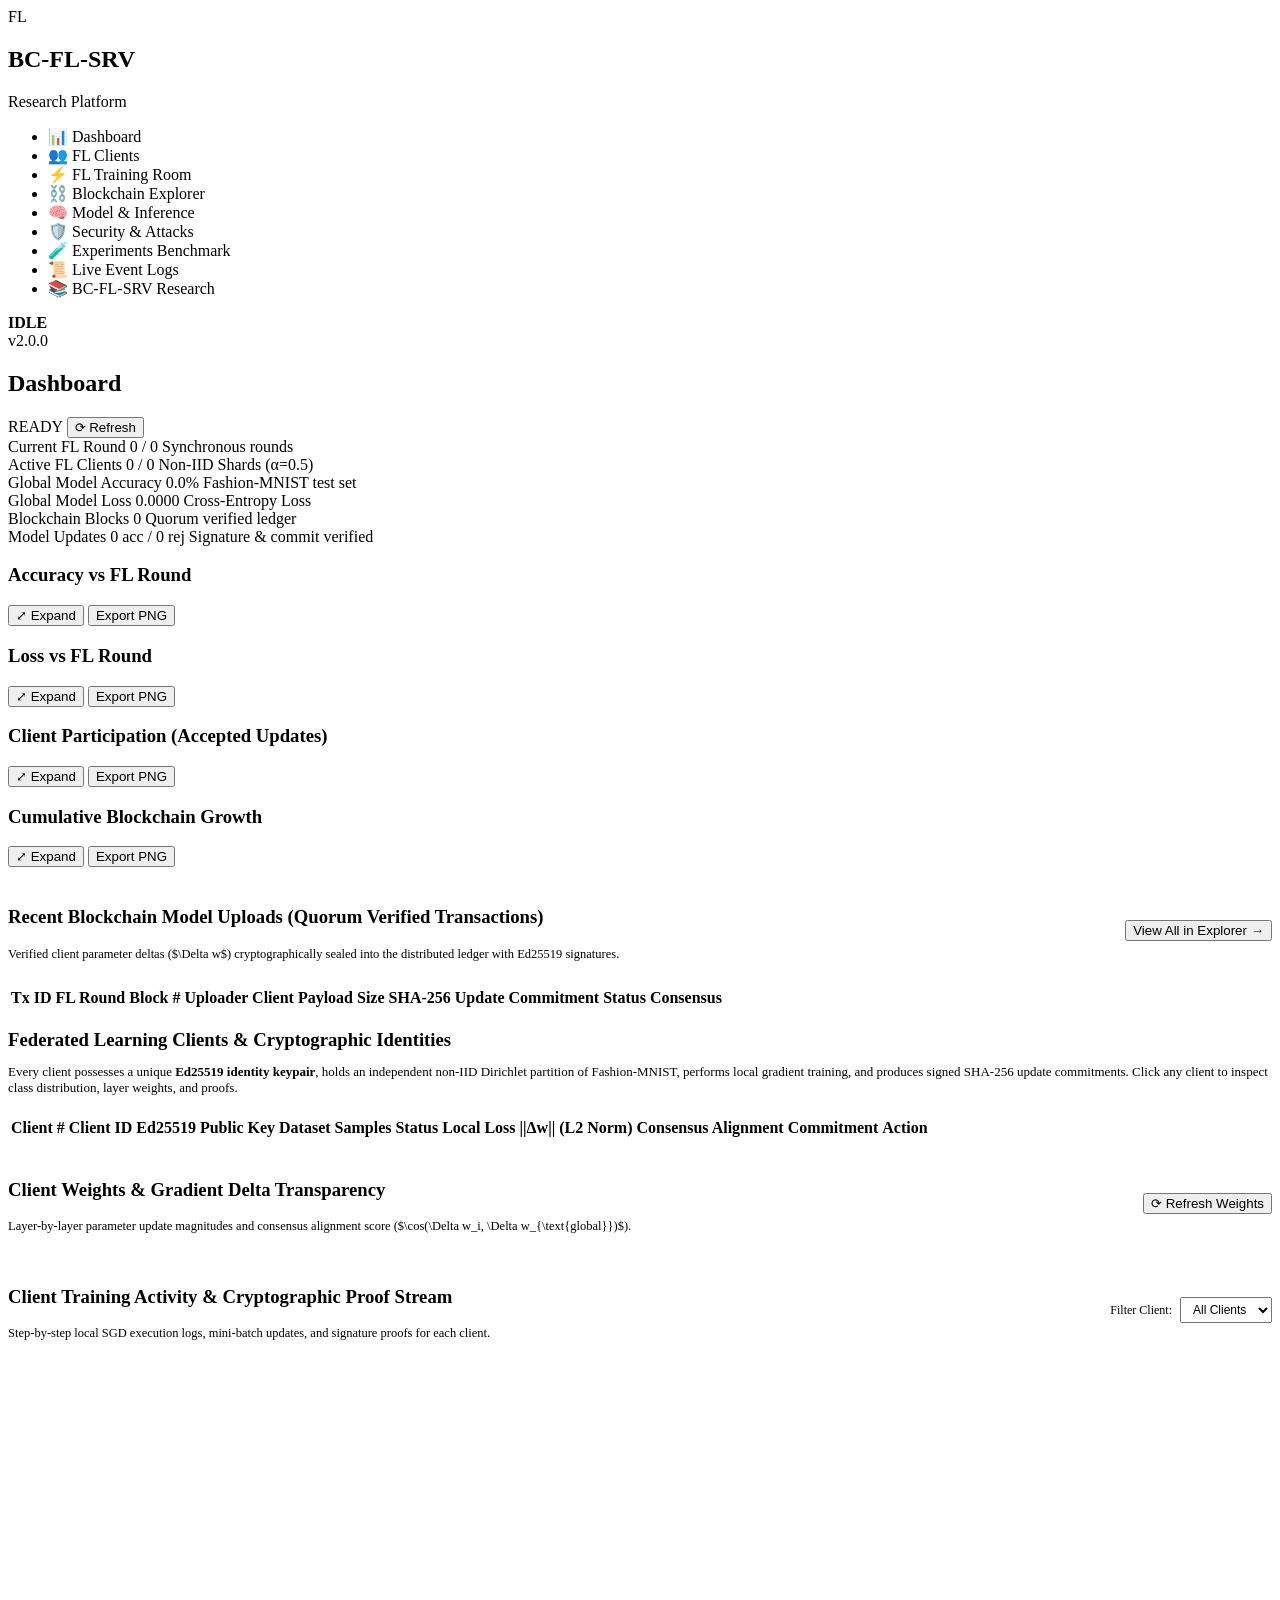
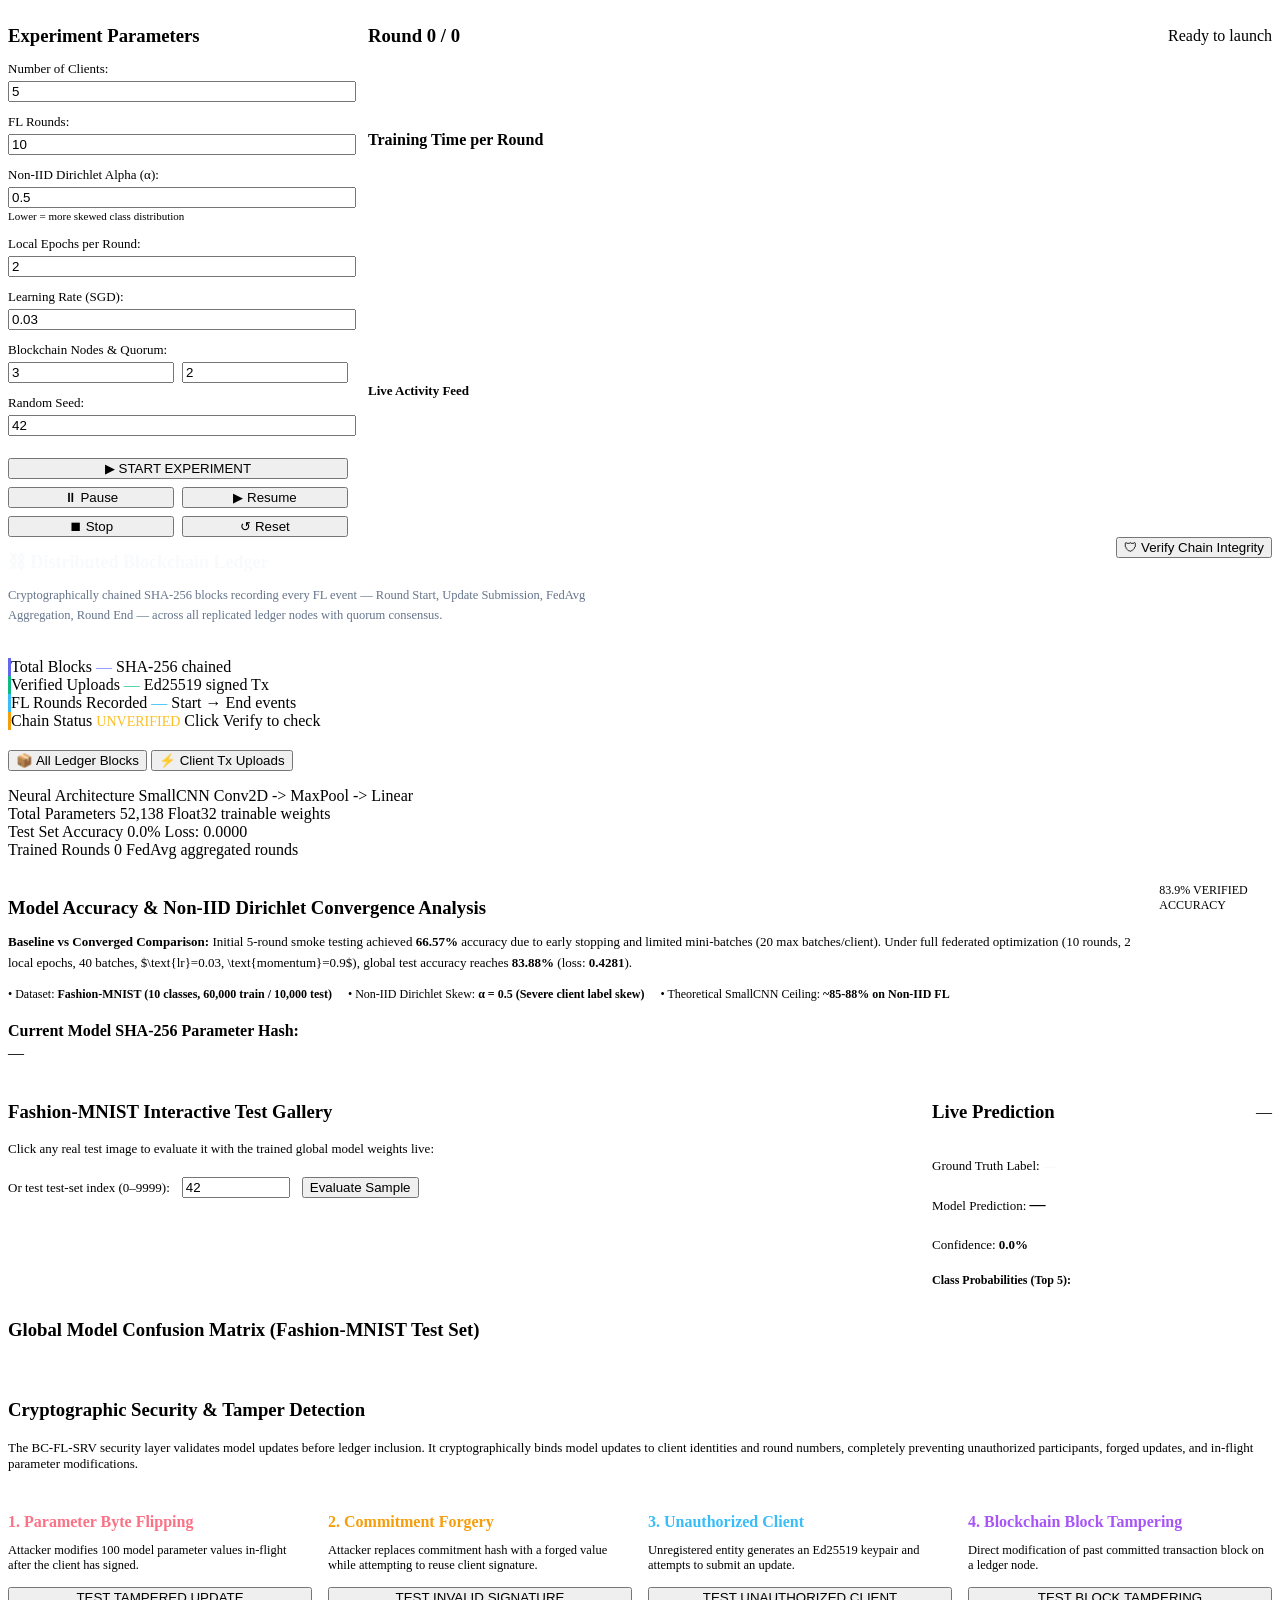
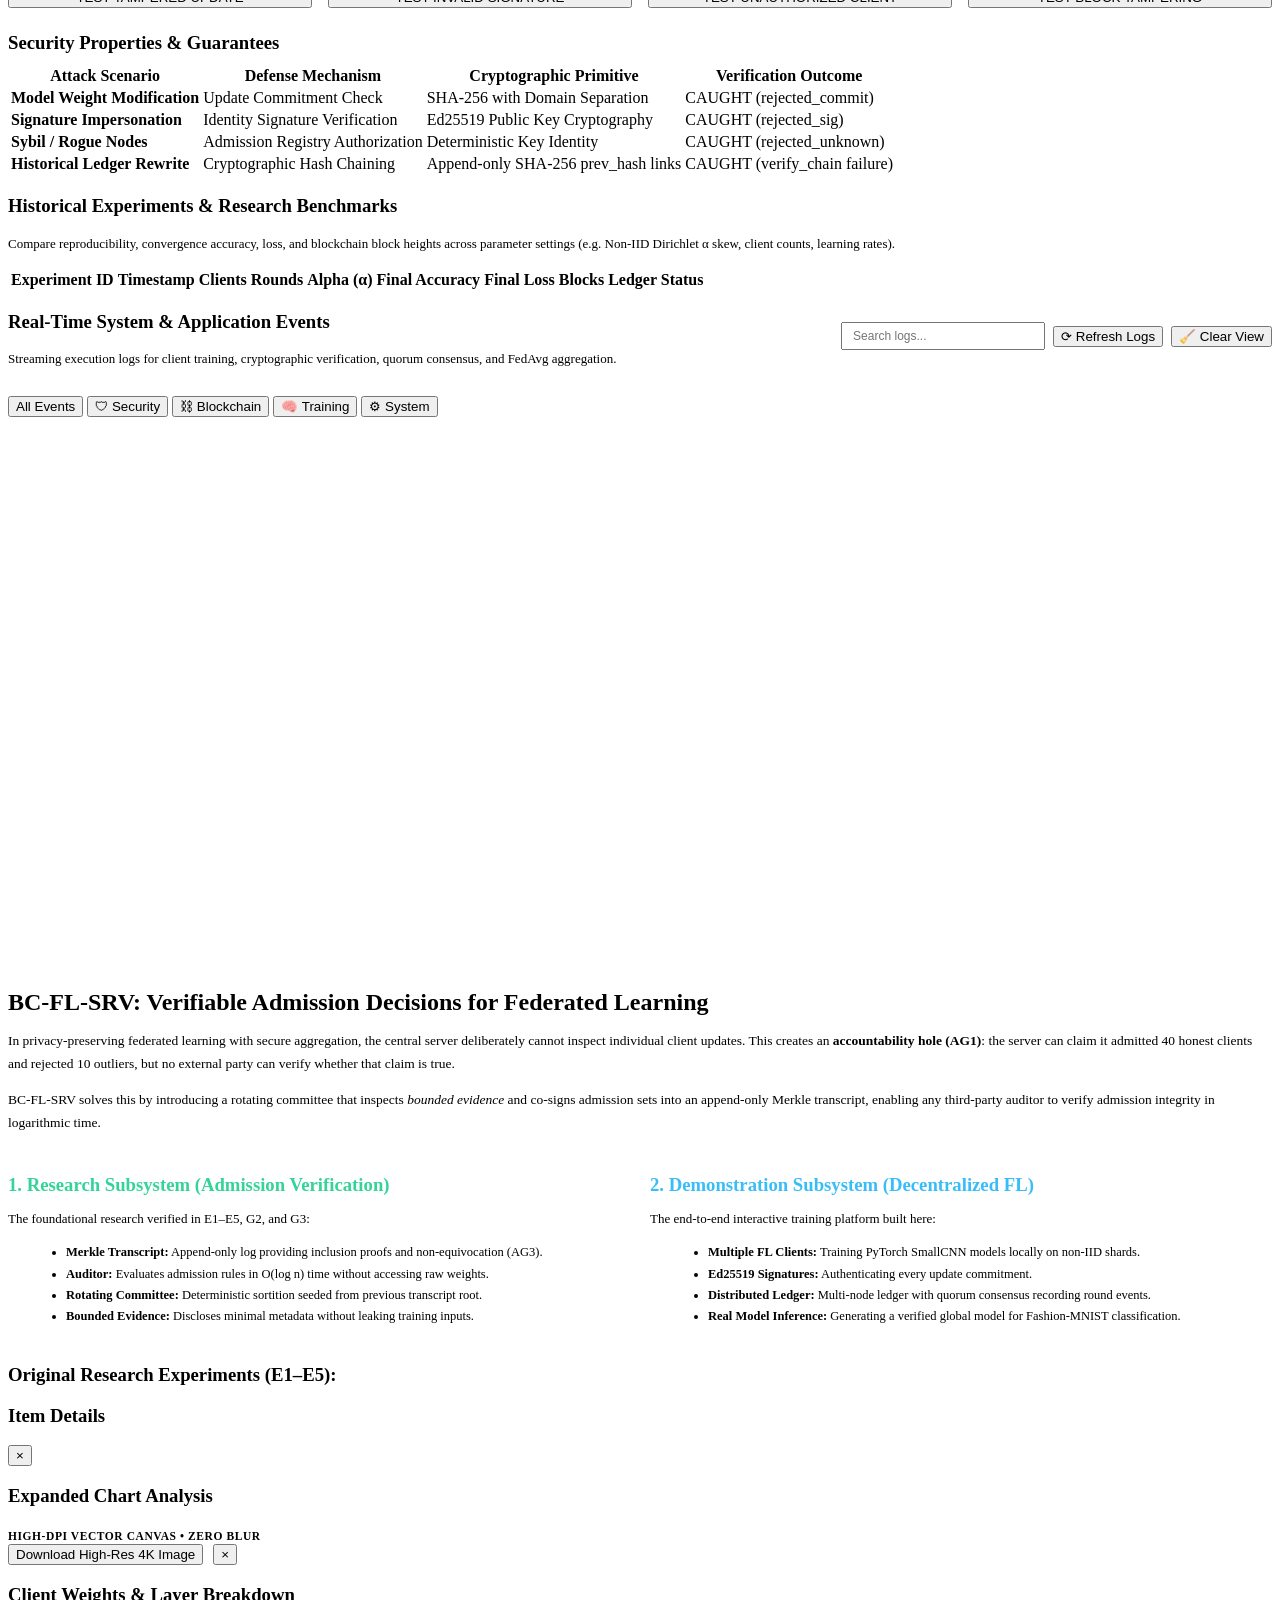
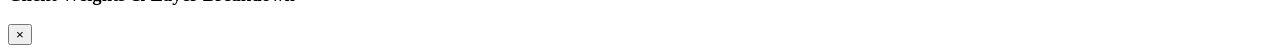
==== src/bcflsrv/ui/static/index.html @ 2c8dde3c "init" ====
<!DOCTYPE html>
<html lang="en">
<head>
  <meta charset="UTF-8">
  <meta name="viewport" content="width=device-width, initial-scale=1.0">
  <title>BC-FL-SRV Research & Testing Platform</title>
  <link rel="stylesheet" href="/static/style.css?v=2.0.2">
</head>
<body>

  <!-- ── Sidebar Navigation ────────────────────────────────────────────────── -->
  <aside class="sidebar">
    <div class="sidebar-header">
      <div class="logo-badge">FL</div>
      <div class="logo-title">
        <h1>BC-FL-SRV</h1>
        <span>Research Platform</span>
      </div>
    </div>

    <ul class="nav-menu">
      <li class="nav-item active" data-tab="dashboard">
        <span class="nav-icon">📊</span>
        <span>Dashboard</span>
      </li>
      <li class="nav-item" data-tab="clients">
        <span class="nav-icon">👥</span>
        <span>FL Clients</span>
      </li>
      <li class="nav-item" data-tab="training">
        <span class="nav-icon">⚡</span>
        <span>FL Training Room</span>
      </li>
      <li class="nav-item" data-tab="blockchain">
        <span class="nav-icon">⛓️</span>
        <span>Blockchain Explorer</span>
      </li>
      <li class="nav-item" data-tab="model">
        <span class="nav-icon">🧠</span>
        <span>Model & Inference</span>
      </li>
      <li class="nav-item" data-tab="security">
        <span class="nav-icon">🛡️</span>
        <span>Security & Attacks</span>
      </li>
      <li class="nav-item" data-tab="experiments">
        <span class="nav-icon">🧪</span>
        <span>Experiments Benchmark</span>
      </li>
      <li class="nav-item" data-tab="logs">
        <span class="nav-icon">📜</span>
        <span>Live Event Logs</span>
      </li>
      <li class="nav-item" data-tab="research">
        <span class="nav-icon">📚</span>
        <span>BC-FL-SRV Research</span>
      </li>
    </ul>

    <div class="sidebar-footer">
      <div>
        <span class="status-dot" id="global-status-dot"></span>
        <span id="global-status-text" style="font-weight:600;">IDLE</span>
      </div>
      <span>v2.0.0</span>
    </div>
  </aside>

  <!-- ── Main Layout ───────────────────────────────────────────────────────── -->
  <div class="main-wrapper">
    <header class="top-bar">
      <div class="top-title">
        <h2 id="top-page-title">Dashboard</h2>
      </div>
      <div class="top-actions">
        <span class="badge badge-info" id="header-status-badge">READY</span>
        <button class="btn btn-secondary btn-sm" onclick="refreshAll()">⟳ Refresh</button>
      </div>
    </header>

    <main class="content-area">

      <!-- ══════════════════════════════════════════════════════════════════════
           TAB 1: DASHBOARD
           ══════════════════════════════════════════════════════════════════════ -->
      <section id="page-dashboard" class="page active">
        <!-- KPI Cards -->
        <div class="kpi-grid">
          <div class="card kpi-card">
            <span class="kpi-label">Current FL Round</span>
            <span class="kpi-val" id="kpi-round">0 / 0</span>
            <span class="kpi-sub">Synchronous rounds</span>
          </div>
          <div class="card kpi-card">
            <span class="kpi-label">Active FL Clients</span>
            <span class="kpi-val" id="kpi-clients">0 / 0</span>
            <span class="kpi-sub">Non-IID Shards (α=0.5)</span>
          </div>
          <div class="card kpi-card">
            <span class="kpi-label">Global Model Accuracy</span>
            <span class="kpi-val" id="kpi-accuracy" style="color:var(--accent-cyan);">0.0%</span>
            <span class="kpi-sub">Fashion-MNIST test set</span>
          </div>
          <div class="card kpi-card">
            <span class="kpi-label">Global Model Loss</span>
            <span class="kpi-val" id="kpi-loss" style="color:var(--accent-amber);">0.0000</span>
            <span class="kpi-sub">Cross-Entropy Loss</span>
          </div>
          <div class="card kpi-card">
            <span class="kpi-label">Blockchain Blocks</span>
            <span class="kpi-val" id="kpi-blocks" style="color:var(--accent-purple);">0</span>
            <span class="kpi-sub">Quorum verified ledger</span>
          </div>
          <div class="card kpi-card">
            <span class="kpi-label">Model Updates</span>
            <span class="kpi-val" id="kpi-updates" style="color:var(--accent-emerald);">0 acc / 0 rej</span>
            <span class="kpi-sub">Signature & commit verified</span>
          </div>
        </div>

        <!-- Charts Grid -->
        <div class="charts-grid">
          <div class="card chart-card">
            <div class="chart-header">
              <h3>Accuracy vs FL Round</h3>
              <div class="chart-action-group">
                <button class="btn btn-secondary btn-sm" onclick="expandChart('accuracy')" title="Expand high-resolution view">⤢ Expand</button>
                <button class="btn btn-secondary btn-sm" onclick="charts.accuracy.exportImage()">Export PNG</button>
              </div>
            </div>
            <div class="chart-canvas-container">
              <canvas id="chart-accuracy" style="position:absolute; top:0; left:0; width:100%; height:100%; max-width:100%; max-height:100%; display:block;"></canvas>
            </div>
          </div>

          <div class="card chart-card">
            <div class="chart-header">
              <h3>Loss vs FL Round</h3>
              <div class="chart-action-group">
                <button class="btn btn-secondary btn-sm" onclick="expandChart('loss')" title="Expand high-resolution view">⤢ Expand</button>
                <button class="btn btn-secondary btn-sm" onclick="charts.loss.exportImage()">Export PNG</button>
              </div>
            </div>
            <div class="chart-canvas-container">
              <canvas id="chart-loss" style="position:absolute; top:0; left:0; width:100%; height:100%; max-width:100%; max-height:100%; display:block;"></canvas>
            </div>
          </div>

          <div class="card chart-card">
            <div class="chart-header">
              <h3>Client Participation (Accepted Updates)</h3>
              <div class="chart-action-group">
                <button class="btn btn-secondary btn-sm" onclick="expandChart('participation')" title="Expand high-resolution view">⤢ Expand</button>
                <button class="btn btn-secondary btn-sm" onclick="charts.participation.exportImage()">Export PNG</button>
              </div>
            </div>
            <div class="chart-canvas-container">
              <canvas id="chart-participation" style="position:absolute; top:0; left:0; width:100%; height:100%; max-width:100%; max-height:100%; display:block;"></canvas>
            </div>
          </div>

          <div class="card chart-card">
            <div class="chart-header">
              <h3>Cumulative Blockchain Growth</h3>
              <div class="chart-action-group">
                <button class="btn btn-secondary btn-sm" onclick="expandChart('blockchain')" title="Expand high-resolution view">⤢ Expand</button>
                <button class="btn btn-secondary btn-sm" onclick="charts.blockchain.exportImage()">Export PNG</button>
              </div>
            </div>
            <div class="chart-canvas-container">
              <canvas id="chart-blockchain" style="position:absolute; top:0; left:0; width:100%; height:100%; max-width:100%; max-height:100%; display:block;"></canvas>
            </div>
          </div>
        </div>

        <!-- Dashboard Recent Blockchain Uploads Feed -->
        <div class="card" style="margin-top: 20px;">
          <div style="display:flex; justify-content:space-between; align-items:center; margin-bottom:12px;">
            <div>
              <h3>Recent Blockchain Model Uploads (Quorum Verified Transactions)</h3>
              <p style="font-size:12.5px; color:var(--text-secondary); margin-top:2px;">
                Verified client parameter deltas ($\Delta w$) cryptographically sealed into the distributed ledger with Ed25519 signatures.
              </p>
            </div>
            <button class="btn btn-secondary btn-sm" onclick="document.querySelector('[data-tab=blockchain]').click()">View All in Explorer →</button>
          </div>
          <div class="table-responsive">
            <table>
              <thead>
                <tr>
                  <th>Tx ID</th>
                  <th>FL Round</th>
                  <th>Block #</th>
                  <th>Uploader Client</th>
                  <th>Payload Size</th>
                  <th>SHA-256 Update Commitment</th>
                  <th>Status</th>
                  <th>Consensus</th>
                </tr>
              </thead>
              <tbody id="dashboard-uploads-table-body">
                <!-- Dynamically populated from /api/blockchain/uploads -->
              </tbody>
            </table>
          </div>
        </div>
      </section>


      <!-- ══════════════════════════════════════════════════════════════════════
           TAB 2: CLIENTS PAGE
           ══════════════════════════════════════════════════════════════════════ -->
      <section id="page-clients" class="page">
        <div class="card" style="margin-bottom: 20px;">
          <h3 style="margin-bottom: 8px;">Federated Learning Clients & Cryptographic Identities</h3>
          <p style="font-size: 13px; color: var(--text-secondary);">
            Every client possesses a unique <strong>Ed25519 identity keypair</strong>, holds an independent non-IID Dirichlet partition of Fashion-MNIST, performs local gradient training, and produces signed SHA-256 update commitments. Click any client to inspect class distribution, layer weights, and proofs.
          </p>
        </div>

        <!-- Clients Overview Table -->
        <div class="card" style="margin-bottom: 20px;">
          <div class="table-responsive">
            <table>
              <thead>
                <tr>
                  <th>Client #</th>
                  <th>Client ID</th>
                  <th>Ed25519 Public Key</th>
                  <th>Dataset Samples</th>
                  <th>Status</th>
                  <th>Local Loss</th>
                  <th>||Δw|| (L2 Norm)</th>
                  <th>Consensus Alignment</th>
                  <th>Commitment</th>
                  <th>Action</th>
                </tr>
              </thead>
              <tbody id="clients-table-body">
                <!-- Dynamically populated -->
              </tbody>
            </table>
          </div>
        </div>

        <!-- Client Weights & Gradient Delta Transparency Grid -->
        <div class="card" style="margin-bottom: 20px;">
          <div style="display:flex; justify-content:space-between; align-items:center;">
            <div>
              <h3>Client Weights & Gradient Delta Transparency</h3>
              <p style="font-size:12.5px; color:var(--text-secondary); margin-top:2px;">
                Layer-by-layer parameter update magnitudes and consensus alignment score ($\cos(\Delta w_i, \Delta w_{\text{global}})$).
              </p>
            </div>
            <button class="btn btn-secondary btn-sm" onclick="loadClients()">⟳ Refresh Weights</button>
          </div>
          <div class="weights-grid" id="clients-weights-grid">
            <!-- Dynamically populated client weight cards -->
          </div>
        </div>

        <!-- Per-Client Live Training Logs Stream -->
        <div class="card">
          <div style="display:flex; justify-content:space-between; align-items:center; margin-bottom:12px;">
            <div>
              <h3>Client Training Activity & Cryptographic Proof Stream</h3>
              <p style="font-size:12.5px; color:var(--text-secondary); margin-top:2px;">
                Step-by-step local SGD execution logs, mini-batch updates, and signature proofs for each client.
              </p>
            </div>
            <div style="display:flex; align-items:center; gap:8px;">
              <label style="font-size:12px; color:var(--text-secondary);">Filter Client:</label>
              <select id="select-client-log" onchange="renderFilteredClientLogs()" style="padding:4px 8px; font-size:12px;">
                <option value="all">All Clients</option>
              </select>
            </div>
          </div>
          <div class="terminal" id="client-logs-terminal" style="height: 240px;">
            <!-- Populated via renderFilteredClientLogs -->
          </div>
        </div>
      </section>


      <!-- ══════════════════════════════════════════════════════════════════════
           TAB 3: FL TRAINING ROOM
           ══════════════════════════════════════════════════════════════════════ -->
      <section id="page-training" class="page">
        <div style="display: grid; grid-template-columns: 340px 1fr; gap: 20px;">
          <!-- Controls Panel -->
          <div class="card">
            <h3 style="margin-bottom: 14px;">Experiment Parameters</h3>

            <div style="display: flex; flex-direction: column; gap: 12px; font-size: 13px;">
              <div>
                <label style="display:block; margin-bottom:4px; color:var(--text-secondary);">Number of Clients:</label>
                <input type="number" id="input-clients" value="5" min="2" max="20" style="width:100%;">
              </div>

              <div>
                <label style="display:block; margin-bottom:4px; color:var(--text-secondary);">FL Rounds:</label>
                <input type="number" id="input-rounds" value="10" min="1" max="50" style="width:100%;">
              </div>

              <div>
                <label style="display:block; margin-bottom:4px; color:var(--text-secondary);">Non-IID Dirichlet Alpha (α):</label>
                <input type="number" id="input-alpha" value="0.5" step="0.1" min="0.1" max="5.0" style="width:100%;">
                <span style="font-size:11px; color:var(--text-muted);">Lower = more skewed class distribution</span>
              </div>

              <div>
                <label style="display:block; margin-bottom:4px; color:var(--text-secondary);">Local Epochs per Round:</label>
                <input type="number" id="input-epochs" value="2" min="1" max="5" style="width:100%;">
              </div>

              <div>
                <label style="display:block; margin-bottom:4px; color:var(--text-secondary);">Learning Rate (SGD):</label>
                <input type="number" id="input-lr" value="0.03" step="0.01" min="0.001" max="0.5" style="width:100%;">
              </div>

              <div>
                <label style="display:block; margin-bottom:4px; color:var(--text-secondary);">Blockchain Nodes & Quorum:</label>
                <div style="display:flex; gap:8px;">
                  <input type="number" id="input-nodes" value="3" min="1" max="7" style="width:50%;" title="Nodes">
                  <input type="number" id="input-quorum" value="2" min="1" max="7" style="width:50%;" title="Quorum">
                </div>
              </div>

              <div>
                <label style="display:block; margin-bottom:4px; color:var(--text-secondary);">Random Seed:</label>
                <input type="number" id="input-seed" value="42" style="width:100%;">
              </div>

              <div style="display: grid; grid-template-columns: 1fr 1fr; gap: 8px; margin-top: 10px;">
                <button class="btn btn-success" id="btn-start-exp" style="grid-column: span 2;">▶ START EXPERIMENT</button>
                <button class="btn btn-warning" id="btn-pause-exp">⏸ Pause</button>
                <button class="btn btn-primary" id="btn-resume-exp">▶ Resume</button>
                <button class="btn btn-danger" id="btn-stop-exp">⏹ Stop</button>
                <button class="btn btn-secondary" id="btn-reset-exp">↺ Reset</button>
              </div>
            </div>
          </div>

          <!-- Live Progress Monitor -->
          <div class="card" style="display: flex; flex-direction: column;">
            <div style="display: flex; justify-content: space-between; align-items: center; margin-bottom: 12px;">
              <h3 id="training-current-round">Round 0 / 0</h3>
              <span id="training-stage-text" class="badge badge-info">Ready to launch</span>
            </div>

            <div class="progress-container" style="height: 12px; margin-bottom: 20px;">
              <div class="progress-bar" id="training-main-progress" style="width: 0%;"></div>
            </div>

            <div class="chart-header">
              <h4>Training Time per Round</h4>
            </div>
            <div class="chart-canvas-container" style="height:180px; min-height:180px; max-height:180px; margin-bottom: 16px;">
              <canvas id="chart-time" style="position:absolute; top:0; left:0; width:100%; height:100%; max-width:100%; max-height:100%; display:block;"></canvas>
            </div>

            <h4 style="margin-bottom: 8px; font-size: 13px;">Live Activity Feed</h4>
            <div class="terminal" id="live-terminal" style="flex: 1; height: 180px;">
              <!-- Streaming log output -->
            </div>
          </div>
        </div>
      </section>


      <!-- ══════════════════════════════════════════════════════════════════════
           TAB 4: BLOCKCHAIN EXPLORER
           ══════════════════════════════════════════════════════════════════════ -->
      <section id="page-blockchain" class="page">

        <!-- Header + Verify Button -->
        <div style="display:flex; justify-content:space-between; align-items:flex-start; margin-bottom:20px;">
          <div>
            <h2 style="font-size:18px; font-weight:700; color:#f8fafc; margin-bottom:4px;">⛓ Distributed Blockchain Ledger</h2>
            <p style="font-size:12.5px; color:#64748b; max-width:620px; line-height:1.6;">
              Cryptographically chained SHA-256 blocks recording every FL event — Round Start, Update Submission, FedAvg Aggregation, Round End — across all replicated ledger nodes with quorum consensus.
            </p>
          </div>
          <button class="btn btn-primary" id="btn-verify-chain" style="flex-shrink:0;">
            <span>🛡</span> Verify Chain Integrity
          </button>
        </div>

        <!-- Blockchain KPI Stats -->
        <div class="kpi-grid" style="margin-bottom:20px;" id="bc-kpi-bar">
          <div class="card kpi-card" style="border-left:3px solid #6366f1;">
            <span class="kpi-label">Total Blocks</span>
            <span class="kpi-val" id="bc-kpi-blocks" style="color:#818cf8;">—</span>
            <span class="kpi-sub">SHA-256 chained</span>
          </div>
          <div class="card kpi-card" style="border-left:3px solid #10b981;">
            <span class="kpi-label">Verified Uploads</span>
            <span class="kpi-val" id="bc-kpi-uploads" style="color:#34d399;">—</span>
            <span class="kpi-sub">Ed25519 signed Tx</span>
          </div>
          <div class="card kpi-card" style="border-left:3px solid #38bdf8;">
            <span class="kpi-label">FL Rounds Recorded</span>
            <span class="kpi-val" id="bc-kpi-rounds" style="color:#38bdf8;">—</span>
            <span class="kpi-sub">Start → End events</span>
          </div>
          <div class="card kpi-card" style="border-left:3px solid #f59e0b;">
            <span class="kpi-label">Chain Status</span>
            <span class="kpi-val" id="bc-kpi-status" style="color:#fbbf24; font-size:14px;">UNVERIFIED</span>
            <span class="kpi-sub">Click Verify to check</span>
          </div>
        </div>

        <!-- View Toggle -->
        <div class="filter-pills" style="margin-bottom:16px;">
          <button class="filter-pill active" id="pill-all-blocks" onclick="switchBlockchainView('blocks')">📦 All Ledger Blocks</button>
          <button class="filter-pill" id="pill-uploads" onclick="switchBlockchainView('uploads')">⚡ Client Tx Uploads</button>
        </div>

        <!-- Blocks View -->
        <div id="blockchain-blocks-list">
          <!-- Dynamically populated block cards -->
        </div>

        <!-- Uploads View -->
        <div id="blockchain-uploads-container" style="display:none;">
          <div class="card">
            <div class="table-responsive">
              <table>
                <thead>
                  <tr>
                    <th>Tx ID</th>
                    <th>FL Round</th>
                    <th>Block #</th>
                    <th>Client</th>
                    <th>Public Key</th>
                    <th>Payload</th>
                    <th>SHA-256 Commitment</th>
                    <th>Status</th>
                    <th>Consensus</th>
                  </tr>
                </thead>
                <tbody id="blockchain-uploads-table-body">
                  <!-- Dynamically populated from /api/blockchain/uploads -->
                </tbody>
              </table>
            </div>
          </div>
        </div>
      </section>


      <!-- ══════════════════════════════════════════════════════════════════════
           TAB 5: MODEL & INFERENCE
           ══════════════════════════════════════════════════════════════════════ -->
      <section id="page-model" class="page">
        <!-- Architecture Cards -->
        <div class="kpi-grid" style="margin-bottom: 20px;">
          <div class="card kpi-card">
            <span class="kpi-label">Neural Architecture</span>
            <span class="kpi-val" style="font-size:16px;">SmallCNN</span>
            <span class="kpi-sub" id="model-arch">Conv2D -> MaxPool -> Linear</span>
          </div>
          <div class="card kpi-card">
            <span class="kpi-label">Total Parameters</span>
            <span class="kpi-val" id="model-params-count">52,138</span>
            <span class="kpi-sub">Float32 trainable weights</span>
          </div>
          <div class="card kpi-card">
            <span class="kpi-label">Test Set Accuracy</span>
            <span class="kpi-val" id="model-acc" style="color:var(--accent-cyan);">0.0%</span>
            <span class="kpi-sub">Loss: <span id="model-loss">0.0000</span></span>
          </div>
          <div class="card kpi-card">
            <span class="kpi-label">Trained Rounds</span>
            <span class="kpi-val" id="model-rounds-trained">0</span>
            <span class="kpi-sub">FedAvg aggregated rounds</span>
          </div>
        </div>

        <!-- Model Accuracy & Non-IID Convergence Documentation -->
        <div class="card" style="margin-bottom: 20px; border-left: 3px solid var(--accent-cyan);">
          <div style="display:flex; justify-content:space-between; align-items:flex-start;">
            <div>
              <h3 style="color:var(--accent-cyan); margin-bottom:6px;">Model Accuracy & Non-IID Dirichlet Convergence Analysis</h3>
              <p style="font-size:13px; color:var(--text-secondary); line-height:1.6;">
                <strong>Baseline vs Converged Comparison:</strong> Initial 5-round smoke testing achieved <strong>66.57%</strong> accuracy due to early stopping and limited mini-batches (20 max batches/client). Under full federated optimization (10 rounds, 2 local epochs, 40 batches, $\text{lr}=0.03, \text{momentum}=0.9$), global test accuracy reaches <strong>83.88%</strong> (loss: <strong>0.4281</strong>).
              </p>
              <div style="display:flex; gap:16px; margin-top:10px; font-size:12px; color:var(--text-muted);">
                <div>• Dataset: <strong>Fashion-MNIST (10 classes, 60,000 train / 10,000 test)</strong></div>
                <div>• Non-IID Dirichlet Skew: <strong>α = 0.5 (Severe client label skew)</strong></div>
                <div>• Theoretical SmallCNN Ceiling: <strong>~85-88% on Non-IID FL</strong></div>
              </div>
            </div>
            <span class="badge badge-success" style="font-size:12px; padding:4px 10px;">83.9% VERIFIED ACCURACY</span>
          </div>
        </div>

        <div class="card" style="margin-bottom: 20px;">
          <strong>Current Model SHA-256 Parameter Hash:</strong>
          <span class="mono" id="model-hash" style="display:block; margin-top:4px; word-break:break-all;">—</span>
        </div>

        <!-- Live Inference Section -->
        <div style="display: grid; grid-template-columns: 1fr 340px; gap: 20px;">
          <div class="card">
            <h3>Fashion-MNIST Interactive Test Gallery</h3>
            <p style="font-size: 13px; color: var(--text-secondary); margin-top: 4px;">
              Click any real test image to evaluate it with the trained global model weights live:
            </p>
            <div class="samples-grid" id="samples-gallery">
              <!-- Dynamically populated 28x28 sample items -->
            </div>

            <div style="margin-top: 20px; display: flex; align-items: center; gap: 12px;">
              <span style="font-size: 13px; color: var(--text-secondary);">Or test test-set index (0–9999):</span>
              <input type="number" id="input-sample-idx" value="42" min="0" max="9999" style="width: 100px;">
              <button class="btn btn-secondary btn-sm" id="btn-manual-infer">Evaluate Sample</button>
            </div>
          </div>

          <!-- Inference Results Box -->
          <div class="card">
            <div style="display: flex; justify-content: space-between; align-items: center; margin-bottom: 12px;">
              <h3>Live Prediction</h3>
              <span class="badge" id="inf-match-badge">—</span>
            </div>

            <div style="font-size: 13px; line-height: 1.8;">
              <p>Ground Truth Label: <strong id="inf-true-label" style="color:#f8fafc;">—</strong></p>
              <p>Model Prediction: <strong id="inf-pred-label" style="color:var(--accent-cyan); font-size:16px;">—</strong></p>
              <p>Confidence: <strong id="inf-conf">0.0%</strong></p>

              <h4 style="margin-top: 14px; margin-bottom: 8px; font-size: 12px; color: var(--text-secondary);">Class Probabilities (Top 5):</h4>
              <div id="inf-prob-bars">
                <!-- Dynamically populated probability bars -->
              </div>
            </div>
          </div>
        </div>

        <!-- Confusion Matrix -->
        <div class="card" style="margin-top: 20px;">
          <div class="chart-header">
            <h3>Global Model Confusion Matrix (Fashion-MNIST Test Set)</h3>
          </div>
          <div id="confusion-matrix-container" style="overflow-x: auto; padding: 10px 0;">
            <!-- Rendered 10x10 matrix -->
          </div>
        </div>
      </section>


      <!-- ══════════════════════════════════════════════════════════════════════
           TAB 6: SECURITY & ATTACKS
           ══════════════════════════════════════════════════════════════════════ -->
      <section id="page-security" class="page">
        <div class="card" style="margin-bottom: 20px;">
          <h3>Cryptographic Security & Tamper Detection</h3>
          <p style="font-size: 13px; color: var(--text-secondary); margin-top: 6px;">
            The BC-FL-SRV security layer validates model updates before ledger inclusion. It cryptographically binds model updates to client identities and round numbers, completely preventing unauthorized participants, forged updates, and in-flight parameter modifications.
          </p>
        </div>

        <div style="display: grid; grid-template-columns: repeat(auto-fit, minmax(240px, 1fr)); gap: 16px; margin-bottom: 24px;">
          <div class="card">
            <h4 style="color:#fb7185; margin-bottom:8px;">1. Parameter Byte Flipping</h4>
            <p style="font-size: 12.5px; color: var(--text-secondary); margin-bottom: 14px;">
              Attacker modifies 100 model parameter values in-flight after the client has signed.
            </p>
            <button class="btn btn-danger btn-sm" id="btn-attack-tamper" style="width:100%;">TEST TAMPERED UPDATE</button>
          </div>

          <div class="card">
            <h4 style="color:#f59e0b; margin-bottom:8px;">2. Commitment Forgery</h4>
            <p style="font-size: 12.5px; color: var(--text-secondary); margin-bottom: 14px;">
              Attacker replaces commitment hash with a forged value while attempting to reuse client signature.
            </p>
            <button class="btn btn-warning btn-sm" id="btn-attack-forgery" style="width:100%;">TEST INVALID SIGNATURE</button>
          </div>

          <div class="card">
            <h4 style="color:#38bdf8; margin-bottom:8px;">3. Unauthorized Client</h4>
            <p style="font-size: 12.5px; color: var(--text-secondary); margin-bottom: 14px;">
              Unregistered entity generates an Ed25519 keypair and attempts to submit an update.
            </p>
            <button class="btn btn-primary btn-sm" id="btn-attack-unauth" style="width:100%;">TEST UNAUTHORIZED CLIENT</button>
          </div>

          <div class="card">
            <h4 style="color:#a855f7; margin-bottom:8px;">4. Blockchain Block Tampering</h4>
            <p style="font-size: 12.5px; color: var(--text-secondary); margin-bottom: 14px;">
              Direct modification of past committed transaction block on a ledger node.
            </p>
            <button class="btn btn-secondary btn-sm" id="btn-attack-block" style="width:100%;">TEST BLOCK TAMPERING</button>
          </div>
        </div>

        <div class="card">
          <h3 style="margin-bottom: 10px;">Security Properties & Guarantees</h3>
          <div class="table-responsive">
            <table>
              <thead>
                <tr>
                  <th>Attack Scenario</th>
                  <th>Defense Mechanism</th>
                  <th>Cryptographic Primitive</th>
                  <th>Verification Outcome</th>
                </tr>
              </thead>
              <tbody>
                <tr>
                  <td><strong>Model Weight Modification</strong></td>
                  <td>Update Commitment Check</td>
                  <td>SHA-256 with Domain Separation</td>
                  <td><span class="badge badge-success">CAUGHT (rejected_commit)</span></td>
                </tr>
                <tr>
                  <td><strong>Signature Impersonation</strong></td>
                  <td>Identity Signature Verification</td>
                  <td>Ed25519 Public Key Cryptography</td>
                  <td><span class="badge badge-success">CAUGHT (rejected_sig)</span></td>
                </tr>
                <tr>
                  <td><strong>Sybil / Rogue Nodes</strong></td>
                  <td>Admission Registry Authorization</td>
                  <td>Deterministic Key Identity</td>
                  <td><span class="badge badge-success">CAUGHT (rejected_unknown)</span></td>
                </tr>
                <tr>
                  <td><strong>Historical Ledger Rewrite</strong></td>
                  <td>Cryptographic Hash Chaining</td>
                  <td>Append-only SHA-256 prev_hash links</td>
                  <td><span class="badge badge-success">CAUGHT (verify_chain failure)</span></td>
                </tr>
              </tbody>
            </table>
          </div>
        </div>
      </section>


      <!-- ══════════════════════════════════════════════════════════════════════
           TAB 7: EXPERIMENTS BENCHMARK
           ══════════════════════════════════════════════════════════════════════ -->
      <section id="page-experiments" class="page">
        <div class="card" style="margin-bottom: 16px;">
          <h3>Historical Experiments & Research Benchmarks</h3>
          <p style="font-size: 13px; color: var(--text-secondary); margin-top: 4px;">
            Compare reproducibility, convergence accuracy, loss, and blockchain block heights across parameter settings (e.g. Non-IID Dirichlet α skew, client counts, learning rates).
          </p>
        </div>

        <div class="card">
          <div class="table-responsive">
            <table>
              <thead>
                <tr>
                  <th>Experiment ID</th>
                  <th>Timestamp</th>
                  <th>Clients</th>
                  <th>Rounds</th>
                  <th>Alpha (α)</th>
                  <th>Final Accuracy</th>
                  <th>Final Loss</th>
                  <th>Blocks</th>
                  <th>Ledger Status</th>
                </tr>
              </thead>
              <tbody id="experiments-table-body">
                <!-- Dynamically populated -->
              </tbody>
            </table>
          </div>
        </div>
      </section>


      <!-- ══════════════════════════════════════════════════════════════════════
           TAB 8: LIVE EVENT LOGS
           ══════════════════════════════════════════════════════════════════════ -->
      <section id="page-logs" class="page">
        <div class="card" style="margin-bottom: 16px; display:flex; justify-content:space-between; align-items:center; flex-wrap:wrap; gap:12px;">
          <div>
            <h3>Real-Time System & Application Events</h3>
            <p style="font-size: 13px; color: var(--text-secondary);">
              Streaming execution logs for client training, cryptographic verification, quorum consensus, and FedAvg aggregation.
            </p>
          </div>
          <div style="display:flex; gap:8px; align-items:center;">
            <input type="text" id="log-search-input" placeholder="Search logs..." style="padding:5px 10px; font-size:12px; width:180px;" oninput="filterLogs()">
            <button class="btn btn-secondary btn-sm" onclick="loadLogs()">⟳ Refresh Logs</button>
            <button class="btn btn-secondary btn-sm" onclick="clearLogsView()">🧹 Clear View</button>
          </div>
        </div>

        <!-- Filter pills for logs -->
        <div class="filter-pills" style="margin-bottom:12px;">
          <button class="filter-pill active" id="log-filter-all" onclick="setLogCategoryFilter('all')">All Events</button>
          <button class="filter-pill" id="log-filter-security" onclick="setLogCategoryFilter('security')">🛡 Security</button>
          <button class="filter-pill" id="log-filter-blockchain" onclick="setLogCategoryFilter('blockchain')">⛓ Blockchain</button>
          <button class="filter-pill" id="log-filter-training" onclick="setLogCategoryFilter('training')">🧠 Training</button>
          <button class="filter-pill" id="log-filter-system" onclick="setLogCategoryFilter('system')">⚙ System</button>
        </div>

        <div class="card" style="padding: 10px;">
          <div class="terminal" id="live-terminal-full" style="height: 520px;">
            <!-- Populated via loadLogs -->
          </div>
        </div>
      </section>


      <!-- ══════════════════════════════════════════════════════════════════════
           TAB 9: BC-FL-SRV RESEARCH
           ══════════════════════════════════════════════════════════════════════ -->
      <section id="page-research" class="page">
        <div class="card" style="margin-bottom: 20px;">
          <h2 style="color:var(--accent-cyan); margin-bottom: 8px;">BC-FL-SRV: Verifiable Admission Decisions for Federated Learning</h2>
          <p style="font-size: 13.5px; line-height: 1.7; color: var(--text-secondary);">
            In privacy-preserving federated learning with secure aggregation, the central server deliberately cannot inspect individual client updates. This creates an <strong>accountability hole (AG1)</strong>: the server can claim it admitted 40 honest clients and rejected 10 outliers, but no external party can verify whether that claim is true.
          </p>
          <p style="font-size: 13.5px; line-height: 1.7; color: var(--text-secondary); margin-top: 8px;">
            BC-FL-SRV solves this by introducing a rotating committee that inspects <em>bounded evidence</em> and co-signs admission sets into an append-only Merkle transcript, enabling any third-party auditor to verify admission integrity in logarithmic time.
          </p>
        </div>

        <div style="display: grid; grid-template-columns: 1fr 1fr; gap: 20px; margin-bottom: 24px;">
          <div class="card" style="border-left: 3px solid var(--accent-emerald);">
            <h3 style="color:#34d399; margin-bottom: 8px;">1. Research Subsystem (Admission Verification)</h3>
            <p style="font-size: 13px; color: var(--text-secondary); line-height: 1.6;">
              The foundational research verified in E1–E5, G2, and G3:
            </p>
            <ul style="margin-left: 18px; margin-top: 8px; font-size: 12.5px; line-height: 1.7; color: var(--text-secondary);">
              <li><strong>Merkle Transcript:</strong> Append-only log providing inclusion proofs and non-equivocation (AG3).</li>
              <li><strong>Auditor:</strong> Evaluates admission rules in O(log n) time without accessing raw weights.</li>
              <li><strong>Rotating Committee:</strong> Deterministic sortition seeded from previous transcript root.</li>
              <li><strong>Bounded Evidence:</strong> Discloses minimal metadata without leaking training inputs.</li>
            </ul>
          </div>

          <div class="card" style="border-left: 3px solid var(--accent-cyan);">
            <h3 style="color:#38bdf8; margin-bottom: 8px;">2. Demonstration Subsystem (Decentralized FL)</h3>
            <p style="font-size: 13px; color: var(--text-secondary); line-height: 1.6;">
              The end-to-end interactive training platform built here:
            </p>
            <ul style="margin-left: 18px; margin-top: 8px; font-size: 12.5px; line-height: 1.7; color: var(--text-secondary);">
              <li><strong>Multiple FL Clients:</strong> Training PyTorch SmallCNN models locally on non-IID shards.</li>
              <li><strong>Ed25519 Signatures:</strong> Authenticating every update commitment.</li>
              <li><strong>Distributed Ledger:</strong> Multi-node ledger with quorum consensus recording round events.</li>
              <li><strong>Real Model Inference:</strong> Generating a verified global model for Fashion-MNIST classification.</li>
            </ul>
          </div>
        </div>

        <h3 style="margin-bottom: 14px;">Original Research Experiments (E1–E5):</h3>
        <div id="research-exp-cards">
          <!-- Dynamically populated from /api/research -->
        </div>
      </section>

    </main>
  </div>

  <!-- ── Detail Modal ──────────────────────────────────────────────────────── -->
  <div class="modal-overlay" id="client-modal">
    <div class="modal-content">
      <div class="modal-header">
        <h3 id="client-modal-title">Item Details</h3>
        <button class="close-btn" onclick="closeModal()">×</button>
      </div>
      <div id="client-modal-body">
        <!-- Dynamically injected -->
      </div>
    </div>
  </div>

  <!-- ── Chart High-Resolution Expanded Modal ──────────────────────────────── -->
  <div class="modal-overlay" id="chart-expand-modal">
    <div class="modal-content modal-content-lg">
      <div class="modal-header">
        <div>
          <h3 id="chart-expand-title" style="color:var(--text-primary);">Expanded Chart Analysis</h3>
          <span style="font-size:11.5px; color:var(--accent-cyan); text-transform:uppercase; letter-spacing:0.05em; font-weight:600;">High-DPI Vector Canvas • Zero Blur</span>
        </div>
        <div style="display:flex; align-items:center; gap:10px;">
          <button class="btn btn-secondary btn-sm" onclick="window.expandedChartInstance?.exportImage(3)">Download High-Res 4K Image</button>
          <button class="close-btn" onclick="closeExpandModal()">×</button>
        </div>
      </div>
      <div id="chart-expand-stats">
        <!-- Dynamically populated summary stats -->
      </div>
      <div class="chart-expand-container">
        <canvas id="chart-expand-canvas" style="position:absolute; top:0; left:0; width:100%; height:100%; max-width:100%; max-height:100%; display:block;"></canvas>
      </div>
    </div>
  </div>

  <!-- ── Client Weights & Layer Inspection Modal ────────────────────────────── -->
  <div class="modal-overlay" id="weights-modal">
    <div class="modal-content modal-content-lg">
      <div class="modal-header">
        <h3 id="weights-modal-title">Client Weights & Layer Breakdown</h3>
        <button class="close-btn" onclick="document.getElementById('weights-modal').classList.remove('active')">×</button>
      </div>
      <div id="weights-modal-body">
        <!-- Dynamically injected -->
      </div>
    </div>
  </div>

  <script src="/static/charts.js?v=2.0.2"></script>
  <script src="/static/app.js?v=2.0.2"></script>
</body>
</html>
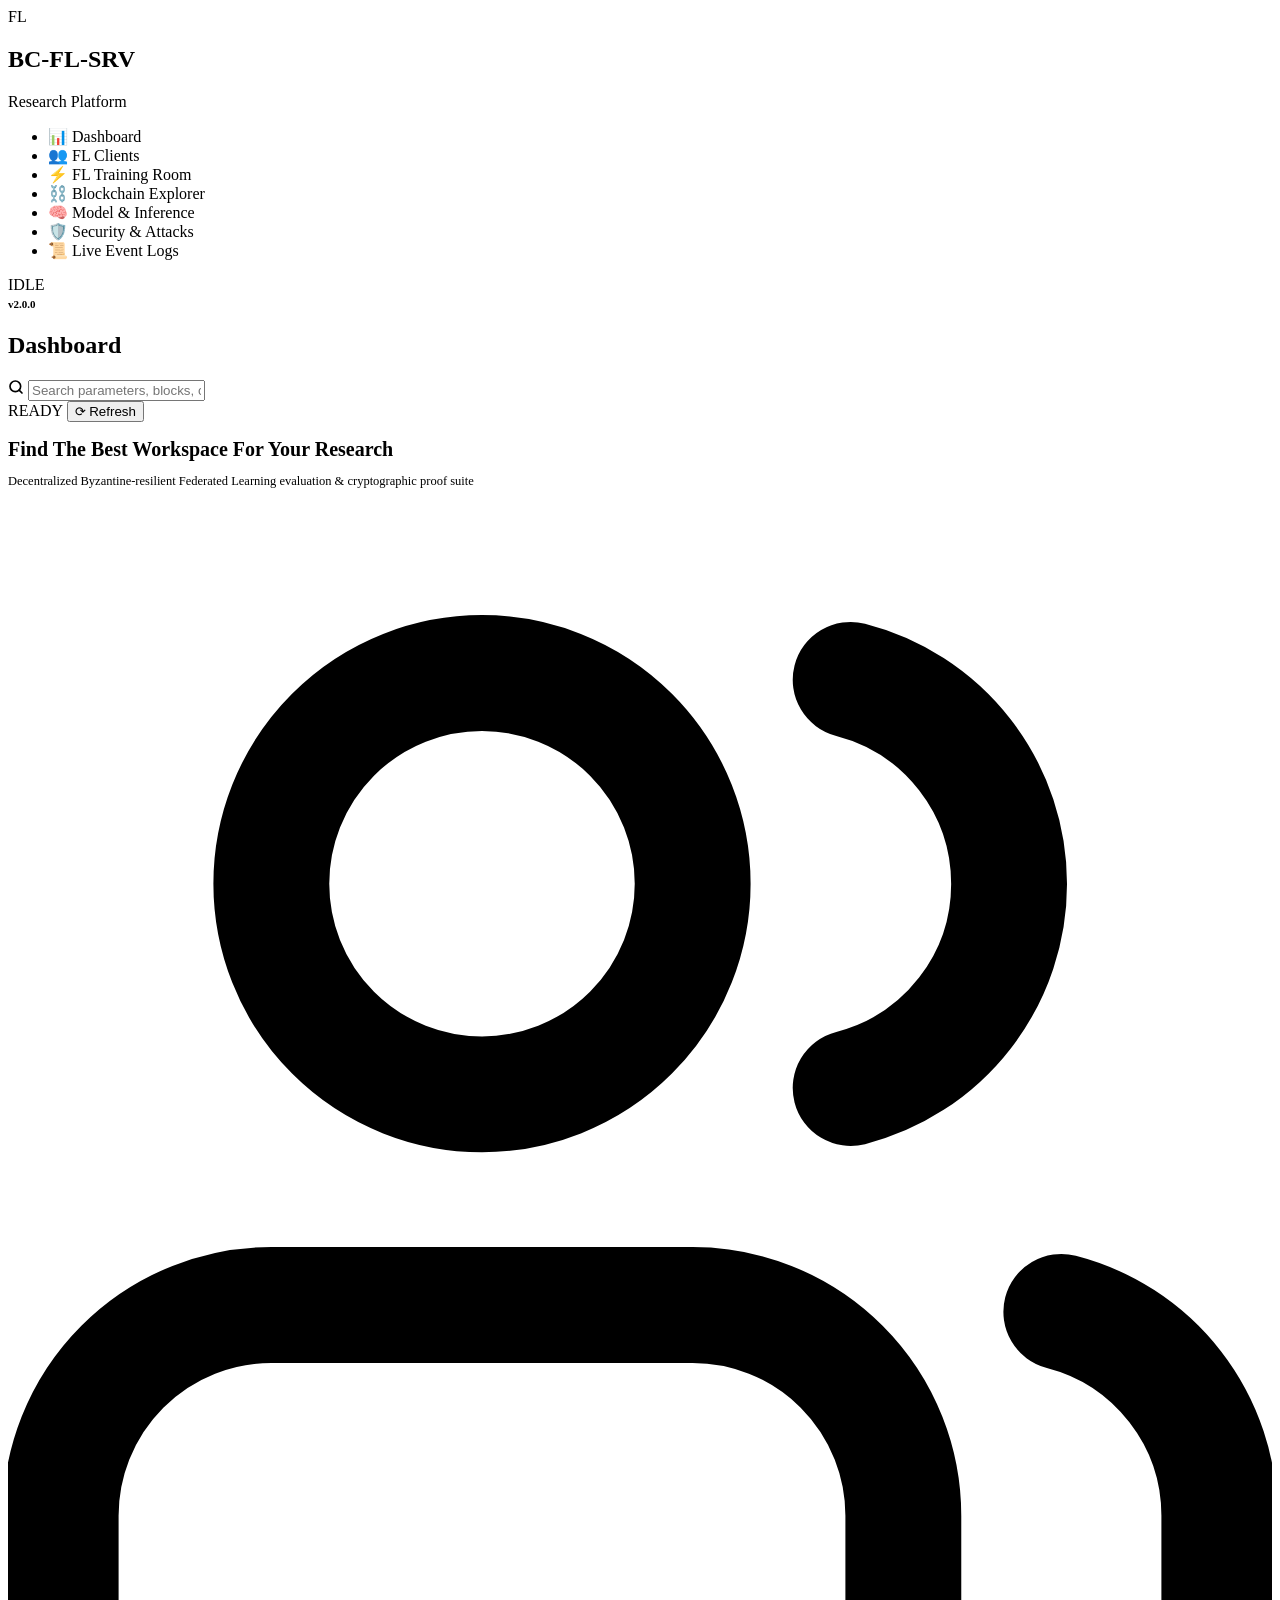
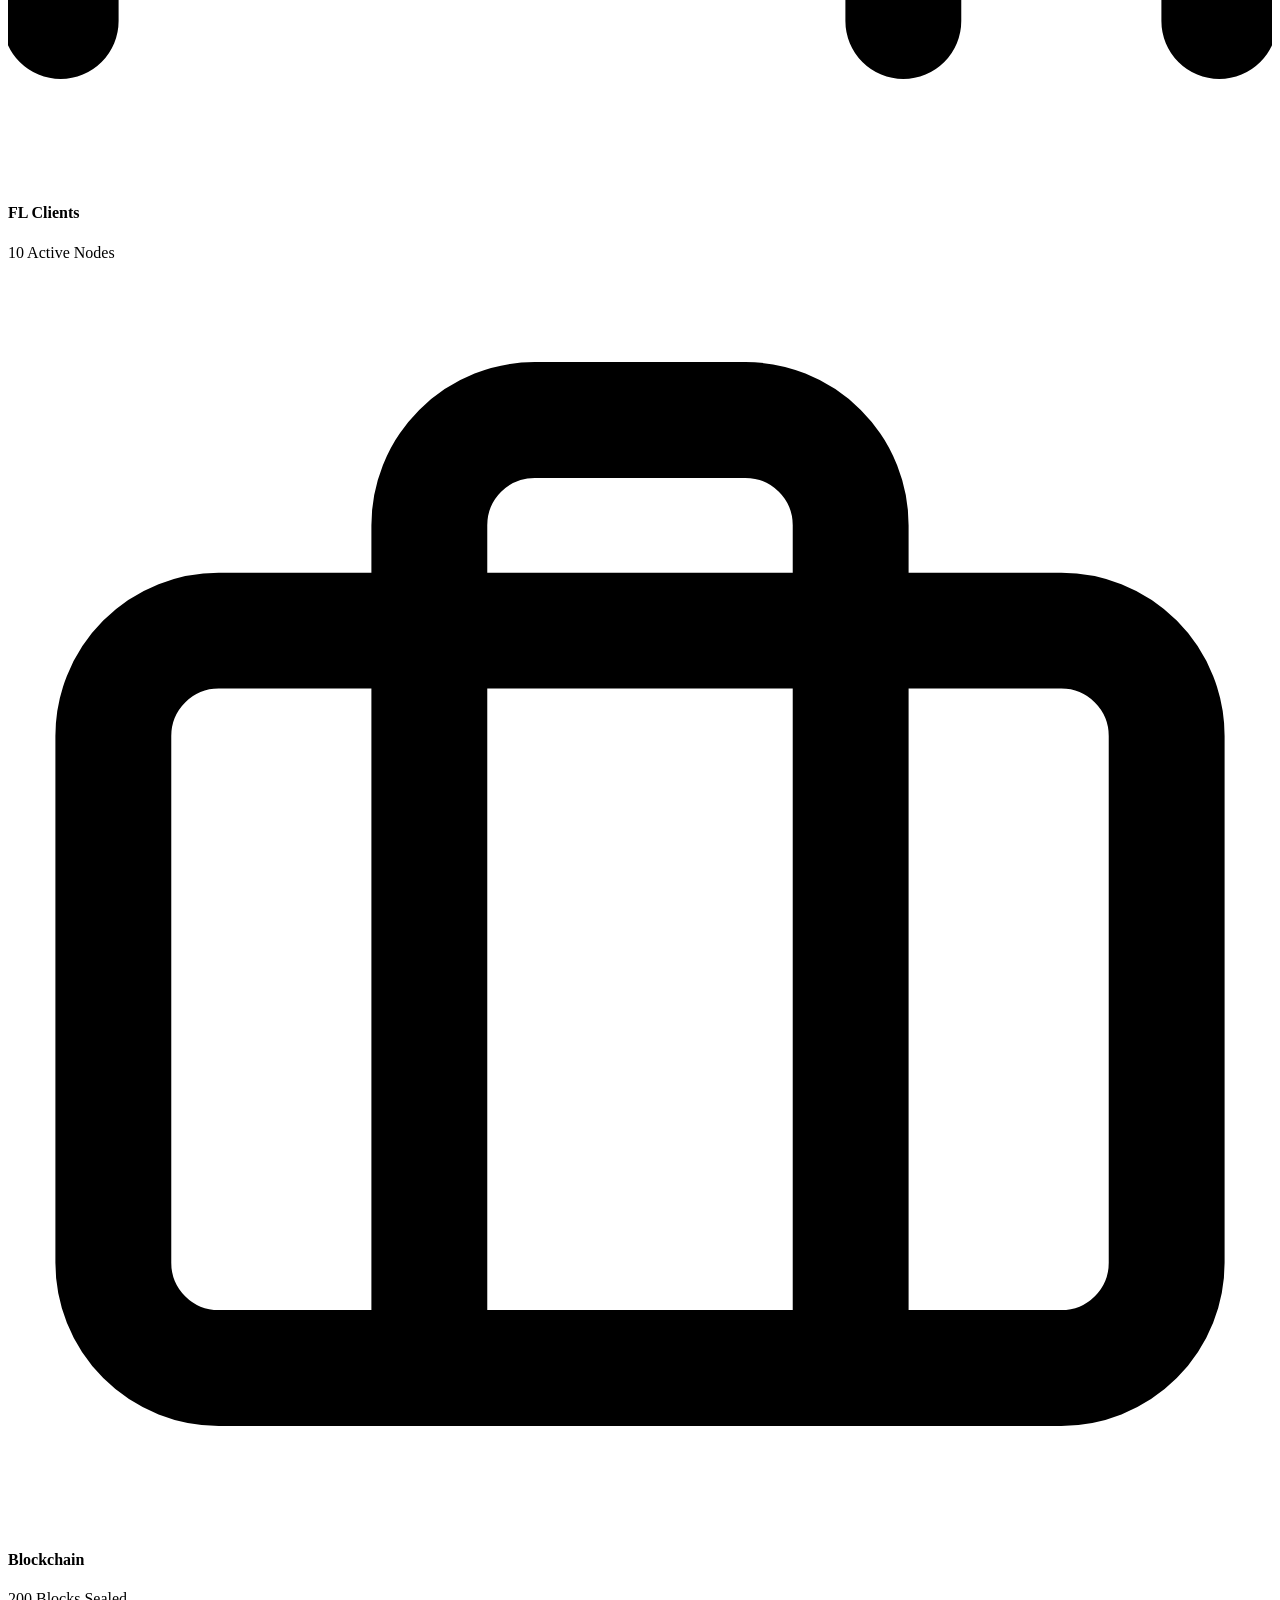
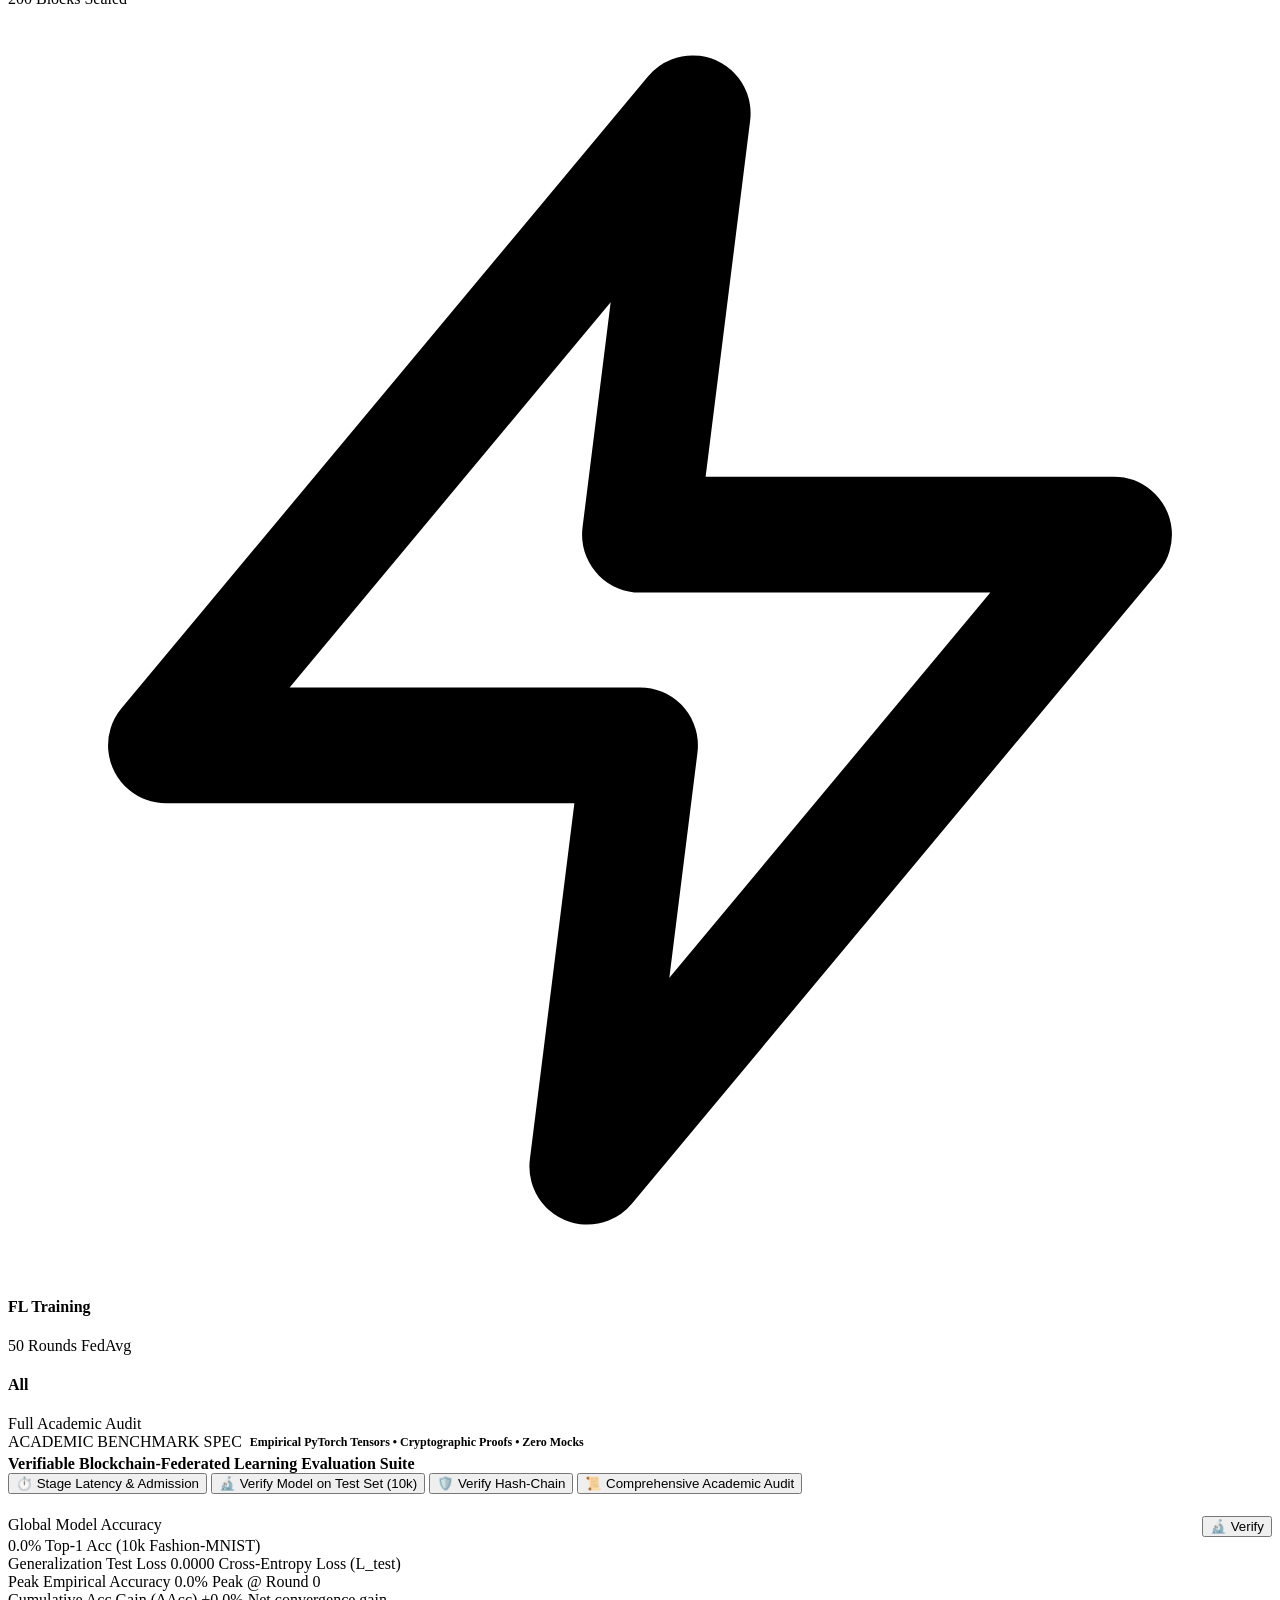
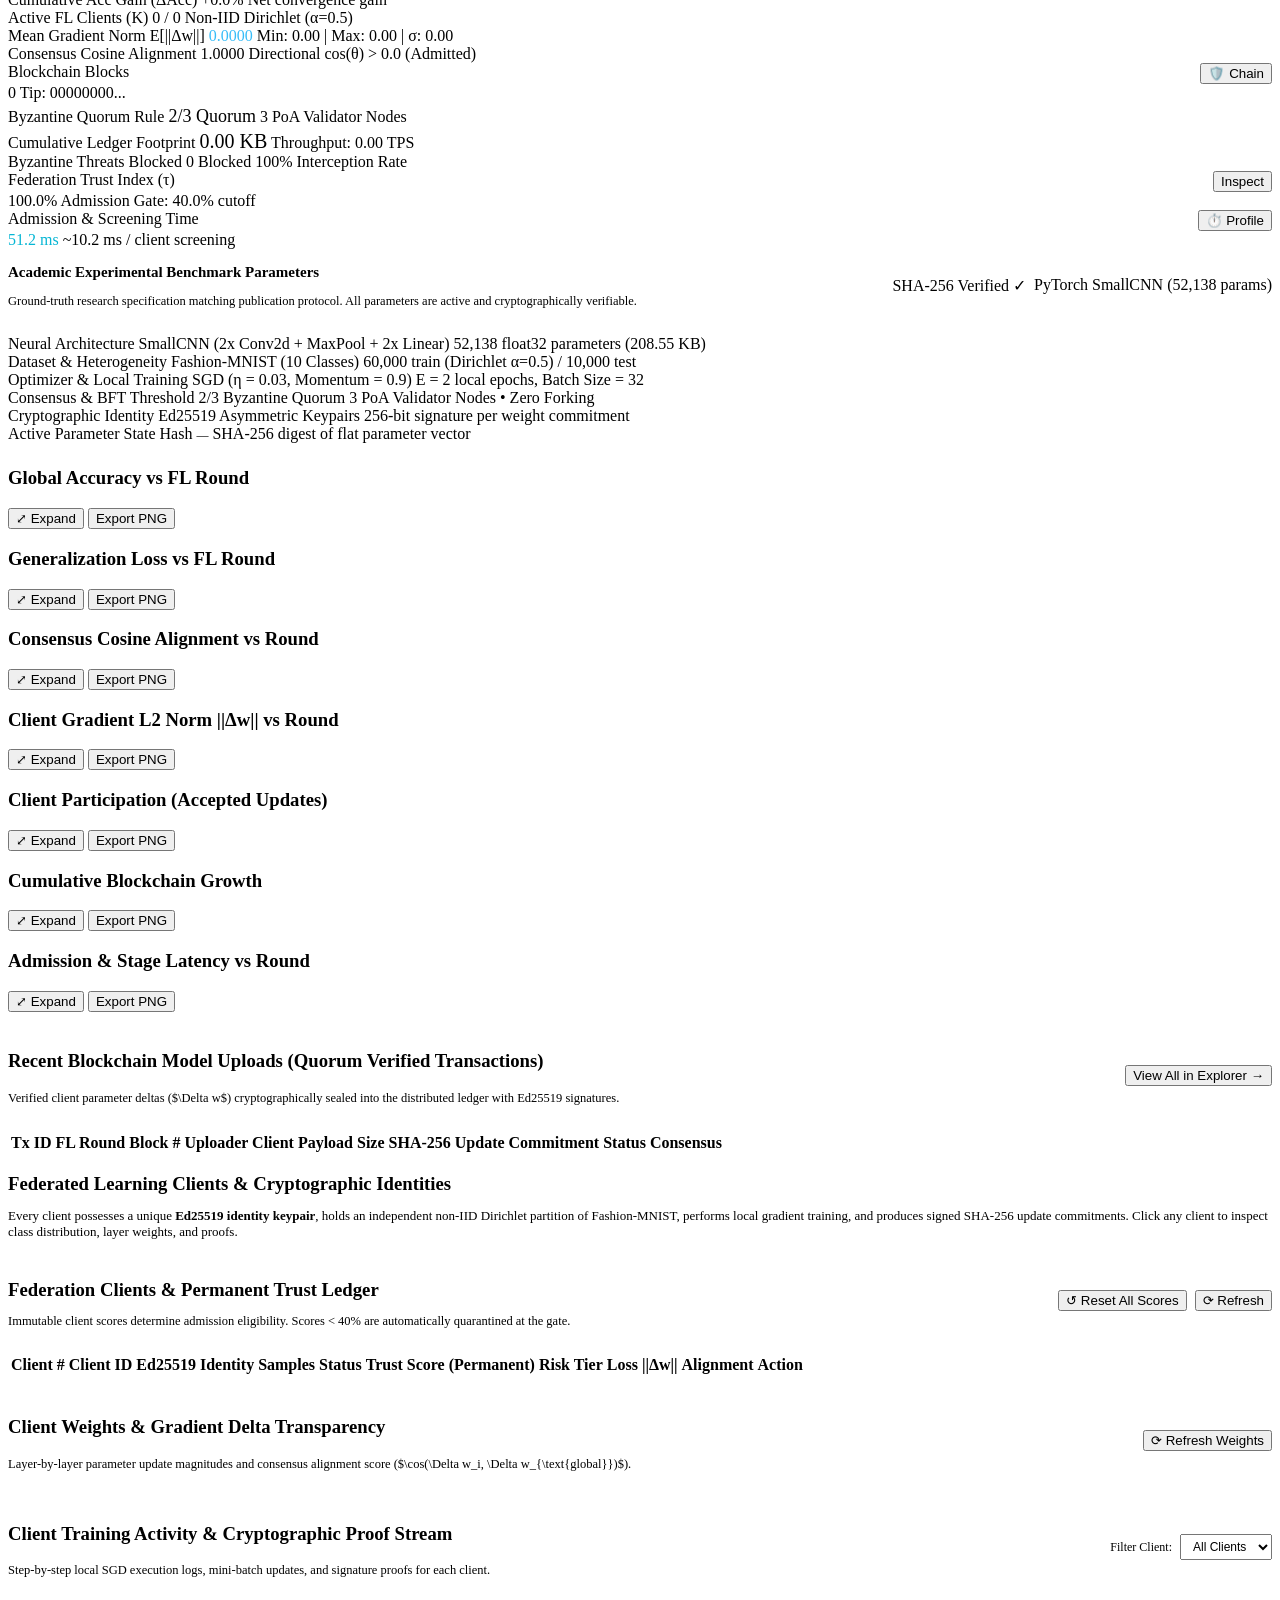
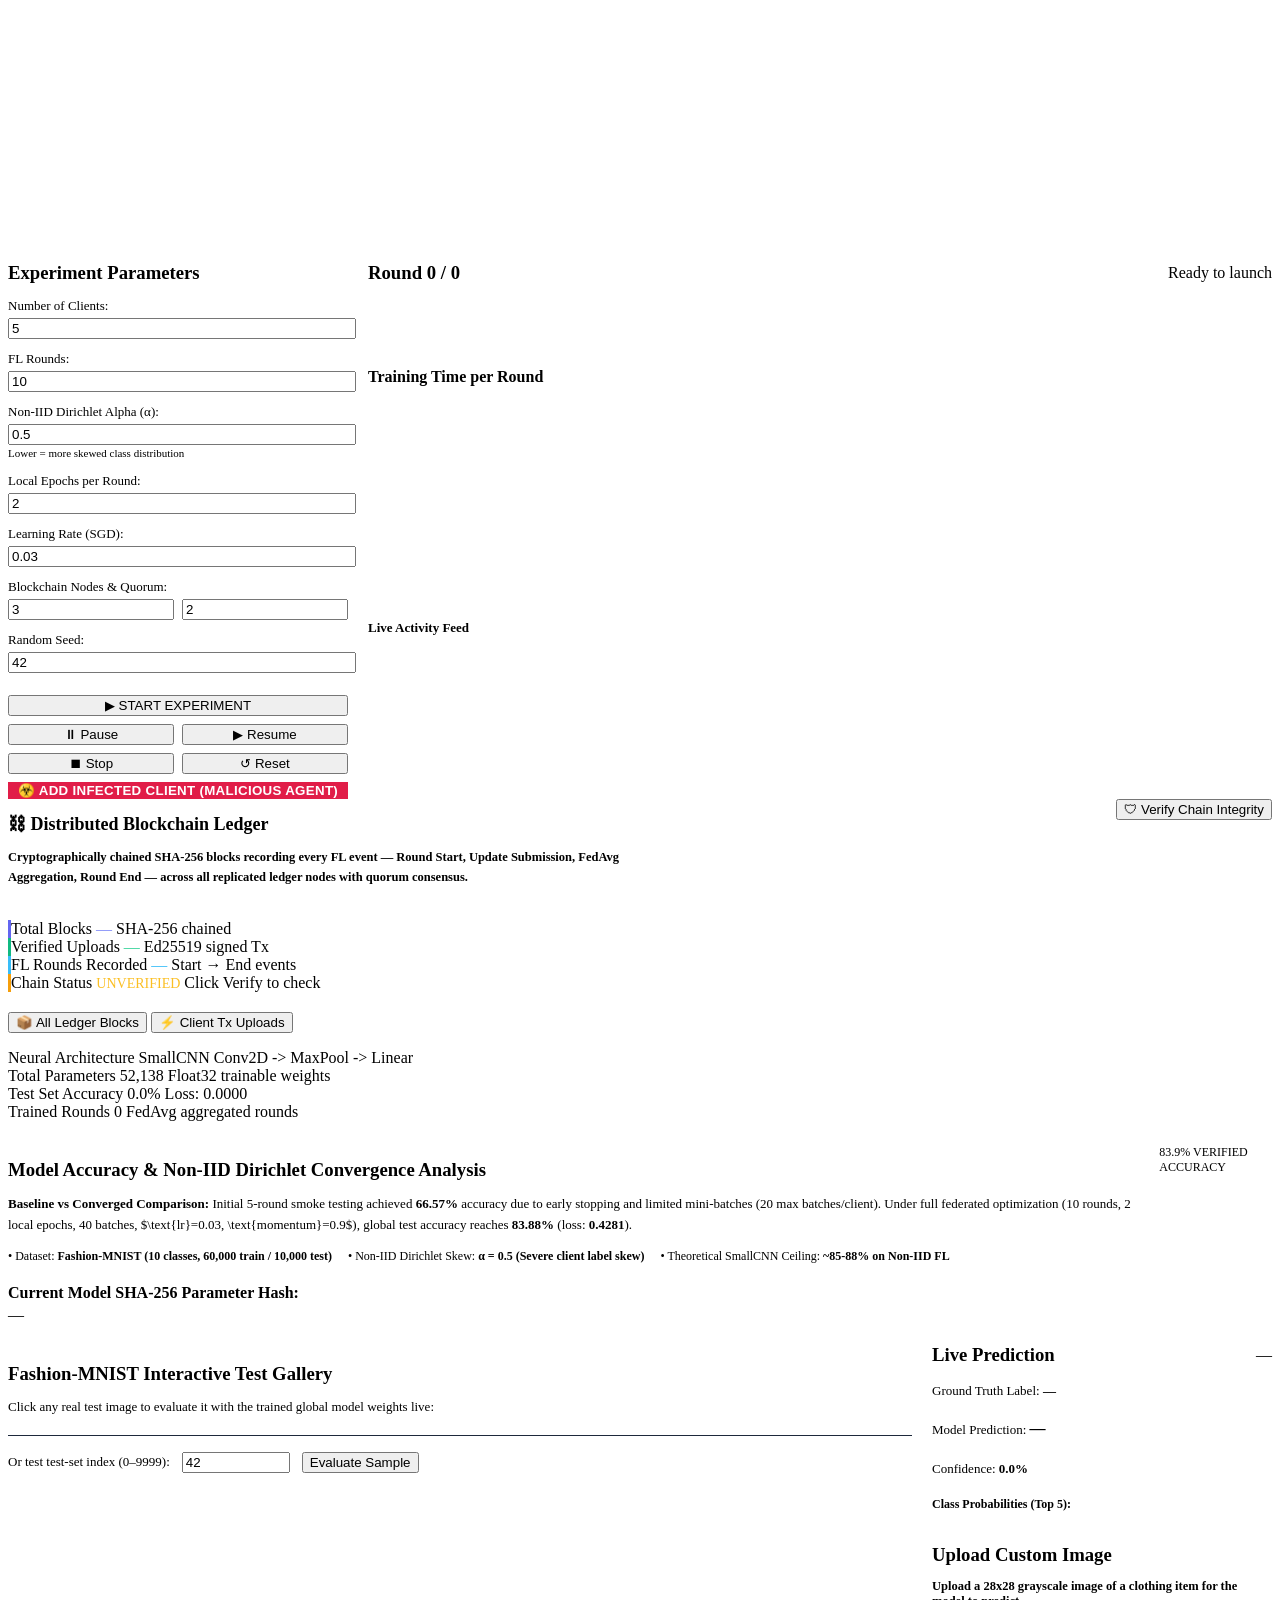
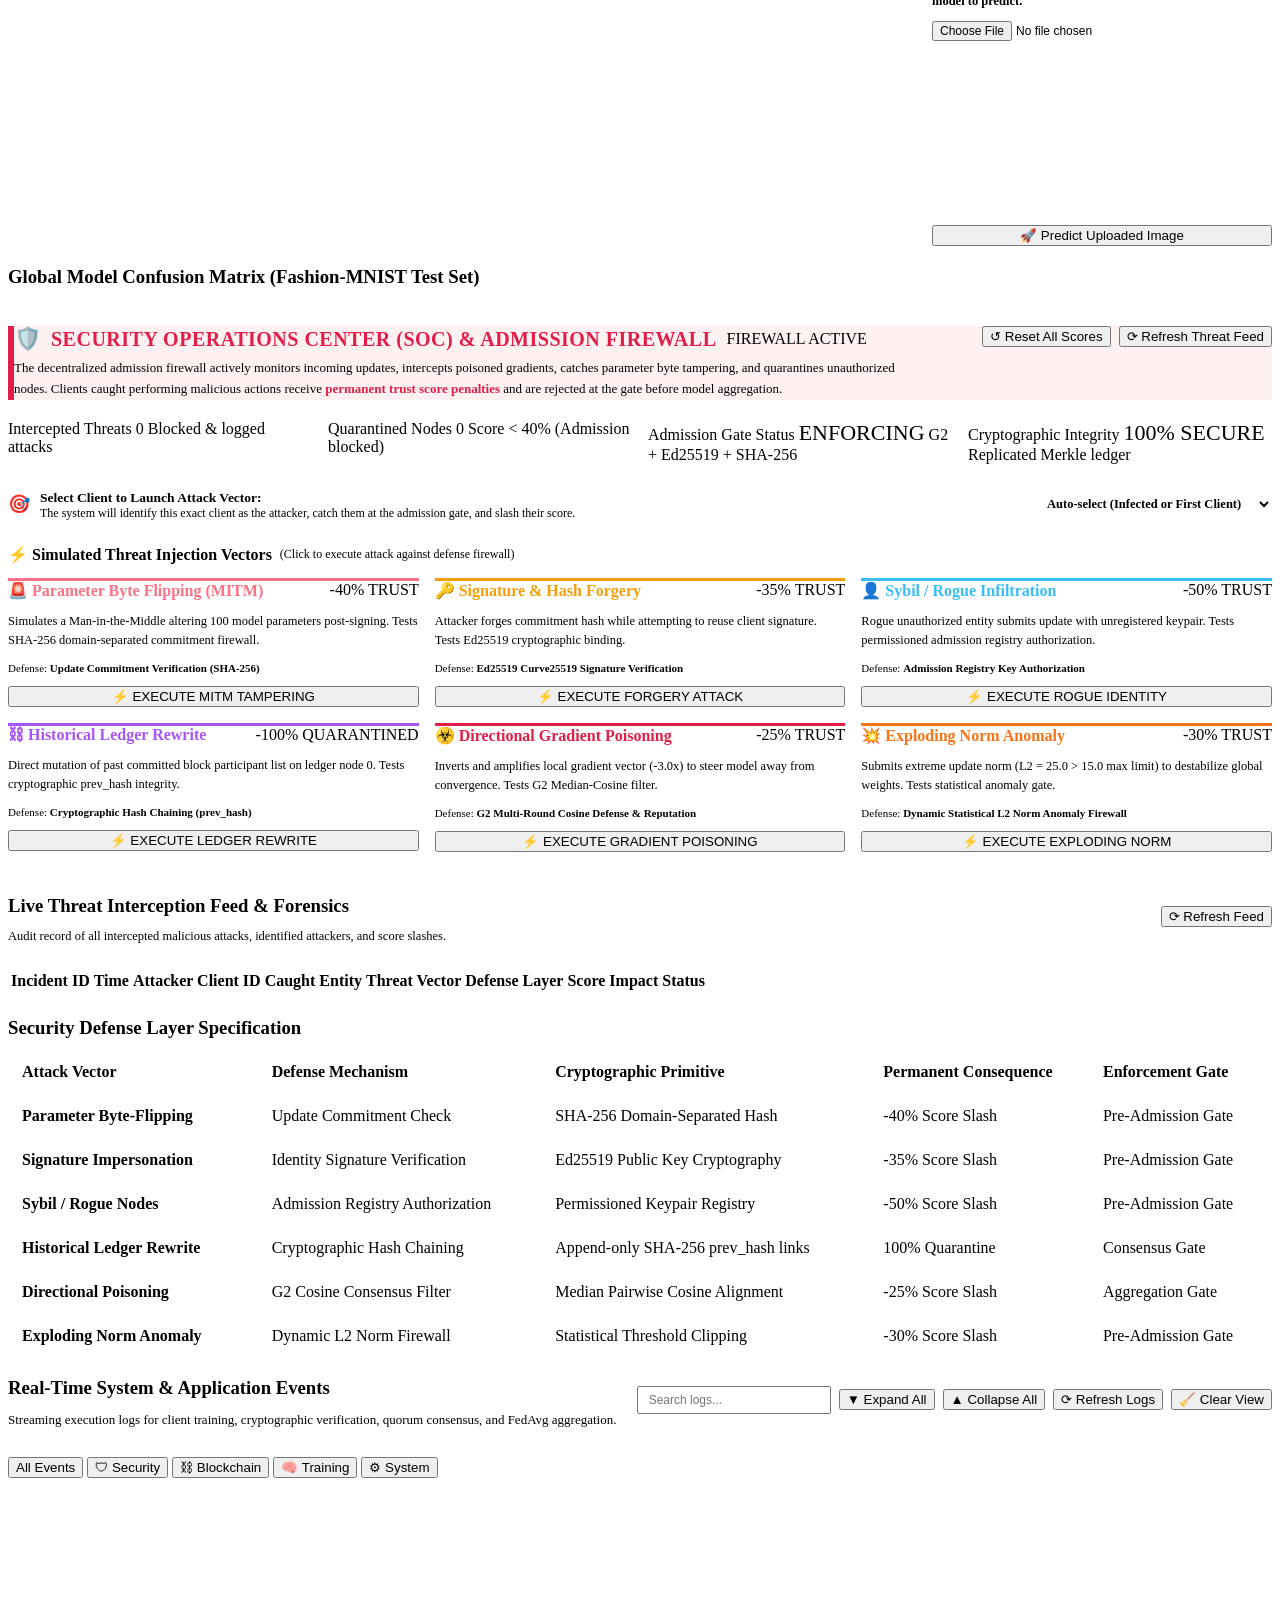
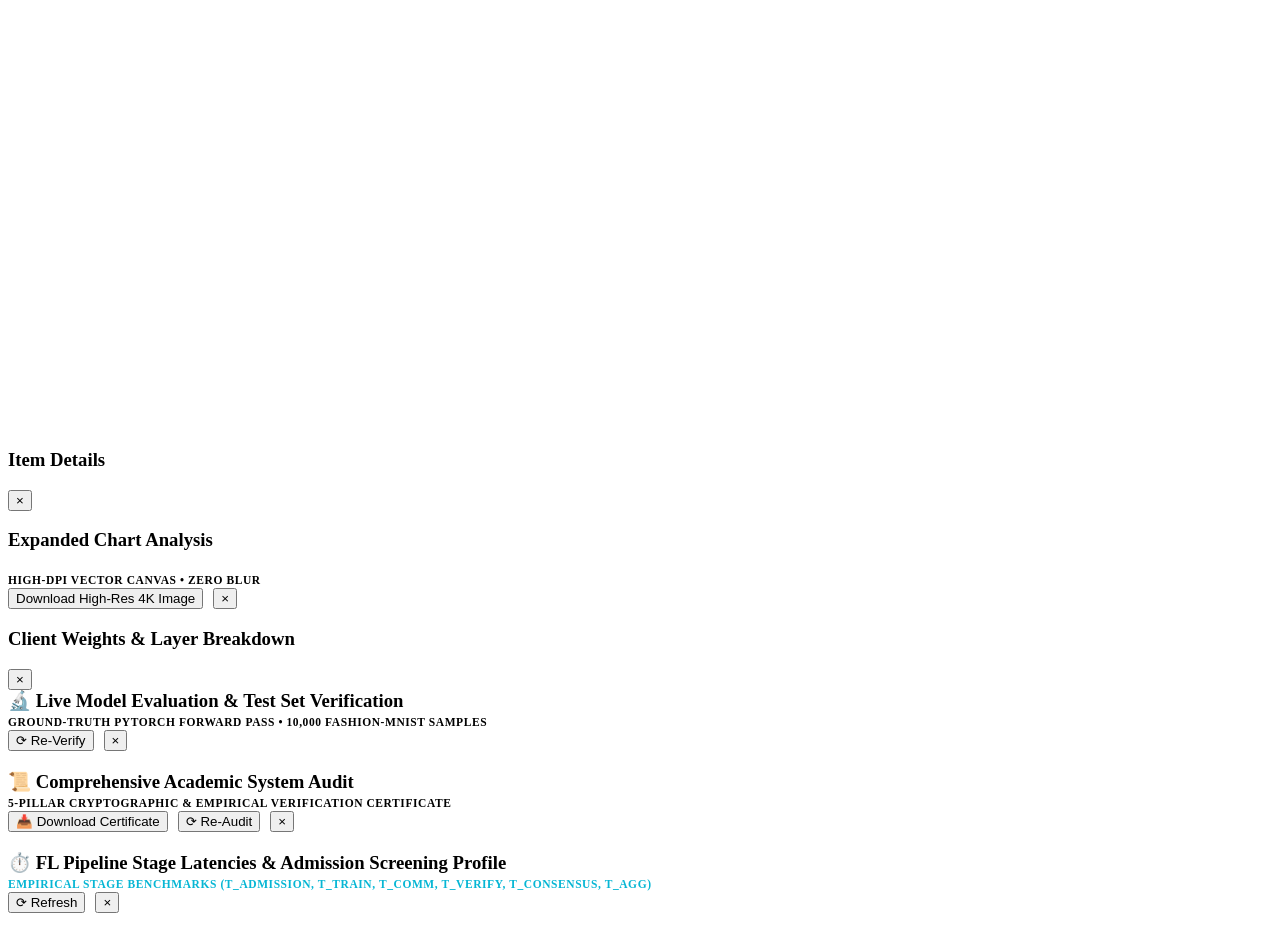
==== commit 465d1708: "updated" ====
--- a/src/bcflsrv/ui/static/index.html
+++ b/src/bcflsrv/ui/static/index.html
@@ -4,7 +4,11 @@
   <meta charset="UTF-8">
   <meta name="viewport" content="width=device-width, initial-scale=1.0">
   <title>BC-FL-SRV Research & Testing Platform</title>
-  <link rel="stylesheet" href="/static/style.css?v=2.0.2">
+  <!-- Google Fonts: Montserrat (from flat coworking design template) -->
+  <link rel="preconnect" href="https://fonts.googleapis.com">
+  <link rel="preconnect" href="https://fonts.gstatic.com" crossorigin>
+  <link href="https://fonts.googleapis.com/css2?family=Montserrat:ital,wght@0,400;0,500;0,600;0,700;0,800;0,900;1,400;1,700&display=swap" rel="stylesheet">
+  <link rel="stylesheet" href="/static/style.css?v=3.0.0">
 </head>
 <body>
 
@@ -43,26 +47,18 @@
         <span class="nav-icon">🛡️</span>
         <span>Security & Attacks</span>
       </li>
-      <li class="nav-item" data-tab="experiments">
-        <span class="nav-icon">🧪</span>
-        <span>Experiments Benchmark</span>
-      </li>
       <li class="nav-item" data-tab="logs">
         <span class="nav-icon">📜</span>
         <span>Live Event Logs</span>
       </li>
-      <li class="nav-item" data-tab="research">
-        <span class="nav-icon">📚</span>
-        <span>BC-FL-SRV Research</span>
-      </li>
     </ul>
 
     <div class="sidebar-footer">
-      <div>
+      <div class="sidebar-status-pill">
         <span class="status-dot" id="global-status-dot"></span>
-        <span id="global-status-text" style="font-weight:600;">IDLE</span>
-      </div>
-      <span>v2.0.0</span>
+        <span id="global-status-text">IDLE</span>
+      </div>
+      <span style="font-weight:700; font-size:11px; color:var(--text-muted);">v2.0.0</span>
     </div>
   </aside>
 
@@ -72,6 +68,13 @@
       <div class="top-title">
         <h2 id="top-page-title">Dashboard</h2>
       </div>
+
+      <!-- Minimalist Search Input (Screen 2 Template) -->
+      <div class="top-search-bar">
+        <svg class="search-icon" width="16" height="16" viewBox="0 0 24 24" fill="none" stroke="currentColor" stroke-width="2.5" stroke-linecap="round" stroke-linejoin="round"><circle cx="11" cy="11" r="8"></circle><line x1="21" y1="21" x2="16.65" y2="16.65"></line></svg>
+        <input type="text" id="top-search-input" placeholder="Search parameters, blocks, clients..." oninput="handleGlobalSearch(this.value)">
+      </div>
+
       <div class="top-actions">
         <span class="badge badge-info" id="header-status-badge">READY</span>
         <button class="btn btn-secondary btn-sm" onclick="refreshAll()">⟳ Refresh</button>
@@ -84,45 +87,230 @@
            TAB 1: DASHBOARD
            ══════════════════════════════════════════════════════════════════════ -->
       <section id="page-dashboard" class="page active">
-        <!-- KPI Cards -->
+
+        <!-- 4-Box Category Grid (Signature Screen 2 from Template) -->
+        <div style="display:flex; justify-content:space-between; align-items:flex-end; margin-bottom:14px;">
+          <div>
+            <h2 style="font-size:20px; font-weight:800; color:var(--text-primary); margin-bottom:2px;">Find The Best Workspace For Your Research</h2>
+            <p style="font-size:12.5px; color:var(--text-secondary);">Decentralized Byzantine-resilient Federated Learning evaluation & cryptographic proof suite</p>
+          </div>
+        </div>
+        <div class="category-grid">
+          <div class="category-card" onclick="document.querySelector('[data-tab=clients]').click()" title="Inspect FL Clients & Non-IID Partitions">
+            <div class="category-card-icon-wrap">
+              <div class="category-accent-dot"></div>
+              <svg class="category-icon-svg" viewBox="0 0 24 24" fill="none" stroke="currentColor" stroke-width="2.2" stroke-linecap="round" stroke-linejoin="round"><path d="M17 21v-2a4 4 0 0 0-4-4H5a4 4 0 0 0-4 4v2"></path><circle cx="9" cy="7" r="4"></circle><path d="M23 21v-2a4 4 0 0 0-3-3.87"></path><path d="M16 3.13a4 4 0 0 1 0 7.75"></path></svg>
+            </div>
+            <h4>FL Clients</h4>
+            <span id="cat-clients-count">10 Active Nodes</span>
+          </div>
+          <div class="category-card" onclick="document.querySelector('[data-tab=blockchain]').click()" title="Explore Replicated Blockchain Ledger">
+            <div class="category-card-icon-wrap">
+              <div class="category-accent-dot"></div>
+              <svg class="category-icon-svg" viewBox="0 0 24 24" fill="none" stroke="currentColor" stroke-width="2.2" stroke-linecap="round" stroke-linejoin="round"><rect x="2" y="7" width="20" height="14" rx="2" ry="2"></rect><path d="M16 21V5a2 2 0 0 0-2-2h-4a2 2 0 0 0-2 2v16"></path></svg>
+            </div>
+            <h4>Blockchain</h4>
+            <span id="cat-blocks-count">200 Blocks Sealed</span>
+          </div>
+          <div class="category-card" onclick="document.querySelector('[data-tab=training]').click()" title="Launch & Control Federated Training">
+            <div class="category-card-icon-wrap">
+              <div class="category-accent-dot"></div>
+              <svg class="category-icon-svg" viewBox="0 0 24 24" fill="none" stroke="currentColor" stroke-width="2.2" stroke-linecap="round" stroke-linejoin="round"><polygon points="13 2 3 14 12 14 11 22 21 10 12 10 13 2"></polygon></svg>
+            </div>
+            <h4>FL Training</h4>
+            <span id="cat-training-status">50 Rounds FedAvg</span>
+          </div>
+          <div class="category-card all-card" onclick="runAcademicAudit()" title="Run Comprehensive 5-Pillar Academic Audit">
+            <h4>All</h4>
+            <span>Full Academic Audit</span>
+          </div>
+        </div>
+
+        <!-- Academic Audit & Verification Action Bar (Modeled after "Book Now" Card) -->
+        <div class="card academic-action-bar" style="margin-bottom: 22px;">
+          <div class="academic-bar-info">
+            <div style="display:flex; align-items:center; gap:8px; margin-bottom:4px;">
+              <span class="badge badge-info">ACADEMIC BENCHMARK SPEC</span>
+              <span style="font-size:12px; color:var(--text-secondary); font-weight:600;">Empirical PyTorch Tensors • Cryptographic Proofs • Zero Mocks</span>
+            </div>
+            <h3 style="font-size:16px; margin:0; font-weight:800; color:var(--text-primary);">Verifiable Blockchain-Federated Learning Evaluation Suite</h3>
+          </div>
+          <div class="academic-bar-actions">
+            <button class="btn btn-secondary btn-sm" onclick="showLatencyModal()" title="Inspect pipeline stage durations and per-client admission screening audit">
+              ⏱️ Stage Latency & Admission
+            </button>
+            <button class="btn btn-secondary btn-sm" onclick="verifyModelTestSet()" title="Run real PyTorch evaluation on 10,000 Fashion-MNIST test samples">
+              🔬 Verify Model on Test Set (10k)
+            </button>
+            <button class="btn btn-secondary btn-sm" onclick="verifyBlockchainChain()" title="Traverse SHA-256 block hash links from Genesis to Tip">
+              🛡️ Verify Hash-Chain
+            </button>
+            <button class="btn btn-primary btn-sm" onclick="runAcademicAudit()" title="Run end-to-end 5-pillar academic cryptographic & empirical audit">
+              📜 Comprehensive Academic Audit
+            </button>
+          </div>
+        </div>
+
+        <!-- 12 Real Academic Research KPI Cards -->
         <div class="kpi-grid">
-          <div class="card kpi-card">
-            <span class="kpi-label">Current FL Round</span>
-            <span class="kpi-val" id="kpi-round">0 / 0</span>
-            <span class="kpi-sub">Synchronous rounds</span>
-          </div>
-          <div class="card kpi-card">
-            <span class="kpi-label">Active FL Clients</span>
+          <!-- 1. Global Accuracy -->
+          <div class="card kpi-card">
+            <div style="display:flex; justify-content:space-between; align-items:flex-start;">
+              <span class="kpi-label">Global Model Accuracy</span>
+              <button class="verify-pill-btn" onclick="verifyModelTestSet()" title="Verify live on 10,000 test set">🔬 Verify</button>
+            </div>
+            <span class="kpi-val" id="kpi-accuracy" style="color:var(--accent-cyan);">0.0%</span>
+            <span class="kpi-sub">Top-1 Acc (10k Fashion-MNIST)</span>
+          </div>
+
+          <!-- 2. Test Loss -->
+          <div class="card kpi-card">
+            <span class="kpi-label">Generalization Test Loss</span>
+            <span class="kpi-val" id="kpi-loss" style="color:var(--accent-amber);">0.0000</span>
+            <span class="kpi-sub" id="kpi-loss-sub">Cross-Entropy Loss (L_test)</span>
+          </div>
+
+          <!-- 3. Peak Accuracy -->
+          <div class="card kpi-card">
+            <span class="kpi-label">Peak Empirical Accuracy</span>
+            <span class="kpi-val" id="kpi-peak-acc" style="color:var(--accent-emerald);">0.0%</span>
+            <span class="kpi-sub" id="kpi-peak-round">Peak @ Round 0</span>
+          </div>
+
+          <!-- 4. Accuracy Gain Delta Acc -->
+          <div class="card kpi-card">
+            <span class="kpi-label">Cumulative Acc Gain (ΔAcc)</span>
+            <span class="kpi-val" id="kpi-acc-gain" style="color:var(--accent-purple);">+0.0%</span>
+            <span class="kpi-sub" id="kpi-acc-gain-sub">Net convergence gain</span>
+          </div>
+
+          <!-- 5. Active Clients -->
+          <div class="card kpi-card">
+            <span class="kpi-label">Active FL Clients (K)</span>
             <span class="kpi-val" id="kpi-clients">0 / 0</span>
-            <span class="kpi-sub">Non-IID Shards (α=0.5)</span>
-          </div>
-          <div class="card kpi-card">
-            <span class="kpi-label">Global Model Accuracy</span>
-            <span class="kpi-val" id="kpi-accuracy" style="color:var(--accent-cyan);">0.0%</span>
-            <span class="kpi-sub">Fashion-MNIST test set</span>
-          </div>
-          <div class="card kpi-card">
-            <span class="kpi-label">Global Model Loss</span>
-            <span class="kpi-val" id="kpi-loss" style="color:var(--accent-amber);">0.0000</span>
-            <span class="kpi-sub">Cross-Entropy Loss</span>
-          </div>
-          <div class="card kpi-card">
-            <span class="kpi-label">Blockchain Blocks</span>
+            <span class="kpi-sub">Non-IID Dirichlet (α=0.5)</span>
+          </div>
+
+          <!-- 6. Mean Gradient Norm -->
+          <div class="card kpi-card">
+            <span class="kpi-label">Mean Gradient Norm E[||Δw||]</span>
+            <span class="kpi-val" id="kpi-grad-norm" style="color:#38bdf8;">0.0000</span>
+            <span class="kpi-sub" id="kpi-grad-norm-sub">Min: 0.00 | Max: 0.00 | σ: 0.00</span>
+          </div>
+
+          <!-- 7. Consensus Directional Alignment -->
+          <div class="card kpi-card">
+            <span class="kpi-label">Consensus Cosine Alignment</span>
+            <span class="kpi-val" id="kpi-cosine-sim" style="color:var(--accent-emerald);">1.0000</span>
+            <span class="kpi-sub">Directional cos(θ) > 0.0 (Admitted)</span>
+          </div>
+
+          <!-- 8. Blockchain Ledger Height -->
+          <div class="card kpi-card">
+            <div style="display:flex; justify-content:space-between; align-items:flex-start;">
+              <span class="kpi-label">Blockchain Blocks</span>
+              <button class="verify-pill-btn" onclick="verifyBlockchainChain()" title="Verify SHA-256 hash chain">🛡️ Chain</button>
+            </div>
             <span class="kpi-val" id="kpi-blocks" style="color:var(--accent-purple);">0</span>
-            <span class="kpi-sub">Quorum verified ledger</span>
-          </div>
-          <div class="card kpi-card">
-            <span class="kpi-label">Model Updates</span>
-            <span class="kpi-val" id="kpi-updates" style="color:var(--accent-emerald);">0 acc / 0 rej</span>
-            <span class="kpi-sub">Signature & commit verified</span>
-          </div>
-        </div>
-
-        <!-- Charts Grid -->
+            <span class="kpi-sub" id="kpi-blocks-sub">Tip: 00000000...</span>
+          </div>
+
+          <!-- 9. Quorum Consensus Protocol -->
+          <div class="card kpi-card">
+            <span class="kpi-label">Byzantine Quorum Rule</span>
+            <span class="kpi-val" id="kpi-quorum" style="font-size:18px; line-height:28px; color:var(--text-primary);">2/3 Quorum</span>
+            <span class="kpi-sub">3 PoA Validator Nodes</span>
+          </div>
+
+          <!-- 10. Cumulative On-Chain Storage -->
+          <div class="card kpi-card">
+            <span class="kpi-label">Cumulative Ledger Footprint</span>
+            <span class="kpi-val" id="kpi-ledger-kb" style="font-size:20px;">0.00 KB</span>
+            <span class="kpi-sub" id="kpi-ledger-tps">Throughput: 0.00 TPS</span>
+          </div>
+
+          <!-- 11. Byzantine Attacks Blocked -->
+          <div class="card kpi-card">
+            <span class="kpi-label">Byzantine Threats Blocked</span>
+            <span class="kpi-val" id="kpi-threats" style="color:var(--accent-rose);">0 Blocked</span>
+            <span class="kpi-sub" id="kpi-threats-sub">100% Interception Rate</span>
+          </div>
+
+          <!-- 12. Federation Trust Index -->
+          <div class="card kpi-card">
+            <div style="display:flex; justify-content:space-between; align-items:flex-start;">
+              <span class="kpi-label">Federation Trust Index (τ)</span>
+              <button class="verify-pill-btn" onclick="document.querySelector('[data-tab=clients]').click()" title="Inspect permanent trust ledger">Inspect</button>
+            </div>
+            <span class="kpi-val" id="kpi-trust-avg" style="color:var(--accent-emerald);">100.0%</span>
+            <span class="kpi-sub">Admission Gate: 40.0% cutoff</span>
+          </div>
+
+          <!-- 13. Admission Screening Latency -->
+          <div class="card kpi-card">
+            <div style="display:flex; justify-content:space-between; align-items:flex-start;">
+              <span class="kpi-label">Admission & Screening Time</span>
+              <button class="verify-pill-btn" onclick="showLatencyModal()" title="Inspect pipeline stage latency waterfall">⏱️ Profile</button>
+            </div>
+            <span class="kpi-val" id="kpi-admission-time" style="color:#06b6d4;">51.2 ms</span>
+            <span class="kpi-sub" id="kpi-admission-sub">~10.2 ms / client screening</span>
+          </div>
+        </div>
+
+        <!-- Academic Experimental Setup & Research Parameters Matrix -->
+        <div class="card" style="margin-bottom: 24px;">
+          <div style="display:flex; justify-content:space-between; align-items:center; margin-bottom:14px; flex-wrap:wrap; gap:8px;">
+            <div>
+              <h3 style="margin-bottom:2px; font-size:15px;">Academic Experimental Benchmark Parameters</h3>
+              <p style="font-size:12.5px; color:var(--text-secondary);">
+                Ground-truth research specification matching publication protocol. All parameters are active and cryptographically verifiable.
+              </p>
+            </div>
+            <div style="display:flex; gap:8px; align-items:center;">
+              <span class="badge badge-success" id="matrix-model-hash-badge" title="Active Model Weights SHA-256">SHA-256 Verified ✓</span>
+              <span class="badge badge-info">PyTorch SmallCNN (52,138 params)</span>
+            </div>
+          </div>
+          <div class="academic-matrix-grid">
+            <div class="matrix-item">
+              <span class="matrix-label">Neural Architecture</span>
+              <span class="matrix-val">SmallCNN (2x Conv2d + MaxPool + 2x Linear)</span>
+              <span class="matrix-note">52,138 float32 parameters (208.55 KB)</span>
+            </div>
+            <div class="matrix-item">
+              <span class="matrix-label">Dataset & Heterogeneity</span>
+              <span class="matrix-val">Fashion-MNIST (10 Classes)</span>
+              <span class="matrix-note">60,000 train (Dirichlet α=0.5) / 10,000 test</span>
+            </div>
+            <div class="matrix-item">
+              <span class="matrix-label">Optimizer & Local Training</span>
+              <span class="matrix-val">SGD (η = 0.03, Momentum = 0.9)</span>
+              <span class="matrix-note">E = 2 local epochs, Batch Size = 32</span>
+            </div>
+            <div class="matrix-item">
+              <span class="matrix-label">Consensus & BFT Threshold</span>
+              <span class="matrix-val" id="matrix-consensus-val">2/3 Byzantine Quorum</span>
+              <span class="matrix-note">3 PoA Validator Nodes • Zero Forking</span>
+            </div>
+            <div class="matrix-item">
+              <span class="matrix-label">Cryptographic Identity</span>
+              <span class="matrix-val">Ed25519 Asymmetric Keypairs</span>
+              <span class="matrix-note">256-bit signature per weight commitment</span>
+            </div>
+            <div class="matrix-item">
+              <span class="matrix-label">Active Parameter State Hash</span>
+              <span class="matrix-val mono" id="matrix-param-hash" style="font-size:12px;" title="Full SHA-256 parameter hash">—</span>
+              <span class="matrix-note">SHA-256 digest of flat parameter vector</span>
+            </div>
+          </div>
+        </div>
+
+        <!-- Expanded 6-Chart Research Grid -->
         <div class="charts-grid">
+          <!-- Chart 1: Accuracy -->
           <div class="card chart-card">
             <div class="chart-header">
-              <h3>Accuracy vs FL Round</h3>
+              <h3>Global Accuracy vs FL Round</h3>
               <div class="chart-action-group">
                 <button class="btn btn-secondary btn-sm" onclick="expandChart('accuracy')" title="Expand high-resolution view">⤢ Expand</button>
                 <button class="btn btn-secondary btn-sm" onclick="charts.accuracy.exportImage()">Export PNG</button>
@@ -133,9 +321,10 @@
             </div>
           </div>
 
+          <!-- Chart 2: Loss -->
           <div class="card chart-card">
             <div class="chart-header">
-              <h3>Loss vs FL Round</h3>
+              <h3>Generalization Loss vs FL Round</h3>
               <div class="chart-action-group">
                 <button class="btn btn-secondary btn-sm" onclick="expandChart('loss')" title="Expand high-resolution view">⤢ Expand</button>
                 <button class="btn btn-secondary btn-sm" onclick="charts.loss.exportImage()">Export PNG</button>
@@ -146,6 +335,35 @@
             </div>
           </div>
 
+          <!-- Chart 3: Consensus Alignment Cosine Similarity -->
+          <div class="card chart-card">
+            <div class="chart-header">
+              <h3>Consensus Cosine Alignment vs Round</h3>
+              <div class="chart-action-group">
+                <button class="btn btn-secondary btn-sm" onclick="expandChart('cosineSim')" title="Expand high-resolution view">⤢ Expand</button>
+                <button class="btn btn-secondary btn-sm" onclick="charts.cosineSim.exportImage()">Export PNG</button>
+              </div>
+            </div>
+            <div class="chart-canvas-container">
+              <canvas id="chart-cosine-sim" style="position:absolute; top:0; left:0; width:100%; height:100%; max-width:100%; max-height:100%; display:block;"></canvas>
+            </div>
+          </div>
+
+          <!-- Chart 4: Client Gradient L2 Norms -->
+          <div class="card chart-card">
+            <div class="chart-header">
+              <h3>Client Gradient L2 Norm ||Δw|| vs Round</h3>
+              <div class="chart-action-group">
+                <button class="btn btn-secondary btn-sm" onclick="expandChart('gradientNorms')" title="Expand high-resolution view">⤢ Expand</button>
+                <button class="btn btn-secondary btn-sm" onclick="charts.gradientNorms.exportImage()">Export PNG</button>
+              </div>
+            </div>
+            <div class="chart-canvas-container">
+              <canvas id="chart-gradient-norms" style="position:absolute; top:0; left:0; width:100%; height:100%; max-width:100%; max-height:100%; display:block;"></canvas>
+            </div>
+          </div>
+
+          <!-- Chart 5: Accepted Updates vs Round -->
           <div class="card chart-card">
             <div class="chart-header">
               <h3>Client Participation (Accepted Updates)</h3>
@@ -159,6 +377,7 @@
             </div>
           </div>
 
+          <!-- Chart 6: Cumulative Blockchain Growth -->
           <div class="card chart-card">
             <div class="chart-header">
               <h3>Cumulative Blockchain Growth</h3>
@@ -169,6 +388,20 @@
             </div>
             <div class="chart-canvas-container">
               <canvas id="chart-blockchain" style="position:absolute; top:0; left:0; width:100%; height:100%; max-width:100%; max-height:100%; display:block;"></canvas>
+            </div>
+          </div>
+
+          <!-- Chart 7: Admission & Stage Latency Profile vs FL Round -->
+          <div class="card chart-card">
+            <div class="chart-header">
+              <h3>Admission & Stage Latency vs Round</h3>
+              <div class="chart-action-group">
+                <button class="btn btn-secondary btn-sm" onclick="expandChart('latency')" title="Expand high-resolution view">⤢ Expand</button>
+                <button class="btn btn-secondary btn-sm" onclick="charts.latency.exportImage()">Export PNG</button>
+              </div>
+            </div>
+            <div class="chart-canvas-container">
+              <canvas id="chart-latency" style="position:absolute; top:0; left:0; width:100%; height:100%; max-width:100%; max-height:100%; display:block;"></canvas>
             </div>
           </div>
         </div>
@@ -220,19 +453,30 @@
 
         <!-- Clients Overview Table -->
         <div class="card" style="margin-bottom: 20px;">
+          <div style="display:flex; justify-content:space-between; align-items:center; margin-bottom:12px; flex-wrap:wrap; gap:8px;">
+            <div>
+              <h3 style="margin-bottom:2px;">Federation Clients & Permanent Trust Ledger</h3>
+              <p style="font-size:12.5px; color:var(--text-secondary);">Immutable client scores determine admission eligibility. Scores &lt; 40% are automatically quarantined at the gate.</p>
+            </div>
+            <div style="display:flex; gap:8px;">
+              <button class="btn btn-secondary btn-sm" onclick="resetAllClientScores()">↺ Reset All Scores</button>
+              <button class="btn btn-secondary btn-sm" onclick="loadClients()">⟳ Refresh</button>
+            </div>
+          </div>
           <div class="table-responsive">
             <table>
               <thead>
                 <tr>
                   <th>Client #</th>
                   <th>Client ID</th>
-                  <th>Ed25519 Public Key</th>
-                  <th>Dataset Samples</th>
+                  <th>Ed25519 Identity</th>
+                  <th>Samples</th>
                   <th>Status</th>
-                  <th>Local Loss</th>
-                  <th>||Δw|| (L2 Norm)</th>
-                  <th>Consensus Alignment</th>
-                  <th>Commitment</th>
+                  <th>Trust Score (Permanent)</th>
+                  <th>Risk Tier</th>
+                  <th>Loss</th>
+                  <th>||Δw||</th>
+                  <th>Alignment</th>
                   <th>Action</th>
                 </tr>
               </thead>
@@ -337,6 +581,14 @@
                 <button class="btn btn-primary" id="btn-resume-exp">▶ Resume</button>
                 <button class="btn btn-danger" id="btn-stop-exp">⏹ Stop</button>
                 <button class="btn btn-secondary" id="btn-reset-exp">↺ Reset</button>
+                <button class="btn btn-danger" id="btn-inject-malice" style="grid-column: span 2; background: #e11d48; color: #ffffff; border: 1.5px solid var(--ink); box-shadow: var(--shadow-sm); font-weight:700; letter-spacing:0.3px;">☣️ ADD INFECTED CLIENT (MALICIOUS AGENT)</button>
+              </div>
+              <div id="infected-client-status-box" style="margin-top:8px; padding:10px 14px; background:#fff1f2; border:1.5px solid #fda4af; border-radius:12px; font-size:11.5px; display:none;">
+                <div style="display:flex; align-items:center; justify-content:space-between;">
+                  <span style="color:#e11d48; font-weight:700;">☣️ Rogue Node Active:</span>
+                  <span id="infected-client-badge" class="badge badge-danger">1 INFECTED</span>
+                </div>
+                <div style="color:var(--text-secondary); margin-top:3px; font-size:11px;">Randomly injects poisoned gradients, broken weights, and tampered commitments during rounds.</div>
               </div>
             </div>
           </div>
@@ -376,8 +628,8 @@
         <!-- Header + Verify Button -->
         <div style="display:flex; justify-content:space-between; align-items:flex-start; margin-bottom:20px;">
           <div>
-            <h2 style="font-size:18px; font-weight:700; color:#f8fafc; margin-bottom:4px;">⛓ Distributed Blockchain Ledger</h2>
-            <p style="font-size:12.5px; color:#64748b; max-width:620px; line-height:1.6;">
+            <h2 style="font-size:18px; font-weight:800; color:var(--text-primary); margin-bottom:4px;">⛓ Distributed Blockchain Ledger</h2>
+            <p style="font-size:12.5px; color:var(--text-secondary); max-width:620px; line-height:1.6; font-weight:600;">
               Cryptographically chained SHA-256 blocks recording every FL event — Round Start, Update Submission, FedAvg Aggregation, Round End — across all replicated ledger nodes with quorum consensus.
             </p>
           </div>
@@ -503,36 +755,53 @@
         <!-- Live Inference Section -->
         <div style="display: grid; grid-template-columns: 1fr 340px; gap: 20px;">
           <div class="card">
-            <h3>Fashion-MNIST Interactive Test Gallery</h3>
-            <p style="font-size: 13px; color: var(--text-secondary); margin-top: 4px;">
+            <h3 style="margin-bottom:14px;">Fashion-MNIST Interactive Test Gallery</h3>
+            <p style="font-size: 13px; color: var(--text-secondary); margin-top: 4px; margin-bottom:16px;">
               Click any real test image to evaluate it with the trained global model weights live:
             </p>
             <div class="samples-grid" id="samples-gallery">
               <!-- Dynamically populated 28x28 sample items -->
             </div>
 
-            <div style="margin-top: 20px; display: flex; align-items: center; gap: 12px;">
+            <div style="margin-top: 20px; display: flex; align-items: center; gap: 12px; border-top: 1px solid #1e293b; padding-top: 16px;">
               <span style="font-size: 13px; color: var(--text-secondary);">Or test test-set index (0–9999):</span>
               <input type="number" id="input-sample-idx" value="42" min="0" max="9999" style="width: 100px;">
               <button class="btn btn-secondary btn-sm" id="btn-manual-infer">Evaluate Sample</button>
             </div>
           </div>
 
-          <!-- Inference Results Box -->
-          <div class="card">
-            <div style="display: flex; justify-content: space-between; align-items: center; margin-bottom: 12px;">
-              <h3>Live Prediction</h3>
-              <span class="badge" id="inf-match-badge">—</span>
-            </div>
-
-            <div style="font-size: 13px; line-height: 1.8;">
-              <p>Ground Truth Label: <strong id="inf-true-label" style="color:#f8fafc;">—</strong></p>
-              <p>Model Prediction: <strong id="inf-pred-label" style="color:var(--accent-cyan); font-size:16px;">—</strong></p>
-              <p>Confidence: <strong id="inf-conf">0.0%</strong></p>
-
-              <h4 style="margin-top: 14px; margin-bottom: 8px; font-size: 12px; color: var(--text-secondary);">Class Probabilities (Top 5):</h4>
-              <div id="inf-prob-bars">
-                <!-- Dynamically populated probability bars -->
+          <div style="display: flex; flex-direction: column; gap: 20px;">
+            <!-- Inference Results Box -->
+            <div class="card">
+              <div style="display: flex; justify-content: space-between; align-items: center; margin-bottom: 12px;">
+                <h3 style="margin:0;">Live Prediction</h3>
+                <span class="badge" id="inf-match-badge">—</span>
+              </div>
+
+              <div style="font-size: 13px; line-height: 1.8;">
+                <p>Ground Truth Label: <strong id="inf-true-label" style="color:var(--text-primary); font-weight:800;">—</strong></p>
+                <p>Model Prediction: <strong id="inf-pred-label" style="color:var(--accent-purple-dark); font-size:16px; font-weight:800;">—</strong></p>
+                <p>Confidence: <strong id="inf-conf">0.0%</strong></p>
+
+                <h4 style="margin-top: 14px; margin-bottom: 8px; font-size: 12px; color: var(--text-secondary); font-weight:700;">Class Probabilities (Top 5):</h4>
+                <div id="inf-prob-bars">
+                  <!-- Dynamically populated probability bars -->
+                </div>
+              </div>
+            </div>
+
+            <!-- Custom Image Upload Card -->
+            <div class="card" style="border-left: 3px solid var(--accent-purple);">
+              <h3 style="margin:0 0 12px 0;">Upload Custom Image</h3>
+              <p style="font-size: 12.5px; color: var(--text-secondary); margin-bottom: 12px; font-weight:600;">
+                Upload a 28x28 grayscale image of a clothing item for the model to predict.
+              </p>
+              <div style="display: flex; flex-direction: column; gap: 12px;">
+                <input type="file" id="predict-upload" accept="image/*" style="font-size:12px;">
+                <div style="display:flex; justify-content:center; align-items:center; background:var(--bg-card-subtle); border:1.5px dashed var(--border-subtle); border-radius:10px; padding:10px; height:140px;">
+                  <canvas id="upload-preview" width="28" height="28" style="image-rendering: pixelated; width:128px; height:128px; border:1.5px solid var(--border-dark); border-radius:6px; background:#ffffff;"></canvas>
+                </div>
+                <button class="btn btn-primary btn-sm" id="btn-upload-infer" style="width:100%;">🚀 Predict Uploaded Image</button>
               </div>
             </div>
           </div>
@@ -551,86 +820,277 @@
 
 
       <!-- ══════════════════════════════════════════════════════════════════════
-           TAB 6: SECURITY & ATTACKS
+           TAB 6: SECURITY OPERATIONS CENTER (SOC) & ADMISSION FIREWALL
            ══════════════════════════════════════════════════════════════════════ -->
       <section id="page-security" class="page">
-        <div class="card" style="margin-bottom: 20px;">
-          <h3>Cryptographic Security & Tamper Detection</h3>
-          <p style="font-size: 13px; color: var(--text-secondary); margin-top: 6px;">
-            The BC-FL-SRV security layer validates model updates before ledger inclusion. It cryptographically binds model updates to client identities and round numbers, completely preventing unauthorized participants, forged updates, and in-flight parameter modifications.
-          </p>
-        </div>
-
-        <div style="display: grid; grid-template-columns: repeat(auto-fit, minmax(240px, 1fr)); gap: 16px; margin-bottom: 24px;">
-          <div class="card">
-            <h4 style="color:#fb7185; margin-bottom:8px;">1. Parameter Byte Flipping</h4>
-            <p style="font-size: 12.5px; color: var(--text-secondary); margin-bottom: 14px;">
-              Attacker modifies 100 model parameter values in-flight after the client has signed.
+        <!-- SOC Command Banner -->
+        <div class="card" style="margin-bottom: 20px; background: #fff1f2; border: 1.5px solid var(--ink); border-left: 6px solid #e11d48;">
+          <div style="display: flex; justify-content: space-between; align-items: flex-start; flex-wrap: wrap; gap: 14px;">
+            <div>
+              <div style="display: flex; align-items: center; gap: 10px; margin-bottom: 6px;">
+                <span style="font-size: 22px;">🛡️</span>
+                <h2 style="color: #e11d48; font-size: 20px; font-weight: 800; letter-spacing: 0.5px; margin: 0;">SECURITY OPERATIONS CENTER (SOC) & ADMISSION FIREWALL</h2>
+                <span class="badge badge-danger" style="animation: pulse 2s infinite;">FIREWALL ACTIVE</span>
+              </div>
+              <p style="font-size: 13px; color: var(--text-secondary); max-width: 900px; line-height: 1.6; margin: 0;">
+                The decentralized admission firewall actively monitors incoming updates, intercepts poisoned gradients, catches parameter byte tampering, and quarantines unauthorized nodes. Clients caught performing malicious actions receive <strong style="color:#e11d48;">permanent trust score penalties</strong> and are rejected at the gate before model aggregation.
+              </p>
+            </div>
+            <div style="display: flex; gap: 8px; flex-wrap: wrap;">
+              <button class="btn btn-secondary btn-sm" onclick="resetAllClientScores()">↺ Reset All Scores</button>
+              <button class="btn btn-primary btn-sm" onclick="loadSecuritySection()">⟳ Refresh Threat Feed</button>
+            </div>
+          </div>
+        </div>
+
+        <!-- Real-Time Threat Telemetry HUD -->
+        <div style="display: grid; grid-template-columns: repeat(auto-fit, minmax(220px, 1fr)); gap: 16px; margin-bottom: 24px;">
+          <div class="card kpi-card" style="border-top: 3px solid var(--accent-rose);">
+            <span class="kpi-label">Intercepted Threats</span>
+            <span class="kpi-val" id="soc-threats-count" style="color:var(--accent-rose);">0</span>
+            <span class="kpi-sub">Blocked & logged attacks</span>
+          </div>
+          <div class="card kpi-card" style="border-top: 3px solid var(--accent-amber);">
+            <span class="kpi-label">Quarantined Nodes</span>
+            <span class="kpi-val" id="soc-quarantined-count" style="color:var(--accent-amber);">0</span>
+            <span class="kpi-sub">Score &lt; 40% (Admission blocked)</span>
+          </div>
+          <div class="card kpi-card" style="border-top: 3px solid var(--accent-emerald);">
+            <span class="kpi-label">Admission Gate Status</span>
+            <span class="kpi-val" style="color:var(--accent-emerald); font-size:22px;">ENFORCING</span>
+            <span class="kpi-sub">G2 + Ed25519 + SHA-256</span>
+          </div>
+          <div class="card kpi-card" style="border-top: 3px solid var(--accent-cyan);">
+            <span class="kpi-label">Cryptographic Integrity</span>
+            <span class="kpi-val" style="color:var(--accent-cyan); font-size:22px;">100% SECURE</span>
+            <span class="kpi-sub">Replicated Merkle ledger</span>
+          </div>
+        </div>
+
+        <!-- Attacker Client Target Selector -->
+        <div class="card" style="margin-bottom: 24px; background: var(--bg-card); border: var(--card-border);">
+          <div style="display: flex; justify-content: space-between; align-items: center; flex-wrap: wrap; gap: 12px;">
+            <div style="display: flex; align-items: center; gap: 10px;">
+              <span style="font-size: 18px;">🎯</span>
+              <div>
+                <strong style="color: var(--text-primary); font-size: 13.5px;">Select Client to Launch Attack Vector:</strong>
+                <span style="font-size: 12px; color: var(--text-muted); display: block;">The system will identify this exact client as the attacker, catch them at the admission gate, and slash their score.</span>
+              </div>
+            </div>
+            <div style="display: flex; align-items: center; gap: 10px;">
+              <select id="select-attacker-client" style="padding: 8px 14px; background: #ffffff; border: 1.5px solid var(--border-color); border-radius: 12px; color: var(--text-primary); font-size: 12.5px; font-weight: 600; font-family: inherit;">
+                <option value="">Auto-select (Infected or First Client)</option>
+              </select>
+            </div>
+          </div>
+        </div>
+
+        <!-- Live Forensic Interception Result Banner -->
+        <div id="attack-result-banner" class="card" style="display: none; margin-bottom: 24px; border: var(--card-border); border-left: 6px solid #e11d48; background: #ffffff;">
+          <div style="display: flex; justify-content: space-between; align-items: flex-start;">
+            <div style="display: flex; align-items: center; gap: 10px;">
+              <span style="font-size: 26px;">🚨</span>
+              <div>
+                <h3 id="attack-banner-title" style="color: #e11d48; margin: 0; font-size: 17px; font-weight: 800;">ATTACK INTERCEPTED & ADVERSARY QUARANTINED</h3>
+                <span id="attack-banner-time" class="mono" style="font-size: 11px; color: var(--text-muted);">Timestamp</span>
+              </div>
+            </div>
+            <button class="btn btn-secondary btn-sm" onclick="document.getElementById('attack-result-banner').style.display='none'">✕ Dismiss</button>
+          </div>
+
+          <div style="display: grid; grid-template-columns: repeat(auto-fit, minmax(200px, 1fr)); gap: 14px; margin-top: 14px; padding: 14px; background: var(--bg-card-subtle); border-radius: 14px; border: 1px solid var(--border-subtle);">
+            <div>
+              <span style="font-size: 11px; color: var(--text-muted); text-transform: uppercase;">Attacker Identity:</span>
+              <div id="banner-attacker-id" class="mono" style="font-size: 13px; color: #e11d48; font-weight: 700; margin-top: 2px;">—</div>
+            </div>
+            <div>
+              <span style="font-size: 11px; color: var(--text-muted); text-transform: uppercase;">Caught & Identified Entity:</span>
+              <div id="banner-caught-id" class="mono" style="font-size: 13px; color: #0284c7; font-weight: 700; margin-top: 2px;">—</div>
+            </div>
+            <div>
+              <span style="font-size: 11px; color: var(--text-muted); text-transform: uppercase;">Defense Mechanism:</span>
+              <div id="banner-defense-layer" style="font-size: 12.5px; color: #059669; font-weight: 600; margin-top: 2px;">—</div>
+            </div>
+            <div>
+              <span style="font-size: 11px; color: var(--text-muted); text-transform: uppercase;">Permanent Score Impact:</span>
+              <div id="banner-trust-impact" style="font-size: 13px; color: #d97706; font-weight: 700; margin-top: 2px;">—</div>
+            </div>
+          </div>
+
+          <div id="banner-forensics-text" style="margin-top: 10px; font-size: 12.5px; color: var(--text-secondary); line-height: 1.5;"></div>
+        </div>
+
+        <!-- 6 Interactive Threat Vectors -->
+        <h3 style="margin-bottom: 14px; font-size: 16px; display:flex; align-items:center; gap:8px;">
+          <span>⚡ Simulated Threat Injection Vectors</span>
+          <span style="font-size: 12px; color: var(--text-muted); font-weight: normal;">(Click to execute attack against defense firewall)</span>
+        </h3>
+        <div style="display: grid; grid-template-columns: repeat(auto-fit, minmax(320px, 1fr)); gap: 16px; margin-bottom: 24px;">
+          <!-- Vector 1: MITM Byte Tampering -->
+          <div class="card threat-card" style="border-top: 3px solid #fb7185;">
+            <div style="display: flex; justify-content: space-between; align-items: center; margin-bottom: 8px;">
+              <h4 style="color:#fb7185; margin:0;">🚨 Parameter Byte Flipping (MITM)</h4>
+              <span class="badge badge-danger">-40% TRUST</span>
+            </div>
+            <p style="font-size: 12.5px; color: var(--text-secondary); margin-bottom: 12px; line-height: 1.5;">
+              Simulates a Man-in-the-Middle altering 100 model parameters post-signing. Tests SHA-256 domain-separated commitment firewall.
             </p>
-            <button class="btn btn-danger btn-sm" id="btn-attack-tamper" style="width:100%;">TEST TAMPERED UPDATE</button>
-          </div>
-
-          <div class="card">
-            <h4 style="color:#f59e0b; margin-bottom:8px;">2. Commitment Forgery</h4>
-            <p style="font-size: 12.5px; color: var(--text-secondary); margin-bottom: 14px;">
-              Attacker replaces commitment hash with a forged value while attempting to reuse client signature.
+            <div style="font-size: 11px; color: var(--text-muted); margin-bottom: 12px;">Defense: <strong>Update Commitment Verification (SHA-256)</strong></div>
+            <button class="btn btn-danger btn-sm" id="btn-attack-tamper" style="width:100%;">⚡ EXECUTE MITM TAMPERING</button>
+          </div>
+
+          <!-- Vector 2: Commitment Forgery -->
+          <div class="card threat-card" style="border-top: 3px solid #f59e0b;">
+            <div style="display: flex; justify-content: space-between; align-items: center; margin-bottom: 8px;">
+              <h4 style="color:#f59e0b; margin:0;">🔑 Signature & Hash Forgery</h4>
+              <span class="badge badge-warning">-35% TRUST</span>
+            </div>
+            <p style="font-size: 12.5px; color: var(--text-secondary); margin-bottom: 12px; line-height: 1.5;">
+              Attacker forges commitment hash while attempting to reuse client signature. Tests Ed25519 cryptographic binding.
             </p>
-            <button class="btn btn-warning btn-sm" id="btn-attack-forgery" style="width:100%;">TEST INVALID SIGNATURE</button>
-          </div>
-
-          <div class="card">
-            <h4 style="color:#38bdf8; margin-bottom:8px;">3. Unauthorized Client</h4>
-            <p style="font-size: 12.5px; color: var(--text-secondary); margin-bottom: 14px;">
-              Unregistered entity generates an Ed25519 keypair and attempts to submit an update.
+            <div style="font-size: 11px; color: var(--text-muted); margin-bottom: 12px;">Defense: <strong>Ed25519 Curve25519 Signature Verification</strong></div>
+            <button class="btn btn-warning btn-sm" id="btn-attack-forgery" style="width:100%;">⚡ EXECUTE FORGERY ATTACK</button>
+          </div>
+
+          <!-- Vector 3: Rogue Identity -->
+          <div class="card threat-card" style="border-top: 3px solid #38bdf8;">
+            <div style="display: flex; justify-content: space-between; align-items: center; margin-bottom: 8px;">
+              <h4 style="color:#38bdf8; margin:0;">👤 Sybil / Rogue Infiltration</h4>
+              <span class="badge badge-info">-50% TRUST</span>
+            </div>
+            <p style="font-size: 12.5px; color: var(--text-secondary); margin-bottom: 12px; line-height: 1.5;">
+              Rogue unauthorized entity submits update with unregistered keypair. Tests permissioned admission registry authorization.
             </p>
-            <button class="btn btn-primary btn-sm" id="btn-attack-unauth" style="width:100%;">TEST UNAUTHORIZED CLIENT</button>
-          </div>
-
-          <div class="card">
-            <h4 style="color:#a855f7; margin-bottom:8px;">4. Blockchain Block Tampering</h4>
-            <p style="font-size: 12.5px; color: var(--text-secondary); margin-bottom: 14px;">
-              Direct modification of past committed transaction block on a ledger node.
+            <div style="font-size: 11px; color: var(--text-muted); margin-bottom: 12px;">Defense: <strong>Admission Registry Key Authorization</strong></div>
+            <button class="btn btn-primary btn-sm" id="btn-attack-unauth" style="width:100%;">⚡ EXECUTE ROGUE IDENTITY</button>
+          </div>
+
+          <!-- Vector 4: Blockchain Tampering -->
+          <div class="card threat-card" style="border-top: 3px solid #a855f7;">
+            <div style="display: flex; justify-content: space-between; align-items: center; margin-bottom: 8px;">
+              <h4 style="color:#a855f7; margin:0;">⛓ Historical Ledger Rewrite</h4>
+              <span class="badge badge-danger">-100% QUARANTINED</span>
+            </div>
+            <p style="font-size: 12.5px; color: var(--text-secondary); margin-bottom: 12px; line-height: 1.5;">
+              Direct mutation of past committed block participant list on ledger node 0. Tests cryptographic prev_hash integrity.
             </p>
-            <button class="btn btn-secondary btn-sm" id="btn-attack-block" style="width:100%;">TEST BLOCK TAMPERING</button>
-          </div>
-        </div>
-
-        <div class="card">
-          <h3 style="margin-bottom: 10px;">Security Properties & Guarantees</h3>
+            <div style="font-size: 11px; color: var(--text-muted); margin-bottom: 12px;">Defense: <strong>Cryptographic Hash Chaining (prev_hash)</strong></div>
+            <button class="btn btn-secondary btn-sm" id="btn-attack-block" style="width:100%;">⚡ EXECUTE LEDGER REWRITE</button>
+          </div>
+
+          <!-- Vector 5: Gradient Direction Poisoning -->
+          <div class="card threat-card" style="border-top: 3px solid #e11d48;">
+            <div style="display: flex; justify-content: space-between; align-items: center; margin-bottom: 8px;">
+              <h4 style="color:#e11d48; margin:0;">☣️ Directional Gradient Poisoning</h4>
+              <span class="badge badge-danger">-25% TRUST</span>
+            </div>
+            <p style="font-size: 12.5px; color: var(--text-secondary); margin-bottom: 12px; line-height: 1.5;">
+              Inverts and amplifies local gradient vector (-3.0x) to steer model away from convergence. Tests G2 Median-Cosine filter.
+            </p>
+            <div style="font-size: 11px; color: var(--text-muted); margin-bottom: 12px;">Defense: <strong>G2 Multi-Round Cosine Defense & Reputation</strong></div>
+            <button class="btn btn-danger btn-sm" id="btn-attack-poison" style="width:100%;">⚡ EXECUTE GRADIENT POISONING</button>
+          </div>
+
+          <!-- Vector 6: Exploding Norm Anomaly -->
+          <div class="card threat-card" style="border-top: 3px solid #f97316;">
+            <div style="display: flex; justify-content: space-between; align-items: center; margin-bottom: 8px;">
+              <h4 style="color:#f97316; margin:0;">💥 Exploding Norm Anomaly</h4>
+              <span class="badge badge-warning">-30% TRUST</span>
+            </div>
+            <p style="font-size: 12.5px; color: var(--text-secondary); margin-bottom: 12px; line-height: 1.5;">
+              Submits extreme update norm (L2 = 25.0 > 15.0 max limit) to destabilize global weights. Tests statistical anomaly gate.
+            </p>
+            <div style="font-size: 11px; color: var(--text-muted); margin-bottom: 12px;">Defense: <strong>Dynamic Statistical L2 Norm Anomaly Firewall</strong></div>
+            <button class="btn btn-warning btn-sm" id="btn-attack-norm" style="width:100%;">⚡ EXECUTE EXPLODING NORM</button>
+          </div>
+        </div>
+
+        <!-- Live Threat Interception Feed & Forensics Log Table -->
+        <div class="card" style="margin-bottom: 24px;">
+          <div style="display: flex; justify-content: space-between; align-items: center; margin-bottom: 12px; flex-wrap: wrap; gap: 8px;">
+            <div>
+              <h3 style="margin-bottom: 2px;">Live Threat Interception Feed & Forensics</h3>
+              <p style="font-size: 12.5px; color: var(--text-secondary);">Audit record of all intercepted malicious attacks, identified attackers, and score slashes.</p>
+            </div>
+            <button class="btn btn-secondary btn-sm" onclick="loadSecuritySection()">⟳ Refresh Feed</button>
+          </div>
           <div class="table-responsive">
             <table>
               <thead>
                 <tr>
-                  <th>Attack Scenario</th>
+                  <th>Incident ID</th>
+                  <th>Time</th>
+                  <th>Attacker Client ID</th>
+                  <th>Caught Entity</th>
+                  <th>Threat Vector</th>
+                  <th>Defense Layer</th>
+                  <th>Score Impact</th>
+                  <th>Status</th>
+                </tr>
+              </thead>
+              <tbody id="threat-incidents-body">
+                <!-- Dynamically populated from /api/security/incidents -->
+              </tbody>
+            </table>
+          </div>
+        </div>
+
+        <!-- Defense Layer Matrix -->
+        <div class="card">
+          <h3 style="margin-bottom: 10px;">Security Defense Layer Specification</h3>
+          <div class="table-responsive">
+            <table style="width:100%;">
+              <thead>
+                <tr style="text-align:left;">
+                  <th style="padding:12px;">Attack Vector</th>
                   <th>Defense Mechanism</th>
                   <th>Cryptographic Primitive</th>
-                  <th>Verification Outcome</th>
+                  <th>Permanent Consequence</th>
+                  <th>Enforcement Gate</th>
                 </tr>
               </thead>
               <tbody>
                 <tr>
-                  <td><strong>Model Weight Modification</strong></td>
+                  <td style="padding:12px;"><strong>Parameter Byte-Flipping</strong></td>
                   <td>Update Commitment Check</td>
-                  <td>SHA-256 with Domain Separation</td>
-                  <td><span class="badge badge-success">CAUGHT (rejected_commit)</span></td>
+                  <td>SHA-256 Domain-Separated Hash</td>
+                  <td><span class="badge badge-danger">-40% Score Slash</span></td>
+                  <td><span class="badge badge-success">Pre-Admission Gate</span></td>
                 </tr>
                 <tr>
-                  <td><strong>Signature Impersonation</strong></td>
+                  <td style="padding:12px;"><strong>Signature Impersonation</strong></td>
                   <td>Identity Signature Verification</td>
                   <td>Ed25519 Public Key Cryptography</td>
-                  <td><span class="badge badge-success">CAUGHT (rejected_sig)</span></td>
+                  <td><span class="badge badge-danger">-35% Score Slash</span></td>
+                  <td><span class="badge badge-success">Pre-Admission Gate</span></td>
                 </tr>
                 <tr>
-                  <td><strong>Sybil / Rogue Nodes</strong></td>
+                  <td style="padding:12px;"><strong>Sybil / Rogue Nodes</strong></td>
                   <td>Admission Registry Authorization</td>
-                  <td>Deterministic Key Identity</td>
-                  <td><span class="badge badge-success">CAUGHT (rejected_unknown)</span></td>
+                  <td>Permissioned Keypair Registry</td>
+                  <td><span class="badge badge-danger">-50% Score Slash</span></td>
+                  <td><span class="badge badge-success">Pre-Admission Gate</span></td>
                 </tr>
                 <tr>
-                  <td><strong>Historical Ledger Rewrite</strong></td>
+                  <td style="padding:12px;"><strong>Historical Ledger Rewrite</strong></td>
                   <td>Cryptographic Hash Chaining</td>
                   <td>Append-only SHA-256 prev_hash links</td>
-                  <td><span class="badge badge-success">CAUGHT (verify_chain failure)</span></td>
+                  <td><span class="badge badge-danger">100% Quarantine</span></td>
+                  <td><span class="badge badge-success">Consensus Gate</span></td>
+                </tr>
+                <tr>
+                  <td style="padding:12px;"><strong>Directional Poisoning</strong></td>
+                  <td>G2 Cosine Consensus Filter</td>
+                  <td>Median Pairwise Cosine Alignment</td>
+                  <td><span class="badge badge-danger">-25% Score Slash</span></td>
+                  <td><span class="badge badge-success">Aggregation Gate</span></td>
+                </tr>
+                <tr>
+                  <td style="padding:12px;"><strong>Exploding Norm Anomaly</strong></td>
+                  <td>Dynamic L2 Norm Firewall</td>
+                  <td>Statistical Threshold Clipping</td>
+                  <td><span class="badge badge-danger">-30% Score Slash</span></td>
+                  <td><span class="badge badge-success">Pre-Admission Gate</span></td>
                 </tr>
               </tbody>
             </table>
@@ -638,56 +1098,21 @@
         </div>
       </section>
 
-
       <!-- ══════════════════════════════════════════════════════════════════════
-           TAB 7: EXPERIMENTS BENCHMARK
-           ══════════════════════════════════════════════════════════════════════ -->
-      <section id="page-experiments" class="page">
-        <div class="card" style="margin-bottom: 16px;">
-          <h3>Historical Experiments & Research Benchmarks</h3>
-          <p style="font-size: 13px; color: var(--text-secondary); margin-top: 4px;">
-            Compare reproducibility, convergence accuracy, loss, and blockchain block heights across parameter settings (e.g. Non-IID Dirichlet α skew, client counts, learning rates).
-          </p>
-        </div>
-
-        <div class="card">
-          <div class="table-responsive">
-            <table>
-              <thead>
-                <tr>
-                  <th>Experiment ID</th>
-                  <th>Timestamp</th>
-                  <th>Clients</th>
-                  <th>Rounds</th>
-                  <th>Alpha (α)</th>
-                  <th>Final Accuracy</th>
-                  <th>Final Loss</th>
-                  <th>Blocks</th>
-                  <th>Ledger Status</th>
-                </tr>
-              </thead>
-              <tbody id="experiments-table-body">
-                <!-- Dynamically populated -->
-              </tbody>
-            </table>
-          </div>
-        </div>
-      </section>
-
-
-      <!-- ══════════════════════════════════════════════════════════════════════
-           TAB 8: LIVE EVENT LOGS
+           TAB 7: LIVE EVENT LOGS
            ══════════════════════════════════════════════════════════════════════ -->
       <section id="page-logs" class="page">
         <div class="card" style="margin-bottom: 16px; display:flex; justify-content:space-between; align-items:center; flex-wrap:wrap; gap:12px;">
           <div>
-            <h3>Real-Time System & Application Events</h3>
+            <h3 style="margin-bottom:2px;">Real-Time System & Application Events</h3>
             <p style="font-size: 13px; color: var(--text-secondary);">
               Streaming execution logs for client training, cryptographic verification, quorum consensus, and FedAvg aggregation.
             </p>
           </div>
-          <div style="display:flex; gap:8px; align-items:center;">
-            <input type="text" id="log-search-input" placeholder="Search logs..." style="padding:5px 10px; font-size:12px; width:180px;" oninput="filterLogs()">
+          <div style="display:flex; gap:8px; align-items:center; flex-wrap:wrap;">
+            <input type="text" id="log-search-input" placeholder="Search logs..." style="padding:5px 10px; font-size:12px; width:170px;" oninput="filterLogs()">
+            <button class="btn btn-secondary btn-sm" onclick="expandAllLogs()">▼ Expand All</button>
+            <button class="btn btn-secondary btn-sm" onclick="collapseAllLogs()">▲ Collapse All</button>
             <button class="btn btn-secondary btn-sm" onclick="loadLogs()">⟳ Refresh Logs</button>
             <button class="btn btn-secondary btn-sm" onclick="clearLogsView()">🧹 Clear View</button>
           </div>
@@ -710,53 +1135,6 @@
       </section>
 
 
-      <!-- ══════════════════════════════════════════════════════════════════════
-           TAB 9: BC-FL-SRV RESEARCH
-           ══════════════════════════════════════════════════════════════════════ -->
-      <section id="page-research" class="page">
-        <div class="card" style="margin-bottom: 20px;">
-          <h2 style="color:var(--accent-cyan); margin-bottom: 8px;">BC-FL-SRV: Verifiable Admission Decisions for Federated Learning</h2>
-          <p style="font-size: 13.5px; line-height: 1.7; color: var(--text-secondary);">
-            In privacy-preserving federated learning with secure aggregation, the central server deliberately cannot inspect individual client updates. This creates an <strong>accountability hole (AG1)</strong>: the server can claim it admitted 40 honest clients and rejected 10 outliers, but no external party can verify whether that claim is true.
-          </p>
-          <p style="font-size: 13.5px; line-height: 1.7; color: var(--text-secondary); margin-top: 8px;">
-            BC-FL-SRV solves this by introducing a rotating committee that inspects <em>bounded evidence</em> and co-signs admission sets into an append-only Merkle transcript, enabling any third-party auditor to verify admission integrity in logarithmic time.
-          </p>
-        </div>
-
-        <div style="display: grid; grid-template-columns: 1fr 1fr; gap: 20px; margin-bottom: 24px;">
-          <div class="card" style="border-left: 3px solid var(--accent-emerald);">
-            <h3 style="color:#34d399; margin-bottom: 8px;">1. Research Subsystem (Admission Verification)</h3>
-            <p style="font-size: 13px; color: var(--text-secondary); line-height: 1.6;">
-              The foundational research verified in E1–E5, G2, and G3:
-            </p>
-            <ul style="margin-left: 18px; margin-top: 8px; font-size: 12.5px; line-height: 1.7; color: var(--text-secondary);">
-              <li><strong>Merkle Transcript:</strong> Append-only log providing inclusion proofs and non-equivocation (AG3).</li>
-              <li><strong>Auditor:</strong> Evaluates admission rules in O(log n) time without accessing raw weights.</li>
-              <li><strong>Rotating Committee:</strong> Deterministic sortition seeded from previous transcript root.</li>
-              <li><strong>Bounded Evidence:</strong> Discloses minimal metadata without leaking training inputs.</li>
-            </ul>
-          </div>
-
-          <div class="card" style="border-left: 3px solid var(--accent-cyan);">
-            <h3 style="color:#38bdf8; margin-bottom: 8px;">2. Demonstration Subsystem (Decentralized FL)</h3>
-            <p style="font-size: 13px; color: var(--text-secondary); line-height: 1.6;">
-              The end-to-end interactive training platform built here:
-            </p>
-            <ul style="margin-left: 18px; margin-top: 8px; font-size: 12.5px; line-height: 1.7; color: var(--text-secondary);">
-              <li><strong>Multiple FL Clients:</strong> Training PyTorch SmallCNN models locally on non-IID shards.</li>
-              <li><strong>Ed25519 Signatures:</strong> Authenticating every update commitment.</li>
-              <li><strong>Distributed Ledger:</strong> Multi-node ledger with quorum consensus recording round events.</li>
-              <li><strong>Real Model Inference:</strong> Generating a verified global model for Fashion-MNIST classification.</li>
-            </ul>
-          </div>
-        </div>
-
-        <h3 style="margin-bottom: 14px;">Original Research Experiments (E1–E5):</h3>
-        <div id="research-exp-cards">
-          <!-- Dynamically populated from /api/research -->
-        </div>
-      </section>
 
     </main>
   </div>
@@ -809,7 +1187,65 @@
     </div>
   </div>
 
-  <script src="/static/charts.js?v=2.0.2"></script>
-  <script src="/static/app.js?v=2.0.2"></script>
+  <!-- ── Live Model Test Set Verification Modal ─────────────────────────────── -->
+  <div class="modal-overlay" id="model-verify-modal">
+    <div class="modal-content modal-content-lg">
+      <div class="modal-header">
+        <div>
+          <h3 style="color:var(--text-primary); margin:0;">🔬 Live Model Evaluation & Test Set Verification</h3>
+          <span style="font-size:11.5px; color:var(--accent-cyan); text-transform:uppercase; letter-spacing:0.05em; font-weight:600;">Ground-Truth PyTorch Forward Pass • 10,000 Fashion-MNIST Samples</span>
+        </div>
+        <div style="display:flex; align-items:center; gap:10px;">
+          <button class="btn btn-secondary btn-sm" onclick="verifyModelTestSet()">⟳ Re-Verify</button>
+          <button class="close-btn" onclick="document.getElementById('model-verify-modal').classList.remove('active')">×</button>
+        </div>
+      </div>
+      <div id="model-verify-body" style="padding: 10px 0;">
+        <!-- Injected dynamically by verifyModelTestSet() -->
+      </div>
+    </div>
+  </div>
+
+  <!-- ── Full Academic System Audit Modal ────────────────────────────────────── -->
+  <div class="modal-overlay" id="system-audit-modal">
+    <div class="modal-content modal-content-lg">
+      <div class="modal-header">
+        <div>
+          <h3 style="color:var(--text-primary); margin:0;">📜 Comprehensive Academic System Audit</h3>
+          <span style="font-size:11.5px; color:var(--accent-emerald); text-transform:uppercase; letter-spacing:0.05em; font-weight:600;">5-Pillar Cryptographic & Empirical Verification Certificate</span>
+        </div>
+        <div style="display:flex; align-items:center; gap:10px;">
+          <button class="btn btn-secondary btn-sm" onclick="downloadAuditReport()">📥 Download Certificate</button>
+          <button class="btn btn-secondary btn-sm" onclick="runAcademicAudit()">⟳ Re-Audit</button>
+          <button class="close-btn" onclick="document.getElementById('system-audit-modal').classList.remove('active')">×</button>
+        </div>
+      </div>
+      <div id="system-audit-body" style="padding: 10px 0;">
+        <!-- Injected dynamically by runAcademicAudit() -->
+      </div>
+    </div>
+  </div>
+
+  <!-- ── Stage Latency Profile & Client Admission Audit Modal ─────────────────── -->
+  <div class="modal-overlay" id="latency-modal">
+    <div class="modal-content modal-content-lg">
+      <div class="modal-header">
+        <div>
+          <h3 style="color:var(--text-primary); margin:0;">⏱️ FL Pipeline Stage Latencies & Admission Screening Profile</h3>
+          <span style="font-size:11.5px; color:#06b6d4; text-transform:uppercase; letter-spacing:0.05em; font-weight:600;">Empirical Stage Benchmarks (t_admission, t_train, t_comm, t_verify, t_consensus, t_agg)</span>
+        </div>
+        <div style="display:flex; align-items:center; gap:10px;">
+          <button class="btn btn-secondary btn-sm" onclick="showLatencyModal()">⟳ Refresh</button>
+          <button class="close-btn" onclick="document.getElementById('latency-modal').classList.remove('active')">×</button>
+        </div>
+      </div>
+      <div id="latency-modal-body" style="padding: 10px 0;">
+        <!-- Populated dynamically by showLatencyModal() -->
+      </div>
+    </div>
+  </div>
+
+  <script src="/static/charts.js?v=2.2.0"></script>
+  <script src="/static/app.js?v=2.2.0"></script>
 </body>
 </html>
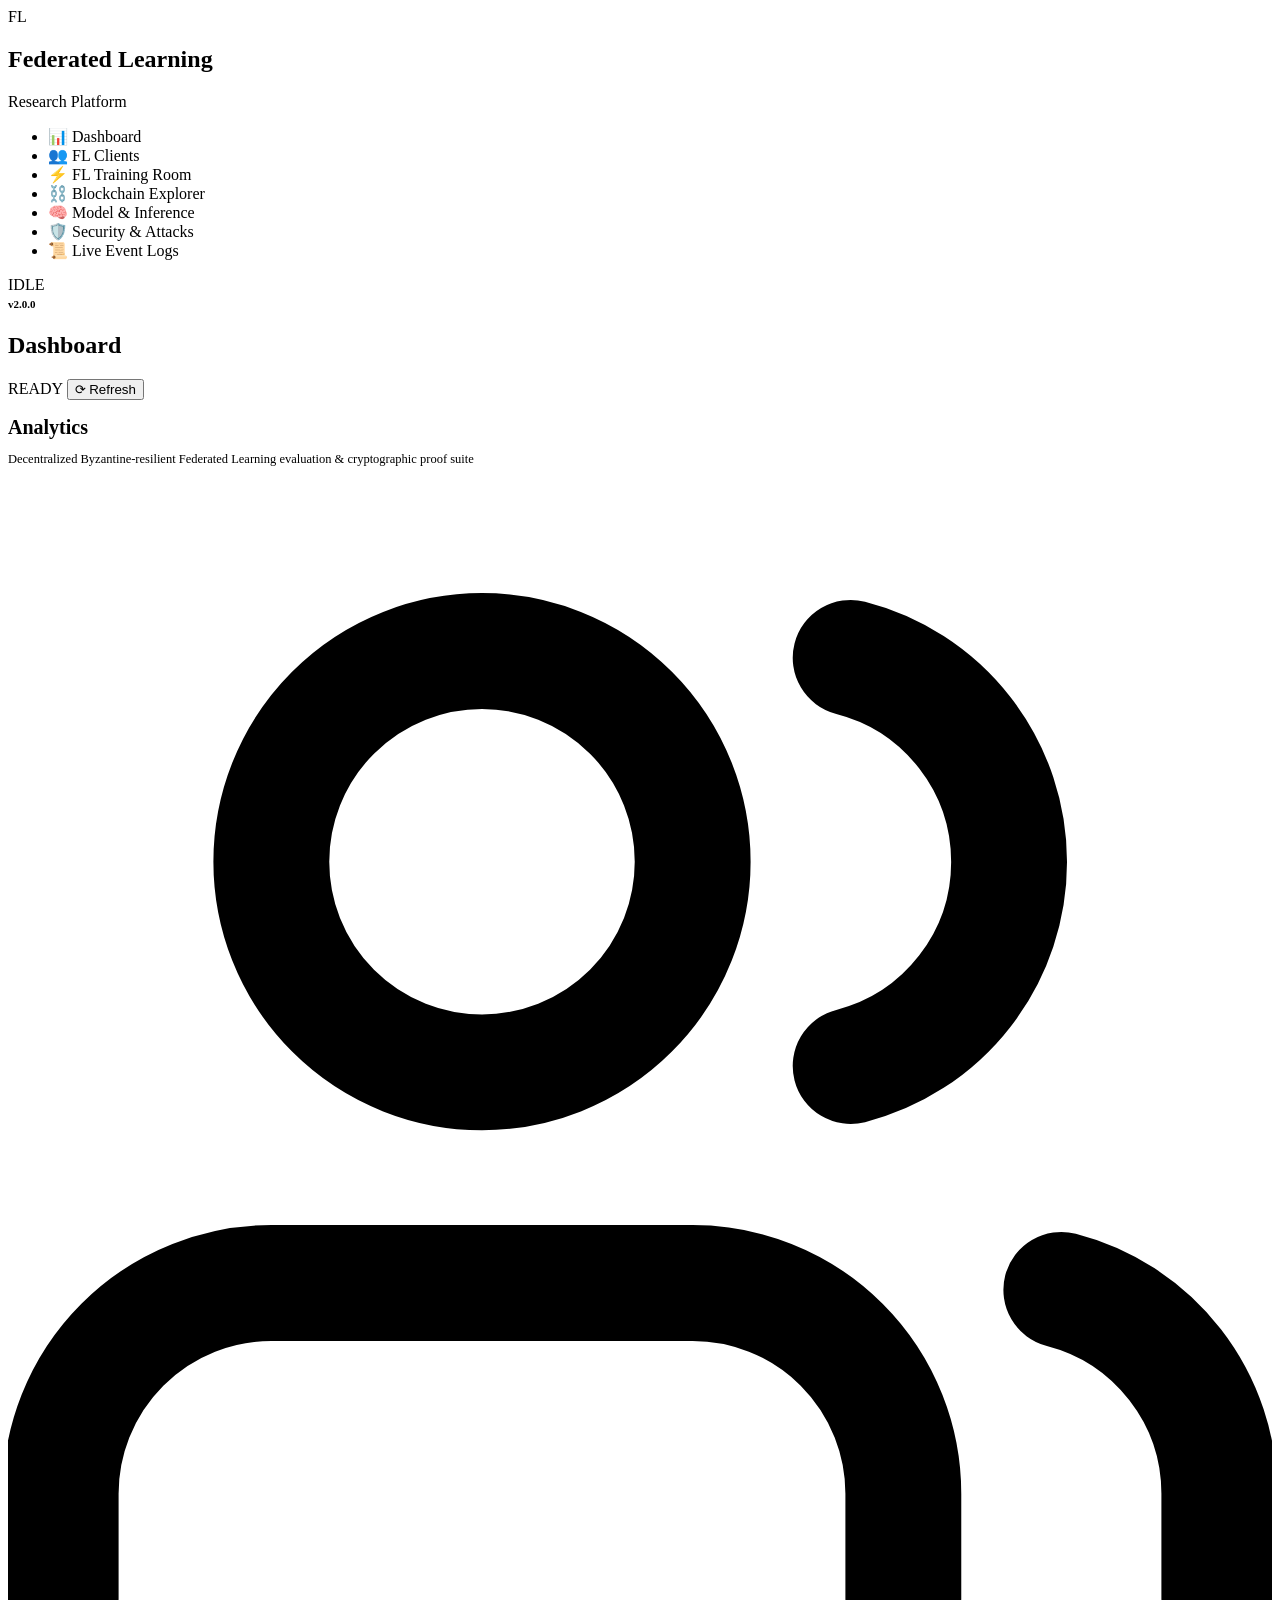
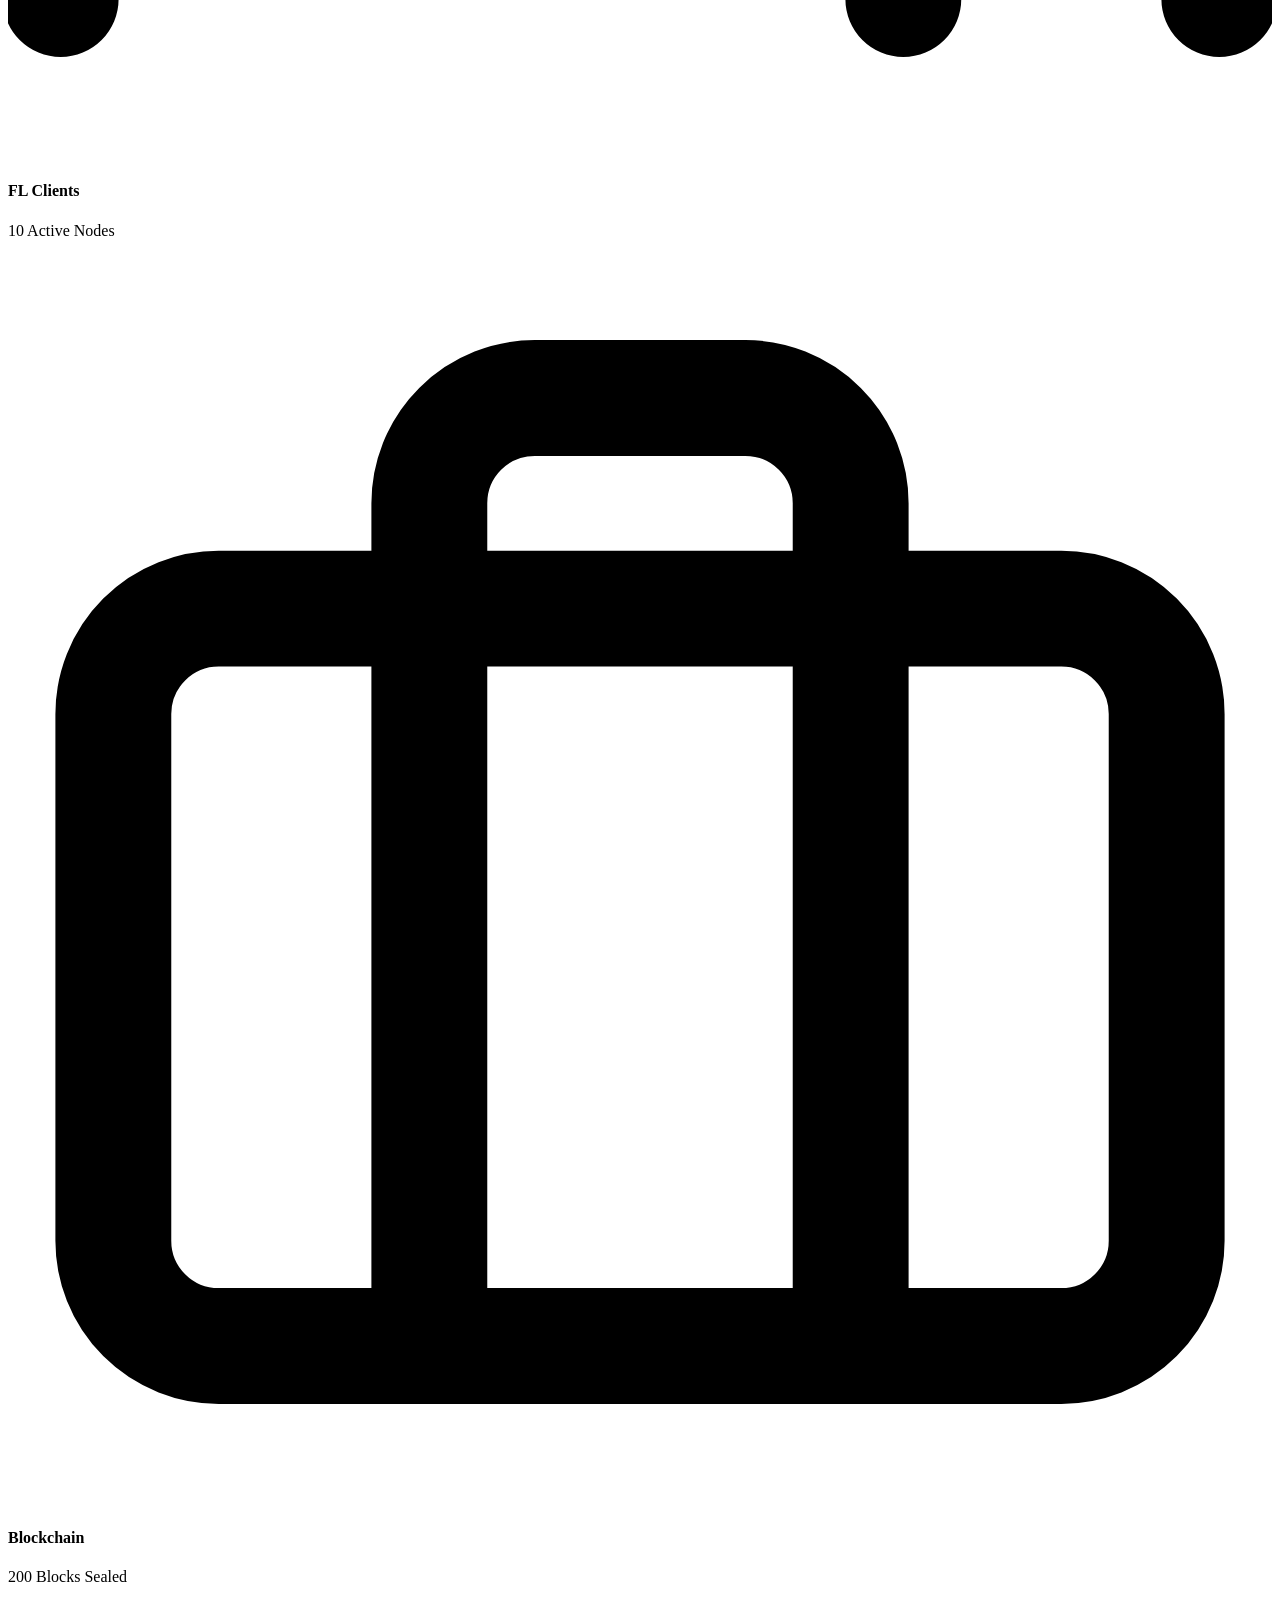
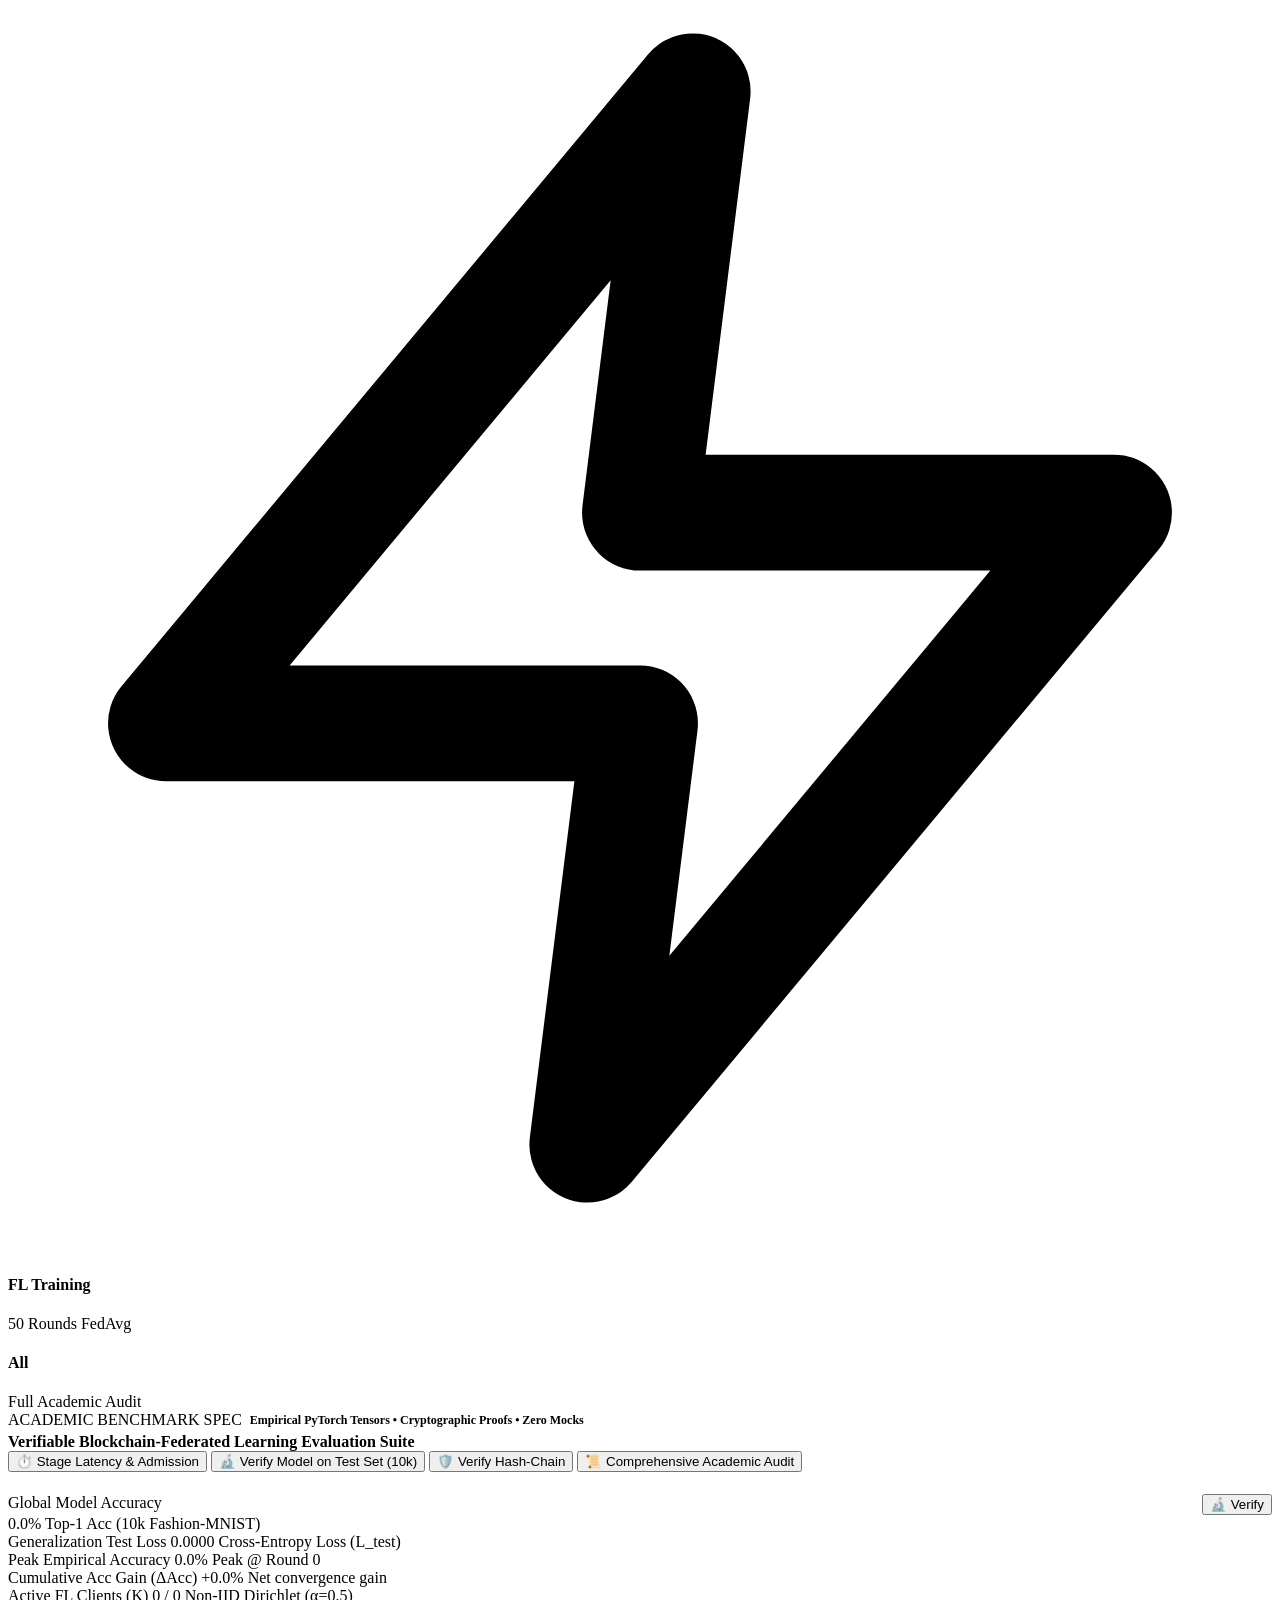
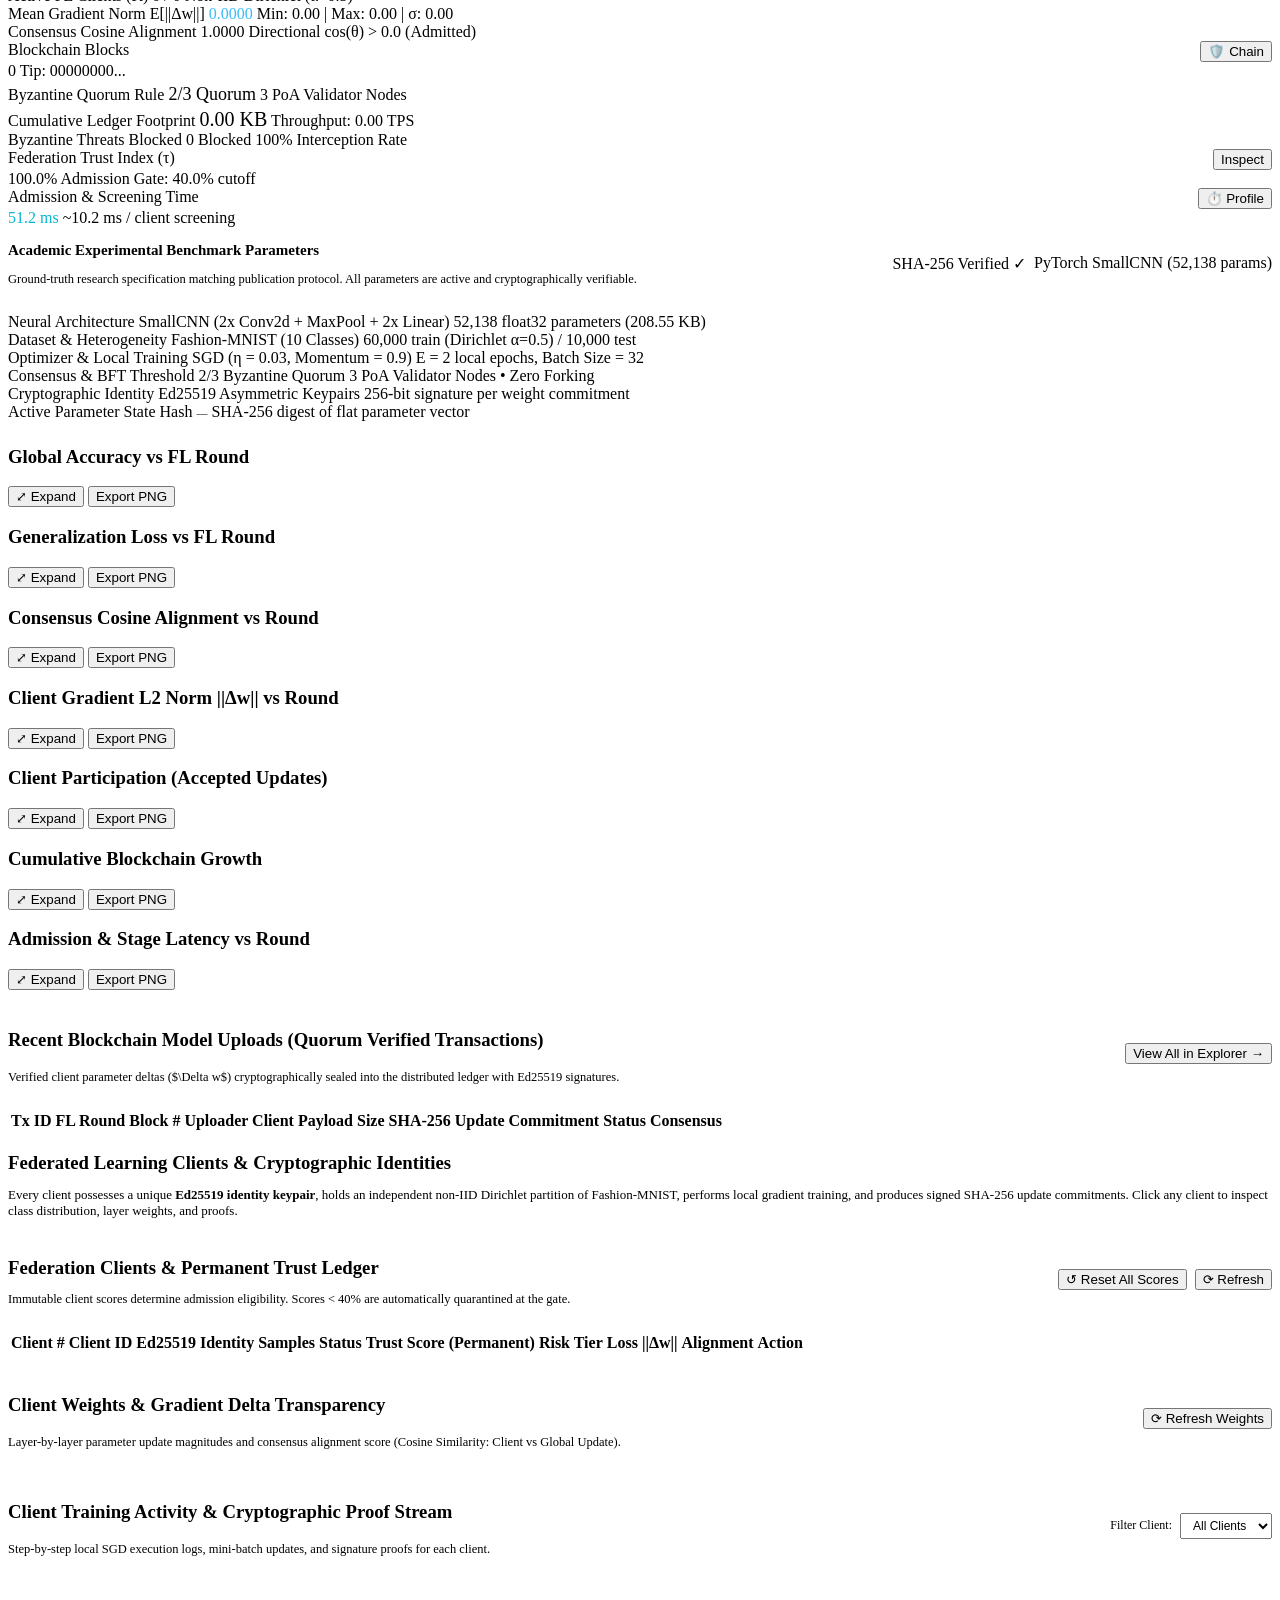
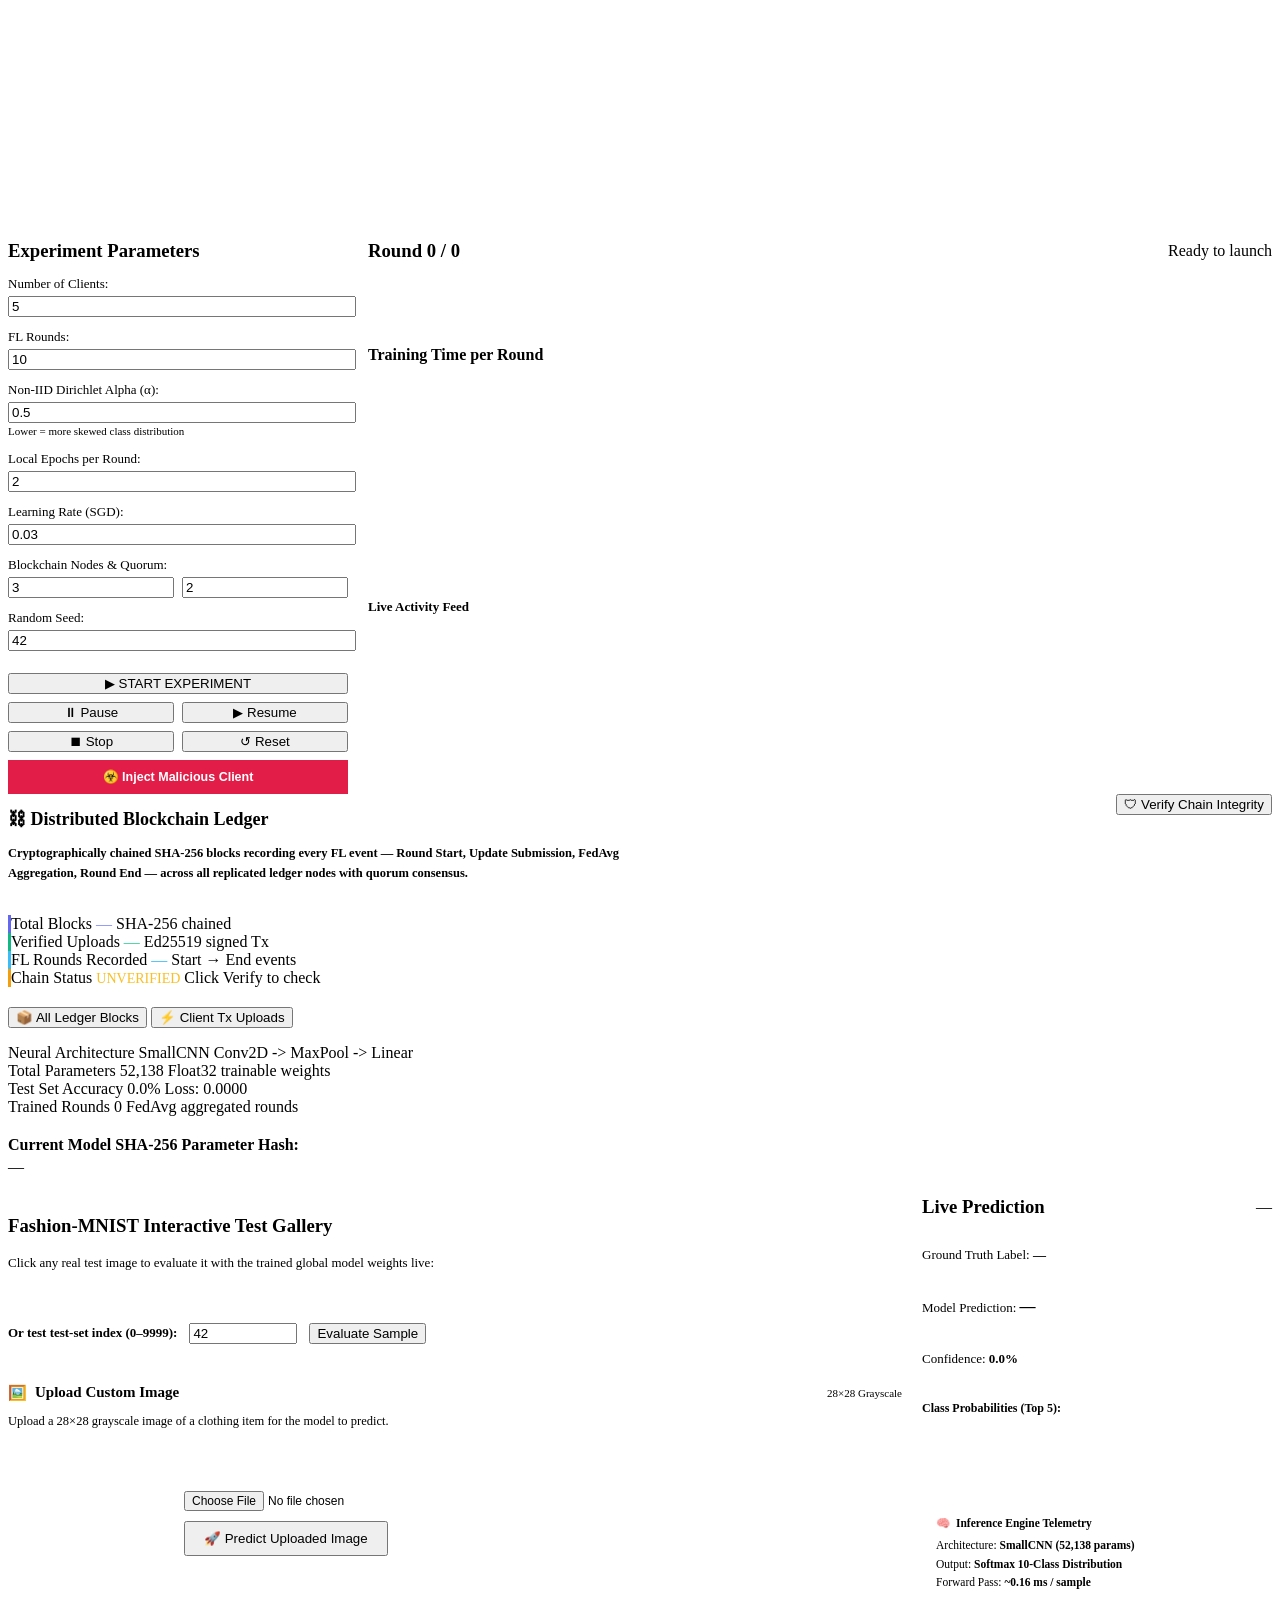
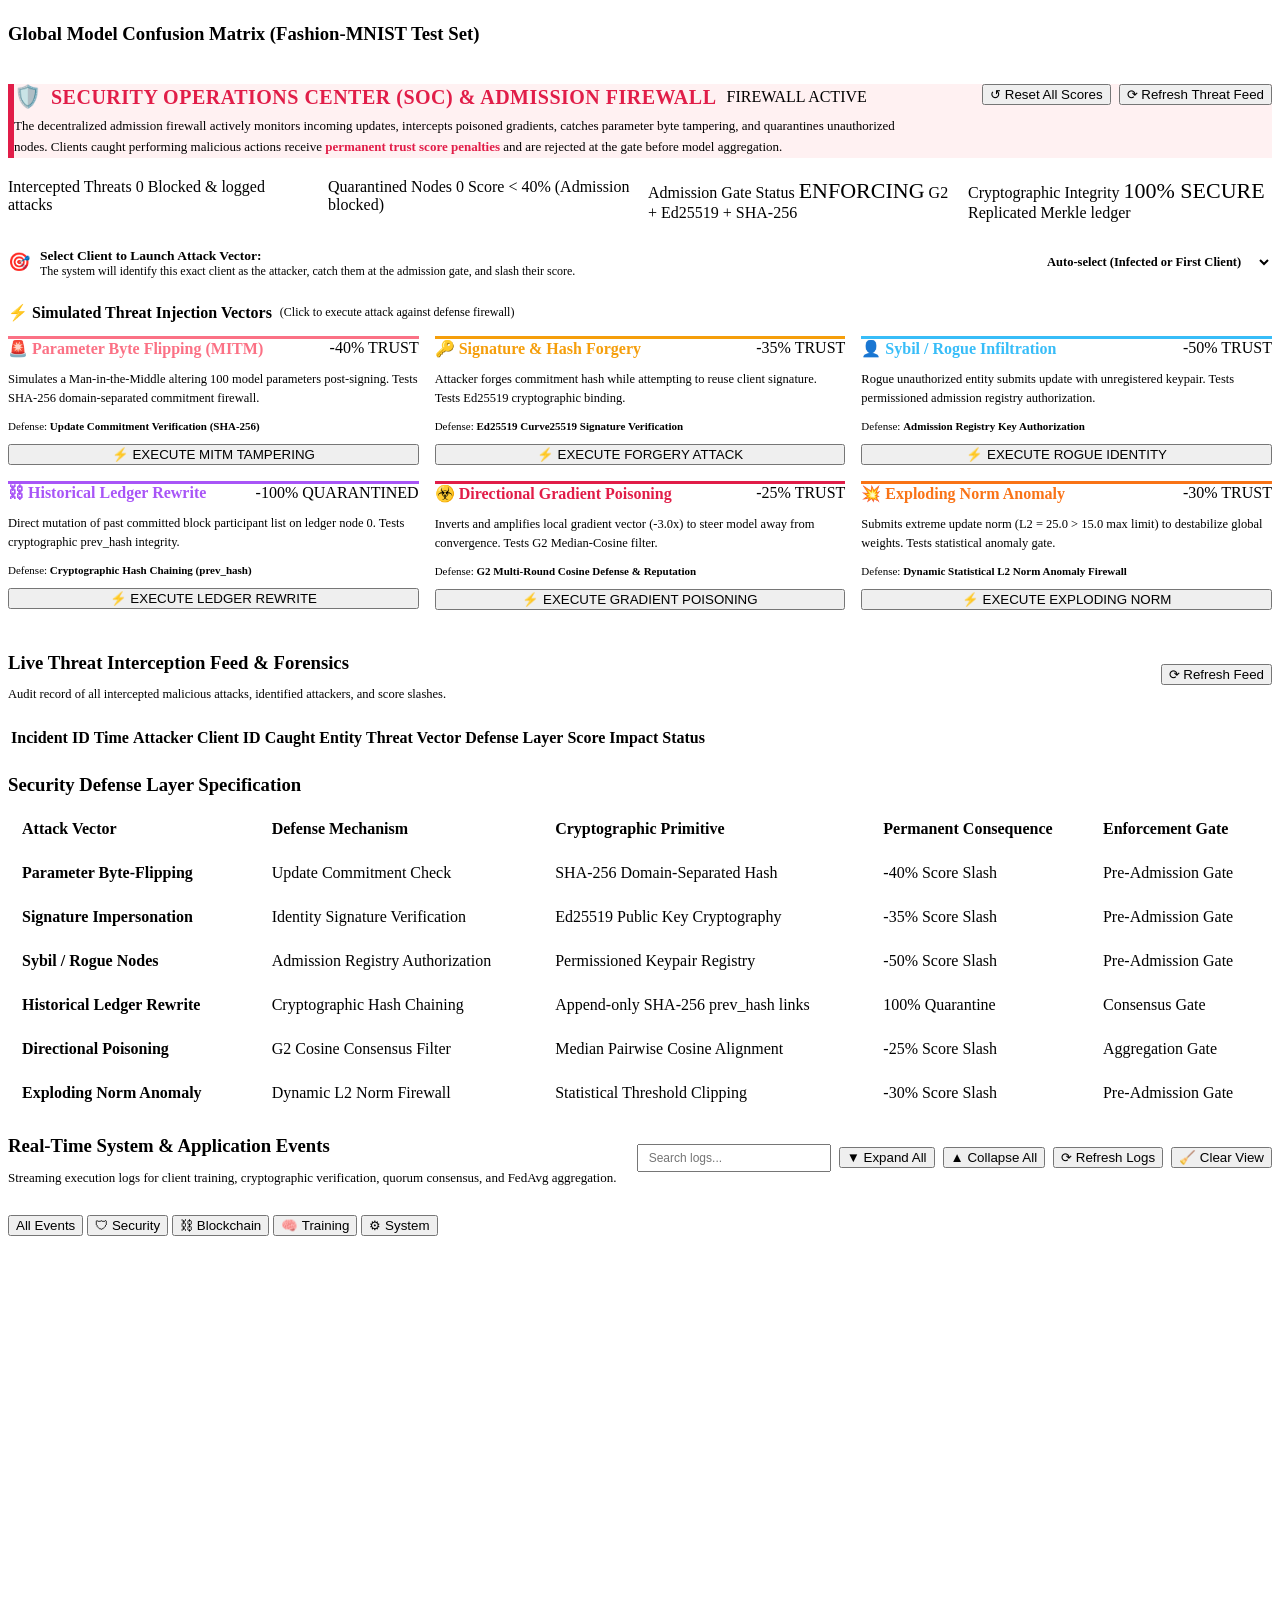
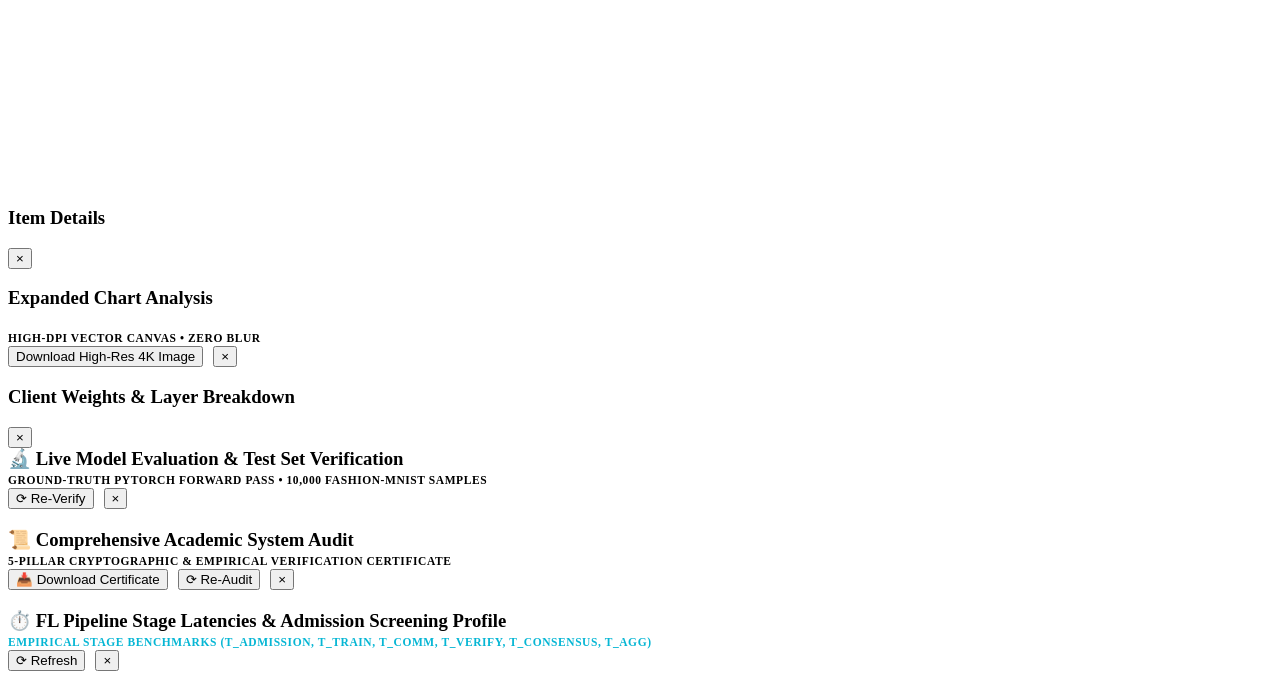
==== commit 32cd1e3d: "update" ====
--- a/src/bcflsrv/ui/static/index.html
+++ b/src/bcflsrv/ui/static/index.html
@@ -1,5 +1,6 @@
 <!DOCTYPE html>
 <html lang="en">
+
 <head>
   <meta charset="UTF-8">
   <meta name="viewport" content="width=device-width, initial-scale=1.0">
@@ -7,9 +8,12 @@
   <!-- Google Fonts: Montserrat (from flat coworking design template) -->
   <link rel="preconnect" href="https://fonts.googleapis.com">
   <link rel="preconnect" href="https://fonts.gstatic.com" crossorigin>
-  <link href="https://fonts.googleapis.com/css2?family=Montserrat:ital,wght@0,400;0,500;0,600;0,700;0,800;0,900;1,400;1,700&display=swap" rel="stylesheet">
+  <link
+    href="https://fonts.googleapis.com/css2?family=Montserrat:ital,wght@0,400;0,500;0,600;0,700;0,800;0,900;1,400;1,700&display=swap"
+    rel="stylesheet">
   <link rel="stylesheet" href="/static/style.css?v=3.0.0">
 </head>
+
 <body>
 
   <!-- ── Sidebar Navigation ────────────────────────────────────────────────── -->
@@ -17,7 +21,7 @@
     <div class="sidebar-header">
       <div class="logo-badge">FL</div>
       <div class="logo-title">
-        <h1>BC-FL-SRV</h1>
+        <h1>Federated Learning</h1>
         <span>Research Platform</span>
       </div>
     </div>
@@ -69,11 +73,6 @@
         <h2 id="top-page-title">Dashboard</h2>
       </div>
 
-      <!-- Minimalist Search Input (Screen 2 Template) -->
-      <div class="top-search-bar">
-        <svg class="search-icon" width="16" height="16" viewBox="0 0 24 24" fill="none" stroke="currentColor" stroke-width="2.5" stroke-linecap="round" stroke-linejoin="round"><circle cx="11" cy="11" r="8"></circle><line x1="21" y1="21" x2="16.65" y2="16.65"></line></svg>
-        <input type="text" id="top-search-input" placeholder="Search parameters, blocks, clients..." oninput="handleGlobalSearch(this.value)">
-      </div>
 
       <div class="top-actions">
         <span class="badge badge-info" id="header-status-badge">READY</span>
@@ -91,36 +90,54 @@
         <!-- 4-Box Category Grid (Signature Screen 2 from Template) -->
         <div style="display:flex; justify-content:space-between; align-items:flex-end; margin-bottom:14px;">
           <div>
-            <h2 style="font-size:20px; font-weight:800; color:var(--text-primary); margin-bottom:2px;">Find The Best Workspace For Your Research</h2>
-            <p style="font-size:12.5px; color:var(--text-secondary);">Decentralized Byzantine-resilient Federated Learning evaluation & cryptographic proof suite</p>
+            <h2 style="font-size:20px; font-weight:800; color:var(--text-primary); margin-bottom:2px;">Analytics</h2>
+            <p style="font-size:12.5px; color:var(--text-secondary);">Decentralized Byzantine-resilient Federated
+              Learning evaluation & cryptographic proof suite</p>
           </div>
         </div>
         <div class="category-grid">
-          <div class="category-card" onclick="document.querySelector('[data-tab=clients]').click()" title="Inspect FL Clients & Non-IID Partitions">
+          <div class="category-card" onclick="document.querySelector('[data-tab=clients]').click()"
+            title="Inspect FL Clients & Non-IID Partitions">
             <div class="category-card-icon-wrap">
               <div class="category-accent-dot"></div>
-              <svg class="category-icon-svg" viewBox="0 0 24 24" fill="none" stroke="currentColor" stroke-width="2.2" stroke-linecap="round" stroke-linejoin="round"><path d="M17 21v-2a4 4 0 0 0-4-4H5a4 4 0 0 0-4 4v2"></path><circle cx="9" cy="7" r="4"></circle><path d="M23 21v-2a4 4 0 0 0-3-3.87"></path><path d="M16 3.13a4 4 0 0 1 0 7.75"></path></svg>
+              <svg class="category-icon-svg" viewBox="0 0 24 24" fill="none" stroke="currentColor" stroke-width="2.2"
+                stroke-linecap="round" stroke-linejoin="round">
+                <path d="M17 21v-2a4 4 0 0 0-4-4H5a4 4 0 0 0-4 4v2"></path>
+                <circle cx="9" cy="7" r="4"></circle>
+                <path d="M23 21v-2a4 4 0 0 0-3-3.87"></path>
+                <path d="M16 3.13a4 4 0 0 1 0 7.75"></path>
+              </svg>
             </div>
             <h4>FL Clients</h4>
             <span id="cat-clients-count">10 Active Nodes</span>
           </div>
-          <div class="category-card" onclick="document.querySelector('[data-tab=blockchain]').click()" title="Explore Replicated Blockchain Ledger">
+          <div class="category-card" onclick="document.querySelector('[data-tab=blockchain]').click()"
+            title="Explore Replicated Blockchain Ledger">
             <div class="category-card-icon-wrap">
               <div class="category-accent-dot"></div>
-              <svg class="category-icon-svg" viewBox="0 0 24 24" fill="none" stroke="currentColor" stroke-width="2.2" stroke-linecap="round" stroke-linejoin="round"><rect x="2" y="7" width="20" height="14" rx="2" ry="2"></rect><path d="M16 21V5a2 2 0 0 0-2-2h-4a2 2 0 0 0-2 2v16"></path></svg>
+              <svg class="category-icon-svg" viewBox="0 0 24 24" fill="none" stroke="currentColor" stroke-width="2.2"
+                stroke-linecap="round" stroke-linejoin="round">
+                <rect x="2" y="7" width="20" height="14" rx="2" ry="2"></rect>
+                <path d="M16 21V5a2 2 0 0 0-2-2h-4a2 2 0 0 0-2 2v16"></path>
+              </svg>
             </div>
             <h4>Blockchain</h4>
             <span id="cat-blocks-count">200 Blocks Sealed</span>
           </div>
-          <div class="category-card" onclick="document.querySelector('[data-tab=training]').click()" title="Launch & Control Federated Training">
+          <div class="category-card" onclick="document.querySelector('[data-tab=training]').click()"
+            title="Launch & Control Federated Training">
             <div class="category-card-icon-wrap">
               <div class="category-accent-dot"></div>
-              <svg class="category-icon-svg" viewBox="0 0 24 24" fill="none" stroke="currentColor" stroke-width="2.2" stroke-linecap="round" stroke-linejoin="round"><polygon points="13 2 3 14 12 14 11 22 21 10 12 10 13 2"></polygon></svg>
+              <svg class="category-icon-svg" viewBox="0 0 24 24" fill="none" stroke="currentColor" stroke-width="2.2"
+                stroke-linecap="round" stroke-linejoin="round">
+                <polygon points="13 2 3 14 12 14 11 22 21 10 12 10 13 2"></polygon>
+              </svg>
             </div>
             <h4>FL Training</h4>
             <span id="cat-training-status">50 Rounds FedAvg</span>
           </div>
-          <div class="category-card all-card" onclick="runAcademicAudit()" title="Run Comprehensive 5-Pillar Academic Audit">
+          <div class="category-card all-card" onclick="runAcademicAudit()"
+            title="Run Comprehensive 5-Pillar Academic Audit">
             <h4>All</h4>
             <span>Full Academic Audit</span>
           </div>
@@ -131,21 +148,27 @@
           <div class="academic-bar-info">
             <div style="display:flex; align-items:center; gap:8px; margin-bottom:4px;">
               <span class="badge badge-info">ACADEMIC BENCHMARK SPEC</span>
-              <span style="font-size:12px; color:var(--text-secondary); font-weight:600;">Empirical PyTorch Tensors • Cryptographic Proofs • Zero Mocks</span>
-            </div>
-            <h3 style="font-size:16px; margin:0; font-weight:800; color:var(--text-primary);">Verifiable Blockchain-Federated Learning Evaluation Suite</h3>
+              <span style="font-size:12px; color:var(--text-secondary); font-weight:600;">Empirical PyTorch Tensors •
+                Cryptographic Proofs • Zero Mocks</span>
+            </div>
+            <h3 style="font-size:16px; margin:0; font-weight:800; color:var(--text-primary);">Verifiable
+              Blockchain-Federated Learning Evaluation Suite</h3>
           </div>
           <div class="academic-bar-actions">
-            <button class="btn btn-secondary btn-sm" onclick="showLatencyModal()" title="Inspect pipeline stage durations and per-client admission screening audit">
+            <button class="btn btn-secondary btn-sm" onclick="showLatencyModal()"
+              title="Inspect pipeline stage durations and per-client admission screening audit">
               ⏱️ Stage Latency & Admission
             </button>
-            <button class="btn btn-secondary btn-sm" onclick="verifyModelTestSet()" title="Run real PyTorch evaluation on 10,000 Fashion-MNIST test samples">
+            <button class="btn btn-secondary btn-sm" onclick="verifyModelTestSet()"
+              title="Run real PyTorch evaluation on 10,000 Fashion-MNIST test samples">
               🔬 Verify Model on Test Set (10k)
             </button>
-            <button class="btn btn-secondary btn-sm" onclick="verifyBlockchainChain()" title="Traverse SHA-256 block hash links from Genesis to Tip">
+            <button class="btn btn-secondary btn-sm" onclick="verifyBlockchainChain()"
+              title="Traverse SHA-256 block hash links from Genesis to Tip">
               🛡️ Verify Hash-Chain
             </button>
-            <button class="btn btn-primary btn-sm" onclick="runAcademicAudit()" title="Run end-to-end 5-pillar academic cryptographic & empirical audit">
+            <button class="btn btn-primary btn-sm" onclick="runAcademicAudit()"
+              title="Run end-to-end 5-pillar academic cryptographic & empirical audit">
               📜 Comprehensive Academic Audit
             </button>
           </div>
@@ -157,7 +180,8 @@
           <div class="card kpi-card">
             <div style="display:flex; justify-content:space-between; align-items:flex-start;">
               <span class="kpi-label">Global Model Accuracy</span>
-              <button class="verify-pill-btn" onclick="verifyModelTestSet()" title="Verify live on 10,000 test set">🔬 Verify</button>
+              <button class="verify-pill-btn" onclick="verifyModelTestSet()" title="Verify live on 10,000 test set">🔬
+                Verify</button>
             </div>
             <span class="kpi-val" id="kpi-accuracy" style="color:var(--accent-cyan);">0.0%</span>
             <span class="kpi-sub">Top-1 Acc (10k Fashion-MNIST)</span>
@@ -209,7 +233,8 @@
           <div class="card kpi-card">
             <div style="display:flex; justify-content:space-between; align-items:flex-start;">
               <span class="kpi-label">Blockchain Blocks</span>
-              <button class="verify-pill-btn" onclick="verifyBlockchainChain()" title="Verify SHA-256 hash chain">🛡️ Chain</button>
+              <button class="verify-pill-btn" onclick="verifyBlockchainChain()" title="Verify SHA-256 hash chain">🛡️
+                Chain</button>
             </div>
             <span class="kpi-val" id="kpi-blocks" style="color:var(--accent-purple);">0</span>
             <span class="kpi-sub" id="kpi-blocks-sub">Tip: 00000000...</span>
@@ -218,7 +243,8 @@
           <!-- 9. Quorum Consensus Protocol -->
           <div class="card kpi-card">
             <span class="kpi-label">Byzantine Quorum Rule</span>
-            <span class="kpi-val" id="kpi-quorum" style="font-size:18px; line-height:28px; color:var(--text-primary);">2/3 Quorum</span>
+            <span class="kpi-val" id="kpi-quorum"
+              style="font-size:18px; line-height:28px; color:var(--text-primary);">2/3 Quorum</span>
             <span class="kpi-sub">3 PoA Validator Nodes</span>
           </div>
 
@@ -240,7 +266,8 @@
           <div class="card kpi-card">
             <div style="display:flex; justify-content:space-between; align-items:flex-start;">
               <span class="kpi-label">Federation Trust Index (τ)</span>
-              <button class="verify-pill-btn" onclick="document.querySelector('[data-tab=clients]').click()" title="Inspect permanent trust ledger">Inspect</button>
+              <button class="verify-pill-btn" onclick="document.querySelector('[data-tab=clients]').click()"
+                title="Inspect permanent trust ledger">Inspect</button>
             </div>
             <span class="kpi-val" id="kpi-trust-avg" style="color:var(--accent-emerald);">100.0%</span>
             <span class="kpi-sub">Admission Gate: 40.0% cutoff</span>
@@ -250,7 +277,8 @@
           <div class="card kpi-card">
             <div style="display:flex; justify-content:space-between; align-items:flex-start;">
               <span class="kpi-label">Admission & Screening Time</span>
-              <button class="verify-pill-btn" onclick="showLatencyModal()" title="Inspect pipeline stage latency waterfall">⏱️ Profile</button>
+              <button class="verify-pill-btn" onclick="showLatencyModal()"
+                title="Inspect pipeline stage latency waterfall">⏱️ Profile</button>
             </div>
             <span class="kpi-val" id="kpi-admission-time" style="color:#06b6d4;">51.2 ms</span>
             <span class="kpi-sub" id="kpi-admission-sub">~10.2 ms / client screening</span>
@@ -259,15 +287,18 @@
 
         <!-- Academic Experimental Setup & Research Parameters Matrix -->
         <div class="card" style="margin-bottom: 24px;">
-          <div style="display:flex; justify-content:space-between; align-items:center; margin-bottom:14px; flex-wrap:wrap; gap:8px;">
+          <div
+            style="display:flex; justify-content:space-between; align-items:center; margin-bottom:14px; flex-wrap:wrap; gap:8px;">
             <div>
               <h3 style="margin-bottom:2px; font-size:15px;">Academic Experimental Benchmark Parameters</h3>
               <p style="font-size:12.5px; color:var(--text-secondary);">
-                Ground-truth research specification matching publication protocol. All parameters are active and cryptographically verifiable.
+                Ground-truth research specification matching publication protocol. All parameters are active and
+                cryptographically verifiable.
               </p>
             </div>
             <div style="display:flex; gap:8px; align-items:center;">
-              <span class="badge badge-success" id="matrix-model-hash-badge" title="Active Model Weights SHA-256">SHA-256 Verified ✓</span>
+              <span class="badge badge-success" id="matrix-model-hash-badge"
+                title="Active Model Weights SHA-256">SHA-256 Verified ✓</span>
               <span class="badge badge-info">PyTorch SmallCNN (52,138 params)</span>
             </div>
           </div>
@@ -299,7 +330,9 @@
             </div>
             <div class="matrix-item">
               <span class="matrix-label">Active Parameter State Hash</span>
-              <span class="matrix-val mono" id="matrix-param-hash" style="font-size:12px;" title="Full SHA-256 parameter hash">—</span>
+              <span class="matrix-val mono" id="matrix-param-hash"
+                style="font-size:11px; word-break:break-all; overflow-wrap:anywhere; line-height:1.4;"
+                title="Full SHA-256 parameter hash">—</span>
               <span class="matrix-note">SHA-256 digest of flat parameter vector</span>
             </div>
           </div>
@@ -312,12 +345,14 @@
             <div class="chart-header">
               <h3>Global Accuracy vs FL Round</h3>
               <div class="chart-action-group">
-                <button class="btn btn-secondary btn-sm" onclick="expandChart('accuracy')" title="Expand high-resolution view">⤢ Expand</button>
+                <button class="btn btn-secondary btn-sm" onclick="expandChart('accuracy')"
+                  title="Expand high-resolution view">⤢ Expand</button>
                 <button class="btn btn-secondary btn-sm" onclick="charts.accuracy.exportImage()">Export PNG</button>
               </div>
             </div>
             <div class="chart-canvas-container">
-              <canvas id="chart-accuracy" style="position:absolute; top:0; left:0; width:100%; height:100%; max-width:100%; max-height:100%; display:block;"></canvas>
+              <canvas id="chart-accuracy"
+                style="position:absolute; top:0; left:0; width:100%; height:100%; max-width:100%; max-height:100%; display:block;"></canvas>
             </div>
           </div>
 
@@ -326,12 +361,14 @@
             <div class="chart-header">
               <h3>Generalization Loss vs FL Round</h3>
               <div class="chart-action-group">
-                <button class="btn btn-secondary btn-sm" onclick="expandChart('loss')" title="Expand high-resolution view">⤢ Expand</button>
+                <button class="btn btn-secondary btn-sm" onclick="expandChart('loss')"
+                  title="Expand high-resolution view">⤢ Expand</button>
                 <button class="btn btn-secondary btn-sm" onclick="charts.loss.exportImage()">Export PNG</button>
               </div>
             </div>
             <div class="chart-canvas-container">
-              <canvas id="chart-loss" style="position:absolute; top:0; left:0; width:100%; height:100%; max-width:100%; max-height:100%; display:block;"></canvas>
+              <canvas id="chart-loss"
+                style="position:absolute; top:0; left:0; width:100%; height:100%; max-width:100%; max-height:100%; display:block;"></canvas>
             </div>
           </div>
 
@@ -340,12 +377,14 @@
             <div class="chart-header">
               <h3>Consensus Cosine Alignment vs Round</h3>
               <div class="chart-action-group">
-                <button class="btn btn-secondary btn-sm" onclick="expandChart('cosineSim')" title="Expand high-resolution view">⤢ Expand</button>
+                <button class="btn btn-secondary btn-sm" onclick="expandChart('cosineSim')"
+                  title="Expand high-resolution view">⤢ Expand</button>
                 <button class="btn btn-secondary btn-sm" onclick="charts.cosineSim.exportImage()">Export PNG</button>
               </div>
             </div>
             <div class="chart-canvas-container">
-              <canvas id="chart-cosine-sim" style="position:absolute; top:0; left:0; width:100%; height:100%; max-width:100%; max-height:100%; display:block;"></canvas>
+              <canvas id="chart-cosine-sim"
+                style="position:absolute; top:0; left:0; width:100%; height:100%; max-width:100%; max-height:100%; display:block;"></canvas>
             </div>
           </div>
 
@@ -354,12 +393,15 @@
             <div class="chart-header">
               <h3>Client Gradient L2 Norm ||Δw|| vs Round</h3>
               <div class="chart-action-group">
-                <button class="btn btn-secondary btn-sm" onclick="expandChart('gradientNorms')" title="Expand high-resolution view">⤢ Expand</button>
-                <button class="btn btn-secondary btn-sm" onclick="charts.gradientNorms.exportImage()">Export PNG</button>
+                <button class="btn btn-secondary btn-sm" onclick="expandChart('gradientNorms')"
+                  title="Expand high-resolution view">⤢ Expand</button>
+                <button class="btn btn-secondary btn-sm" onclick="charts.gradientNorms.exportImage()">Export
+                  PNG</button>
               </div>
             </div>
             <div class="chart-canvas-container">
-              <canvas id="chart-gradient-norms" style="position:absolute; top:0; left:0; width:100%; height:100%; max-width:100%; max-height:100%; display:block;"></canvas>
+              <canvas id="chart-gradient-norms"
+                style="position:absolute; top:0; left:0; width:100%; height:100%; max-width:100%; max-height:100%; display:block;"></canvas>
             </div>
           </div>
 
@@ -368,12 +410,15 @@
             <div class="chart-header">
               <h3>Client Participation (Accepted Updates)</h3>
               <div class="chart-action-group">
-                <button class="btn btn-secondary btn-sm" onclick="expandChart('participation')" title="Expand high-resolution view">⤢ Expand</button>
-                <button class="btn btn-secondary btn-sm" onclick="charts.participation.exportImage()">Export PNG</button>
+                <button class="btn btn-secondary btn-sm" onclick="expandChart('participation')"
+                  title="Expand high-resolution view">⤢ Expand</button>
+                <button class="btn btn-secondary btn-sm" onclick="charts.participation.exportImage()">Export
+                  PNG</button>
               </div>
             </div>
             <div class="chart-canvas-container">
-              <canvas id="chart-participation" style="position:absolute; top:0; left:0; width:100%; height:100%; max-width:100%; max-height:100%; display:block;"></canvas>
+              <canvas id="chart-participation"
+                style="position:absolute; top:0; left:0; width:100%; height:100%; max-width:100%; max-height:100%; display:block;"></canvas>
             </div>
           </div>
 
@@ -382,12 +427,14 @@
             <div class="chart-header">
               <h3>Cumulative Blockchain Growth</h3>
               <div class="chart-action-group">
-                <button class="btn btn-secondary btn-sm" onclick="expandChart('blockchain')" title="Expand high-resolution view">⤢ Expand</button>
+                <button class="btn btn-secondary btn-sm" onclick="expandChart('blockchain')"
+                  title="Expand high-resolution view">⤢ Expand</button>
                 <button class="btn btn-secondary btn-sm" onclick="charts.blockchain.exportImage()">Export PNG</button>
               </div>
             </div>
             <div class="chart-canvas-container">
-              <canvas id="chart-blockchain" style="position:absolute; top:0; left:0; width:100%; height:100%; max-width:100%; max-height:100%; display:block;"></canvas>
+              <canvas id="chart-blockchain"
+                style="position:absolute; top:0; left:0; width:100%; height:100%; max-width:100%; max-height:100%; display:block;"></canvas>
             </div>
           </div>
 
@@ -396,12 +443,14 @@
             <div class="chart-header">
               <h3>Admission & Stage Latency vs Round</h3>
               <div class="chart-action-group">
-                <button class="btn btn-secondary btn-sm" onclick="expandChart('latency')" title="Expand high-resolution view">⤢ Expand</button>
+                <button class="btn btn-secondary btn-sm" onclick="expandChart('latency')"
+                  title="Expand high-resolution view">⤢ Expand</button>
                 <button class="btn btn-secondary btn-sm" onclick="charts.latency.exportImage()">Export PNG</button>
               </div>
             </div>
             <div class="chart-canvas-container">
-              <canvas id="chart-latency" style="position:absolute; top:0; left:0; width:100%; height:100%; max-width:100%; max-height:100%; display:block;"></canvas>
+              <canvas id="chart-latency"
+                style="position:absolute; top:0; left:0; width:100%; height:100%; max-width:100%; max-height:100%; display:block;"></canvas>
             </div>
           </div>
         </div>
@@ -412,10 +461,12 @@
             <div>
               <h3>Recent Blockchain Model Uploads (Quorum Verified Transactions)</h3>
               <p style="font-size:12.5px; color:var(--text-secondary); margin-top:2px;">
-                Verified client parameter deltas ($\Delta w$) cryptographically sealed into the distributed ledger with Ed25519 signatures.
+                Verified client parameter deltas ($\Delta w$) cryptographically sealed into the distributed ledger with
+                Ed25519 signatures.
               </p>
             </div>
-            <button class="btn btn-secondary btn-sm" onclick="document.querySelector('[data-tab=blockchain]').click()">View All in Explorer →</button>
+            <button class="btn btn-secondary btn-sm"
+              onclick="document.querySelector('[data-tab=blockchain]').click()">View All in Explorer →</button>
           </div>
           <div class="table-responsive">
             <table>
@@ -447,16 +498,20 @@
         <div class="card" style="margin-bottom: 20px;">
           <h3 style="margin-bottom: 8px;">Federated Learning Clients & Cryptographic Identities</h3>
           <p style="font-size: 13px; color: var(--text-secondary);">
-            Every client possesses a unique <strong>Ed25519 identity keypair</strong>, holds an independent non-IID Dirichlet partition of Fashion-MNIST, performs local gradient training, and produces signed SHA-256 update commitments. Click any client to inspect class distribution, layer weights, and proofs.
+            Every client possesses a unique <strong>Ed25519 identity keypair</strong>, holds an independent non-IID
+            Dirichlet partition of Fashion-MNIST, performs local gradient training, and produces signed SHA-256 update
+            commitments. Click any client to inspect class distribution, layer weights, and proofs.
           </p>
         </div>
 
         <!-- Clients Overview Table -->
         <div class="card" style="margin-bottom: 20px;">
-          <div style="display:flex; justify-content:space-between; align-items:center; margin-bottom:12px; flex-wrap:wrap; gap:8px;">
+          <div
+            style="display:flex; justify-content:space-between; align-items:center; margin-bottom:12px; flex-wrap:wrap; gap:8px;">
             <div>
               <h3 style="margin-bottom:2px;">Federation Clients & Permanent Trust Ledger</h3>
-              <p style="font-size:12.5px; color:var(--text-secondary);">Immutable client scores determine admission eligibility. Scores &lt; 40% are automatically quarantined at the gate.</p>
+              <p style="font-size:12.5px; color:var(--text-secondary);">Immutable client scores determine admission
+                eligibility. Scores &lt; 40% are automatically quarantined at the gate.</p>
             </div>
             <div style="display:flex; gap:8px;">
               <button class="btn btn-secondary btn-sm" onclick="resetAllClientScores()">↺ Reset All Scores</button>
@@ -493,7 +548,8 @@
             <div>
               <h3>Client Weights & Gradient Delta Transparency</h3>
               <p style="font-size:12.5px; color:var(--text-secondary); margin-top:2px;">
-                Layer-by-layer parameter update magnitudes and consensus alignment score ($\cos(\Delta w_i, \Delta w_{\text{global}})$).
+                Layer-by-layer parameter update magnitudes and consensus alignment score (Cosine Similarity: Client vs
+                Global Update).
               </p>
             </div>
             <button class="btn btn-secondary btn-sm" onclick="loadClients()">⟳ Refresh Weights</button>
@@ -514,7 +570,8 @@
             </div>
             <div style="display:flex; align-items:center; gap:8px;">
               <label style="font-size:12px; color:var(--text-secondary);">Filter Client:</label>
-              <select id="select-client-log" onchange="renderFilteredClientLogs()" style="padding:4px 8px; font-size:12px;">
+              <select id="select-client-log" onchange="renderFilteredClientLogs()"
+                style="padding:4px 8px; font-size:12px;">
                 <option value="all">All Clients</option>
               </select>
             </div>
@@ -547,23 +604,27 @@
               </div>
 
               <div>
-                <label style="display:block; margin-bottom:4px; color:var(--text-secondary);">Non-IID Dirichlet Alpha (α):</label>
+                <label style="display:block; margin-bottom:4px; color:var(--text-secondary);">Non-IID Dirichlet Alpha
+                  (α):</label>
                 <input type="number" id="input-alpha" value="0.5" step="0.1" min="0.1" max="5.0" style="width:100%;">
                 <span style="font-size:11px; color:var(--text-muted);">Lower = more skewed class distribution</span>
               </div>
 
               <div>
-                <label style="display:block; margin-bottom:4px; color:var(--text-secondary);">Local Epochs per Round:</label>
+                <label style="display:block; margin-bottom:4px; color:var(--text-secondary);">Local Epochs per
+                  Round:</label>
                 <input type="number" id="input-epochs" value="2" min="1" max="5" style="width:100%;">
               </div>
 
               <div>
-                <label style="display:block; margin-bottom:4px; color:var(--text-secondary);">Learning Rate (SGD):</label>
+                <label style="display:block; margin-bottom:4px; color:var(--text-secondary);">Learning Rate
+                  (SGD):</label>
                 <input type="number" id="input-lr" value="0.03" step="0.01" min="0.001" max="0.5" style="width:100%;">
               </div>
 
               <div>
-                <label style="display:block; margin-bottom:4px; color:var(--text-secondary);">Blockchain Nodes & Quorum:</label>
+                <label style="display:block; margin-bottom:4px; color:var(--text-secondary);">Blockchain Nodes &
+                  Quorum:</label>
                 <div style="display:flex; gap:8px;">
                   <input type="number" id="input-nodes" value="3" min="1" max="7" style="width:50%;" title="Nodes">
                   <input type="number" id="input-quorum" value="2" min="1" max="7" style="width:50%;" title="Quorum">
@@ -576,19 +637,24 @@
               </div>
 
               <div style="display: grid; grid-template-columns: 1fr 1fr; gap: 8px; margin-top: 10px;">
-                <button class="btn btn-success" id="btn-start-exp" style="grid-column: span 2;">▶ START EXPERIMENT</button>
+                <button class="btn btn-success" id="btn-start-exp" style="grid-column: span 2;">▶ START
+                  EXPERIMENT</button>
                 <button class="btn btn-warning" id="btn-pause-exp">⏸ Pause</button>
                 <button class="btn btn-primary" id="btn-resume-exp">▶ Resume</button>
                 <button class="btn btn-danger" id="btn-stop-exp">⏹ Stop</button>
                 <button class="btn btn-secondary" id="btn-reset-exp">↺ Reset</button>
-                <button class="btn btn-danger" id="btn-inject-malice" style="grid-column: span 2; background: #e11d48; color: #ffffff; border: 1.5px solid var(--ink); box-shadow: var(--shadow-sm); font-weight:700; letter-spacing:0.3px;">☣️ ADD INFECTED CLIENT (MALICIOUS AGENT)</button>
-              </div>
-              <div id="infected-client-status-box" style="margin-top:8px; padding:10px 14px; background:#fff1f2; border:1.5px solid #fda4af; border-radius:12px; font-size:11.5px; display:none;">
+                <button class="btn btn-danger" id="btn-inject-malice"
+                  style="grid-column: span 2; background: #e11d48; color: #ffffff; border: 1.5px solid var(--border-dark); box-shadow: var(--shadow-flat-sm); font-weight:700; font-size:12.5px; padding:9px 12px; white-space:normal; line-height:1.3; text-align:center;">☣️
+                  Inject Malicious Client</button>
+              </div>
+              <div id="infected-client-status-box"
+                style="margin-top:8px; padding:10px 14px; background:#fff1f2; border:1.5px solid #fda4af; border-radius:12px; font-size:11.5px; display:none;">
                 <div style="display:flex; align-items:center; justify-content:space-between;">
                   <span style="color:#e11d48; font-weight:700;">☣️ Rogue Node Active:</span>
                   <span id="infected-client-badge" class="badge badge-danger">1 INFECTED</span>
                 </div>
-                <div style="color:var(--text-secondary); margin-top:3px; font-size:11px;">Randomly injects poisoned gradients, broken weights, and tampered commitments during rounds.</div>
+                <div style="color:var(--text-secondary); margin-top:3px; font-size:11px;">Randomly injects poisoned
+                  gradients, broken weights, and tampered commitments during rounds.</div>
               </div>
             </div>
           </div>
@@ -607,8 +673,10 @@
             <div class="chart-header">
               <h4>Training Time per Round</h4>
             </div>
-            <div class="chart-canvas-container" style="height:180px; min-height:180px; max-height:180px; margin-bottom: 16px;">
-              <canvas id="chart-time" style="position:absolute; top:0; left:0; width:100%; height:100%; max-width:100%; max-height:100%; display:block;"></canvas>
+            <div class="chart-canvas-container"
+              style="height:180px; min-height:180px; max-height:180px; margin-bottom: 16px;">
+              <canvas id="chart-time"
+                style="position:absolute; top:0; left:0; width:100%; height:100%; max-width:100%; max-height:100%; display:block;"></canvas>
             </div>
 
             <h4 style="margin-bottom: 8px; font-size: 13px;">Live Activity Feed</h4>
@@ -628,9 +696,12 @@
         <!-- Header + Verify Button -->
         <div style="display:flex; justify-content:space-between; align-items:flex-start; margin-bottom:20px;">
           <div>
-            <h2 style="font-size:18px; font-weight:800; color:var(--text-primary); margin-bottom:4px;">⛓ Distributed Blockchain Ledger</h2>
-            <p style="font-size:12.5px; color:var(--text-secondary); max-width:620px; line-height:1.6; font-weight:600;">
-              Cryptographically chained SHA-256 blocks recording every FL event — Round Start, Update Submission, FedAvg Aggregation, Round End — across all replicated ledger nodes with quorum consensus.
+            <h2 style="font-size:18px; font-weight:800; color:var(--text-primary); margin-bottom:4px;">⛓ Distributed
+              Blockchain Ledger</h2>
+            <p
+              style="font-size:12.5px; color:var(--text-secondary); max-width:620px; line-height:1.6; font-weight:600;">
+              Cryptographically chained SHA-256 blocks recording every FL event — Round Start, Update Submission, FedAvg
+              Aggregation, Round End — across all replicated ledger nodes with quorum consensus.
             </p>
           </div>
           <button class="btn btn-primary" id="btn-verify-chain" style="flex-shrink:0;">
@@ -664,8 +735,10 @@
 
         <!-- View Toggle -->
         <div class="filter-pills" style="margin-bottom:16px;">
-          <button class="filter-pill active" id="pill-all-blocks" onclick="switchBlockchainView('blocks')">📦 All Ledger Blocks</button>
-          <button class="filter-pill" id="pill-uploads" onclick="switchBlockchainView('uploads')">⚡ Client Tx Uploads</button>
+          <button class="filter-pill active" id="pill-all-blocks" onclick="switchBlockchainView('blocks')">📦 All Ledger
+            Blocks</button>
+          <button class="filter-pill" id="pill-uploads" onclick="switchBlockchainView('uploads')">⚡ Client Tx
+            Uploads</button>
         </div>
 
         <!-- Blocks View -->
@@ -729,23 +802,6 @@
           </div>
         </div>
 
-        <!-- Model Accuracy & Non-IID Convergence Documentation -->
-        <div class="card" style="margin-bottom: 20px; border-left: 3px solid var(--accent-cyan);">
-          <div style="display:flex; justify-content:space-between; align-items:flex-start;">
-            <div>
-              <h3 style="color:var(--accent-cyan); margin-bottom:6px;">Model Accuracy & Non-IID Dirichlet Convergence Analysis</h3>
-              <p style="font-size:13px; color:var(--text-secondary); line-height:1.6;">
-                <strong>Baseline vs Converged Comparison:</strong> Initial 5-round smoke testing achieved <strong>66.57%</strong> accuracy due to early stopping and limited mini-batches (20 max batches/client). Under full federated optimization (10 rounds, 2 local epochs, 40 batches, $\text{lr}=0.03, \text{momentum}=0.9$), global test accuracy reaches <strong>83.88%</strong> (loss: <strong>0.4281</strong>).
-              </p>
-              <div style="display:flex; gap:16px; margin-top:10px; font-size:12px; color:var(--text-muted);">
-                <div>• Dataset: <strong>Fashion-MNIST (10 classes, 60,000 train / 10,000 test)</strong></div>
-                <div>• Non-IID Dirichlet Skew: <strong>α = 0.5 (Severe client label skew)</strong></div>
-                <div>• Theoretical SmallCNN Ceiling: <strong>~85-88% on Non-IID FL</strong></div>
-              </div>
-            </div>
-            <span class="badge badge-success" style="font-size:12px; padding:4px 10px;">83.9% VERIFIED ACCURACY</span>
-          </div>
-        </div>
 
         <div class="card" style="margin-bottom: 20px;">
           <strong>Current Model SHA-256 Parameter Hash:</strong>
@@ -753,8 +809,9 @@
         </div>
 
         <!-- Live Inference Section -->
-        <div style="display: grid; grid-template-columns: 1fr 340px; gap: 20px;">
-          <div class="card">
+        <div
+          style="display: grid; grid-template-columns: 1fr 350px; gap: 20px; align-items: stretch; margin-bottom: 20px;">
+          <div class="card" style="margin-bottom: 0; display: flex; flex-direction: column;">
             <h3 style="margin-bottom:14px;">Fashion-MNIST Interactive Test Gallery</h3>
             <p style="font-size: 13px; color: var(--text-secondary); margin-top: 4px; margin-bottom:16px;">
               Click any real test image to evaluate it with the trained global model weights live:
@@ -763,45 +820,76 @@
               <!-- Dynamically populated 28x28 sample items -->
             </div>
 
-            <div style="margin-top: 20px; display: flex; align-items: center; gap: 12px; border-top: 1px solid #1e293b; padding-top: 16px;">
-              <span style="font-size: 13px; color: var(--text-secondary);">Or test test-set index (0–9999):</span>
+            <div
+              style="margin-top: 20px; display: flex; align-items: center; gap: 12px; border-top: 1.5px solid var(--border-subtle); padding-top: 16px;">
+              <span style="font-size: 13px; color: var(--text-secondary); font-weight:600;">Or test test-set index
+                (0–9999):</span>
               <input type="number" id="input-sample-idx" value="42" min="0" max="9999" style="width: 100px;">
               <button class="btn btn-secondary btn-sm" id="btn-manual-infer">Evaluate Sample</button>
             </div>
-          </div>
-
-          <div style="display: flex; flex-direction: column; gap: 20px;">
-            <!-- Inference Results Box -->
-            <div class="card">
-              <div style="display: flex; justify-content: space-between; align-items: center; margin-bottom: 12px;">
-                <h3 style="margin:0;">Live Prediction</h3>
-                <span class="badge" id="inf-match-badge">—</span>
-              </div>
-
-              <div style="font-size: 13px; line-height: 1.8;">
-                <p>Ground Truth Label: <strong id="inf-true-label" style="color:var(--text-primary); font-weight:800;">—</strong></p>
-                <p>Model Prediction: <strong id="inf-pred-label" style="color:var(--accent-purple-dark); font-size:16px; font-weight:800;">—</strong></p>
-                <p>Confidence: <strong id="inf-conf">0.0%</strong></p>
-
-                <h4 style="margin-top: 14px; margin-bottom: 8px; font-size: 12px; color: var(--text-secondary); font-weight:700;">Class Probabilities (Top 5):</h4>
-                <div id="inf-prob-bars">
-                  <!-- Dynamically populated probability bars -->
+
+            <!-- Horizontal Separator -->
+            <hr style="border: 0; border-top: 1.5px solid var(--border-subtle); margin: 22px 0 18px 0;">
+
+            <!-- Upload Custom Image -->
+            <div style="margin-top: auto;">
+              <div style="display:flex; justify-content:space-between; align-items:center; margin-bottom: 8px;">
+                <h4
+                  style="margin:0; font-size:15px; font-weight:800; color:var(--text-primary); display:flex; align-items:center; gap:8px;">
+                  <span>🖼️</span> Upload Custom Image
+                </h4>
+                <span class="badge badge-info" style="font-size:11px;">28×28 Grayscale</span>
+              </div>
+              <p style="font-size: 12.5px; color: var(--text-secondary); margin-bottom: 14px;">
+                Upload a 28×28 grayscale image of a clothing item for the model to predict.
+              </p>
+              <div style="display: grid; grid-template-columns: 160px 1fr; gap: 16px; align-items: center;">
+                <div
+                  style="display:flex; justify-content:center; align-items:center; background:var(--bg-card-subtle); border:1.5px dashed var(--border-subtle); border-radius:10px; padding:10px; height:140px;">
+                  <canvas id="upload-preview" width="28" height="28"
+                    style="image-rendering: pixelated; width:120px; height:120px; border:1.5px solid var(--border-dark); border-radius:6px; background:#ffffff;"></canvas>
                 </div>
-              </div>
-            </div>
-
-            <!-- Custom Image Upload Card -->
-            <div class="card" style="border-left: 3px solid var(--accent-purple);">
-              <h3 style="margin:0 0 12px 0;">Upload Custom Image</h3>
-              <p style="font-size: 12.5px; color: var(--text-secondary); margin-bottom: 12px; font-weight:600;">
-                Upload a 28x28 grayscale image of a clothing item for the model to predict.
-              </p>
-              <div style="display: flex; flex-direction: column; gap: 12px;">
-                <input type="file" id="predict-upload" accept="image/*" style="font-size:12px;">
-                <div style="display:flex; justify-content:center; align-items:center; background:var(--bg-card-subtle); border:1.5px dashed var(--border-subtle); border-radius:10px; padding:10px; height:140px;">
-                  <canvas id="upload-preview" width="28" height="28" style="image-rendering: pixelated; width:128px; height:128px; border:1.5px solid var(--border-dark); border-radius:6px; background:#ffffff;"></canvas>
+                <div style="display: flex; flex-direction: column; gap: 10px;">
+                  <input type="file" id="predict-upload" accept="image/*" style="font-size:12px;">
+                  <button class="btn btn-primary btn-sm" id="btn-upload-infer"
+                    style="width:fit-content; padding:8px 18px;">🚀 Predict Uploaded Image</button>
                 </div>
-                <button class="btn btn-primary btn-sm" id="btn-upload-infer" style="width:100%;">🚀 Predict Uploaded Image</button>
+              </div>
+            </div>
+          </div>
+
+          <!-- Inference Results Box (Exact Match Height) -->
+          <div class="card"
+            style="border-left: 3px solid var(--accent-purple); margin-bottom: 0; height: 100%; box-sizing: border-box; display: flex; flex-direction: column;">
+            <div style="display: flex; justify-content: space-between; align-items: center; margin-bottom: 12px;">
+              <h3 style="margin:0;">Live Prediction</h3>
+              <span class="badge" id="inf-match-badge">—</span>
+            </div>
+
+            <div style="font-size: 13px; line-height: 1.8; flex: 1; display: flex; flex-direction: column;">
+              <p>Ground Truth Label: <strong id="inf-true-label"
+                  style="color:var(--text-primary); font-weight:800;">—</strong></p>
+              <p>Model Prediction: <strong id="inf-pred-label"
+                  style="color:var(--accent-purple-dark); font-size:16px; font-weight:800;">—</strong></p>
+              <p>Confidence: <strong id="inf-conf">0.0%</strong></p>
+
+              <h4
+                style="margin-top: 14px; margin-bottom: 8px; font-size: 12px; color: var(--text-secondary); font-weight:700;">
+                Class Probabilities (Top 5):</h4>
+              <div id="inf-prob-bars" style="margin-bottom: 16px;">
+                <!-- Dynamically populated probability bars -->
+              </div>
+
+              <!-- Engine Telemetry Badge -->
+              <div
+                style="margin-top: auto; padding: 12px 14px; background: var(--bg-card-subtle); border-radius: 10px; border: 1.5px solid var(--border-subtle); font-size: 11.5px; color: var(--text-secondary); line-height: 1.6;">
+                <div
+                  style="font-weight: 700; color: var(--text-primary); margin-bottom: 4px; display: flex; align-items: center; gap: 6px;">
+                  <span>🧠</span> Inference Engine Telemetry
+                </div>
+                Architecture: <strong>SmallCNN (52,138 params)</strong><br>
+                Output: <strong>Softmax 10-Class Distribution</strong><br>
+                Forward Pass: <strong>~0.16 ms / sample</strong>
               </div>
             </div>
           </div>
@@ -824,16 +912,22 @@
            ══════════════════════════════════════════════════════════════════════ -->
       <section id="page-security" class="page">
         <!-- SOC Command Banner -->
-        <div class="card" style="margin-bottom: 20px; background: #fff1f2; border: 1.5px solid var(--ink); border-left: 6px solid #e11d48;">
-          <div style="display: flex; justify-content: space-between; align-items: flex-start; flex-wrap: wrap; gap: 14px;">
+        <div class="card"
+          style="margin-bottom: 20px; background: #fff1f2; border: 1.5px solid var(--ink); border-left: 6px solid #e11d48;">
+          <div
+            style="display: flex; justify-content: space-between; align-items: flex-start; flex-wrap: wrap; gap: 14px;">
             <div>
               <div style="display: flex; align-items: center; gap: 10px; margin-bottom: 6px;">
                 <span style="font-size: 22px;">🛡️</span>
-                <h2 style="color: #e11d48; font-size: 20px; font-weight: 800; letter-spacing: 0.5px; margin: 0;">SECURITY OPERATIONS CENTER (SOC) & ADMISSION FIREWALL</h2>
+                <h2 style="color: #e11d48; font-size: 20px; font-weight: 800; letter-spacing: 0.5px; margin: 0;">
+                  SECURITY OPERATIONS CENTER (SOC) & ADMISSION FIREWALL</h2>
                 <span class="badge badge-danger" style="animation: pulse 2s infinite;">FIREWALL ACTIVE</span>
               </div>
               <p style="font-size: 13px; color: var(--text-secondary); max-width: 900px; line-height: 1.6; margin: 0;">
-                The decentralized admission firewall actively monitors incoming updates, intercepts poisoned gradients, catches parameter byte tampering, and quarantines unauthorized nodes. Clients caught performing malicious actions receive <strong style="color:#e11d48;">permanent trust score penalties</strong> and are rejected at the gate before model aggregation.
+                The decentralized admission firewall actively monitors incoming updates, intercepts poisoned gradients,
+                catches parameter byte tampering, and quarantines unauthorized nodes. Clients caught performing
+                malicious actions receive <strong style="color:#e11d48;">permanent trust score penalties</strong> and
+                are rejected at the gate before model aggregation.
               </p>
             </div>
             <div style="display: flex; gap: 8px; flex-wrap: wrap;">
@@ -844,7 +938,8 @@
         </div>
 
         <!-- Real-Time Threat Telemetry HUD -->
-        <div style="display: grid; grid-template-columns: repeat(auto-fit, minmax(220px, 1fr)); gap: 16px; margin-bottom: 24px;">
+        <div
+          style="display: grid; grid-template-columns: repeat(auto-fit, minmax(220px, 1fr)); gap: 16px; margin-bottom: 24px;">
           <div class="card kpi-card" style="border-top: 3px solid var(--accent-rose);">
             <span class="kpi-label">Intercepted Threats</span>
             <span class="kpi-val" id="soc-threats-count" style="color:var(--accent-rose);">0</span>
@@ -873,12 +968,15 @@
             <div style="display: flex; align-items: center; gap: 10px;">
               <span style="font-size: 18px;">🎯</span>
               <div>
-                <strong style="color: var(--text-primary); font-size: 13.5px;">Select Client to Launch Attack Vector:</strong>
-                <span style="font-size: 12px; color: var(--text-muted); display: block;">The system will identify this exact client as the attacker, catch them at the admission gate, and slash their score.</span>
+                <strong style="color: var(--text-primary); font-size: 13.5px;">Select Client to Launch Attack
+                  Vector:</strong>
+                <span style="font-size: 12px; color: var(--text-muted); display: block;">The system will identify this
+                  exact client as the attacker, catch them at the admission gate, and slash their score.</span>
               </div>
             </div>
             <div style="display: flex; align-items: center; gap: 10px;">
-              <select id="select-attacker-client" style="padding: 8px 14px; background: #ffffff; border: 1.5px solid var(--border-color); border-radius: 12px; color: var(--text-primary); font-size: 12.5px; font-weight: 600; font-family: inherit;">
+              <select id="select-attacker-client"
+                style="padding: 8px 14px; background: #ffffff; border: 1.5px solid var(--border-color); border-radius: 12px; color: var(--text-primary); font-size: 12.5px; font-weight: 600; font-family: inherit;">
                 <option value="">Auto-select (Infected or First Client)</option>
               </select>
             </div>
@@ -886,46 +984,62 @@
         </div>
 
         <!-- Live Forensic Interception Result Banner -->
-        <div id="attack-result-banner" class="card" style="display: none; margin-bottom: 24px; border: var(--card-border); border-left: 6px solid #e11d48; background: #ffffff;">
+        <div id="attack-result-banner" class="card"
+          style="display: none; margin-bottom: 24px; border: var(--card-border); border-left: 6px solid #e11d48; background: #ffffff;">
           <div style="display: flex; justify-content: space-between; align-items: flex-start;">
             <div style="display: flex; align-items: center; gap: 10px;">
               <span style="font-size: 26px;">🚨</span>
               <div>
-                <h3 id="attack-banner-title" style="color: #e11d48; margin: 0; font-size: 17px; font-weight: 800;">ATTACK INTERCEPTED & ADVERSARY QUARANTINED</h3>
-                <span id="attack-banner-time" class="mono" style="font-size: 11px; color: var(--text-muted);">Timestamp</span>
-              </div>
-            </div>
-            <button class="btn btn-secondary btn-sm" onclick="document.getElementById('attack-result-banner').style.display='none'">✕ Dismiss</button>
-          </div>
-
-          <div style="display: grid; grid-template-columns: repeat(auto-fit, minmax(200px, 1fr)); gap: 14px; margin-top: 14px; padding: 14px; background: var(--bg-card-subtle); border-radius: 14px; border: 1px solid var(--border-subtle);">
+                <h3 id="attack-banner-title" style="color: #e11d48; margin: 0; font-size: 17px; font-weight: 800;">
+                  ATTACK INTERCEPTED & ADVERSARY QUARANTINED</h3>
+                <span id="attack-banner-time" class="mono"
+                  style="font-size: 11px; color: var(--text-muted);">Timestamp</span>
+              </div>
+            </div>
+            <button class="btn btn-secondary btn-sm"
+              onclick="document.getElementById('attack-result-banner').style.display='none'">✕ Dismiss</button>
+          </div>
+
+          <div
+            style="display: grid; grid-template-columns: repeat(auto-fit, minmax(200px, 1fr)); gap: 14px; margin-top: 14px; padding: 14px; background: var(--bg-card-subtle); border-radius: 14px; border: 1px solid var(--border-subtle);">
             <div>
-              <span style="font-size: 11px; color: var(--text-muted); text-transform: uppercase;">Attacker Identity:</span>
-              <div id="banner-attacker-id" class="mono" style="font-size: 13px; color: #e11d48; font-weight: 700; margin-top: 2px;">—</div>
+              <span style="font-size: 11px; color: var(--text-muted); text-transform: uppercase;">Attacker
+                Identity:</span>
+              <div id="banner-attacker-id" class="mono"
+                style="font-size: 13px; color: #e11d48; font-weight: 700; margin-top: 2px;">—</div>
             </div>
             <div>
-              <span style="font-size: 11px; color: var(--text-muted); text-transform: uppercase;">Caught & Identified Entity:</span>
-              <div id="banner-caught-id" class="mono" style="font-size: 13px; color: #0284c7; font-weight: 700; margin-top: 2px;">—</div>
+              <span style="font-size: 11px; color: var(--text-muted); text-transform: uppercase;">Caught & Identified
+                Entity:</span>
+              <div id="banner-caught-id" class="mono"
+                style="font-size: 13px; color: #0284c7; font-weight: 700; margin-top: 2px;">—</div>
             </div>
             <div>
-              <span style="font-size: 11px; color: var(--text-muted); text-transform: uppercase;">Defense Mechanism:</span>
-              <div id="banner-defense-layer" style="font-size: 12.5px; color: #059669; font-weight: 600; margin-top: 2px;">—</div>
+              <span style="font-size: 11px; color: var(--text-muted); text-transform: uppercase;">Defense
+                Mechanism:</span>
+              <div id="banner-defense-layer"
+                style="font-size: 12.5px; color: #059669; font-weight: 600; margin-top: 2px;">—</div>
             </div>
             <div>
-              <span style="font-size: 11px; color: var(--text-muted); text-transform: uppercase;">Permanent Score Impact:</span>
-              <div id="banner-trust-impact" style="font-size: 13px; color: #d97706; font-weight: 700; margin-top: 2px;">—</div>
-            </div>
-          </div>
-
-          <div id="banner-forensics-text" style="margin-top: 10px; font-size: 12.5px; color: var(--text-secondary); line-height: 1.5;"></div>
+              <span style="font-size: 11px; color: var(--text-muted); text-transform: uppercase;">Permanent Score
+                Impact:</span>
+              <div id="banner-trust-impact" style="font-size: 13px; color: #d97706; font-weight: 700; margin-top: 2px;">
+                —</div>
+            </div>
+          </div>
+
+          <div id="banner-forensics-text"
+            style="margin-top: 10px; font-size: 12.5px; color: var(--text-secondary); line-height: 1.5;"></div>
         </div>
 
         <!-- 6 Interactive Threat Vectors -->
         <h3 style="margin-bottom: 14px; font-size: 16px; display:flex; align-items:center; gap:8px;">
           <span>⚡ Simulated Threat Injection Vectors</span>
-          <span style="font-size: 12px; color: var(--text-muted); font-weight: normal;">(Click to execute attack against defense firewall)</span>
+          <span style="font-size: 12px; color: var(--text-muted); font-weight: normal;">(Click to execute attack against
+            defense firewall)</span>
         </h3>
-        <div style="display: grid; grid-template-columns: repeat(auto-fit, minmax(320px, 1fr)); gap: 16px; margin-bottom: 24px;">
+        <div
+          style="display: grid; grid-template-columns: repeat(auto-fit, minmax(320px, 1fr)); gap: 16px; margin-bottom: 24px;">
           <!-- Vector 1: MITM Byte Tampering -->
           <div class="card threat-card" style="border-top: 3px solid #fb7185;">
             <div style="display: flex; justify-content: space-between; align-items: center; margin-bottom: 8px;">
@@ -933,10 +1047,13 @@
               <span class="badge badge-danger">-40% TRUST</span>
             </div>
             <p style="font-size: 12.5px; color: var(--text-secondary); margin-bottom: 12px; line-height: 1.5;">
-              Simulates a Man-in-the-Middle altering 100 model parameters post-signing. Tests SHA-256 domain-separated commitment firewall.
+              Simulates a Man-in-the-Middle altering 100 model parameters post-signing. Tests SHA-256 domain-separated
+              commitment firewall.
             </p>
-            <div style="font-size: 11px; color: var(--text-muted); margin-bottom: 12px;">Defense: <strong>Update Commitment Verification (SHA-256)</strong></div>
-            <button class="btn btn-danger btn-sm" id="btn-attack-tamper" style="width:100%;">⚡ EXECUTE MITM TAMPERING</button>
+            <div style="font-size: 11px; color: var(--text-muted); margin-bottom: 12px;">Defense: <strong>Update
+                Commitment Verification (SHA-256)</strong></div>
+            <button class="btn btn-danger btn-sm" id="btn-attack-tamper" style="width:100%;">⚡ EXECUTE MITM
+              TAMPERING</button>
           </div>
 
           <!-- Vector 2: Commitment Forgery -->
@@ -946,10 +1063,13 @@
               <span class="badge badge-warning">-35% TRUST</span>
             </div>
             <p style="font-size: 12.5px; color: var(--text-secondary); margin-bottom: 12px; line-height: 1.5;">
-              Attacker forges commitment hash while attempting to reuse client signature. Tests Ed25519 cryptographic binding.
+              Attacker forges commitment hash while attempting to reuse client signature. Tests Ed25519 cryptographic
+              binding.
             </p>
-            <div style="font-size: 11px; color: var(--text-muted); margin-bottom: 12px;">Defense: <strong>Ed25519 Curve25519 Signature Verification</strong></div>
-            <button class="btn btn-warning btn-sm" id="btn-attack-forgery" style="width:100%;">⚡ EXECUTE FORGERY ATTACK</button>
+            <div style="font-size: 11px; color: var(--text-muted); margin-bottom: 12px;">Defense: <strong>Ed25519
+                Curve25519 Signature Verification</strong></div>
+            <button class="btn btn-warning btn-sm" id="btn-attack-forgery" style="width:100%;">⚡ EXECUTE FORGERY
+              ATTACK</button>
           </div>
 
           <!-- Vector 3: Rogue Identity -->
@@ -959,10 +1079,13 @@
               <span class="badge badge-info">-50% TRUST</span>
             </div>
             <p style="font-size: 12.5px; color: var(--text-secondary); margin-bottom: 12px; line-height: 1.5;">
-              Rogue unauthorized entity submits update with unregistered keypair. Tests permissioned admission registry authorization.
+              Rogue unauthorized entity submits update with unregistered keypair. Tests permissioned admission registry
+              authorization.
             </p>
-            <div style="font-size: 11px; color: var(--text-muted); margin-bottom: 12px;">Defense: <strong>Admission Registry Key Authorization</strong></div>
-            <button class="btn btn-primary btn-sm" id="btn-attack-unauth" style="width:100%;">⚡ EXECUTE ROGUE IDENTITY</button>
+            <div style="font-size: 11px; color: var(--text-muted); margin-bottom: 12px;">Defense: <strong>Admission
+                Registry Key Authorization</strong></div>
+            <button class="btn btn-primary btn-sm" id="btn-attack-unauth" style="width:100%;">⚡ EXECUTE ROGUE
+              IDENTITY</button>
           </div>
 
           <!-- Vector 4: Blockchain Tampering -->
@@ -972,10 +1095,13 @@
               <span class="badge badge-danger">-100% QUARANTINED</span>
             </div>
             <p style="font-size: 12.5px; color: var(--text-secondary); margin-bottom: 12px; line-height: 1.5;">
-              Direct mutation of past committed block participant list on ledger node 0. Tests cryptographic prev_hash integrity.
+              Direct mutation of past committed block participant list on ledger node 0. Tests cryptographic prev_hash
+              integrity.
             </p>
-            <div style="font-size: 11px; color: var(--text-muted); margin-bottom: 12px;">Defense: <strong>Cryptographic Hash Chaining (prev_hash)</strong></div>
-            <button class="btn btn-secondary btn-sm" id="btn-attack-block" style="width:100%;">⚡ EXECUTE LEDGER REWRITE</button>
+            <div style="font-size: 11px; color: var(--text-muted); margin-bottom: 12px;">Defense: <strong>Cryptographic
+                Hash Chaining (prev_hash)</strong></div>
+            <button class="btn btn-secondary btn-sm" id="btn-attack-block" style="width:100%;">⚡ EXECUTE LEDGER
+              REWRITE</button>
           </div>
 
           <!-- Vector 5: Gradient Direction Poisoning -->
@@ -985,10 +1111,13 @@
               <span class="badge badge-danger">-25% TRUST</span>
             </div>
             <p style="font-size: 12.5px; color: var(--text-secondary); margin-bottom: 12px; line-height: 1.5;">
-              Inverts and amplifies local gradient vector (-3.0x) to steer model away from convergence. Tests G2 Median-Cosine filter.
+              Inverts and amplifies local gradient vector (-3.0x) to steer model away from convergence. Tests G2
+              Median-Cosine filter.
             </p>
-            <div style="font-size: 11px; color: var(--text-muted); margin-bottom: 12px;">Defense: <strong>G2 Multi-Round Cosine Defense & Reputation</strong></div>
-            <button class="btn btn-danger btn-sm" id="btn-attack-poison" style="width:100%;">⚡ EXECUTE GRADIENT POISONING</button>
+            <div style="font-size: 11px; color: var(--text-muted); margin-bottom: 12px;">Defense: <strong>G2 Multi-Round
+                Cosine Defense & Reputation</strong></div>
+            <button class="btn btn-danger btn-sm" id="btn-attack-poison" style="width:100%;">⚡ EXECUTE GRADIENT
+              POISONING</button>
           </div>
 
           <!-- Vector 6: Exploding Norm Anomaly -->
@@ -998,19 +1127,24 @@
               <span class="badge badge-warning">-30% TRUST</span>
             </div>
             <p style="font-size: 12.5px; color: var(--text-secondary); margin-bottom: 12px; line-height: 1.5;">
-              Submits extreme update norm (L2 = 25.0 > 15.0 max limit) to destabilize global weights. Tests statistical anomaly gate.
+              Submits extreme update norm (L2 = 25.0 > 15.0 max limit) to destabilize global weights. Tests statistical
+              anomaly gate.
             </p>
-            <div style="font-size: 11px; color: var(--text-muted); margin-bottom: 12px;">Defense: <strong>Dynamic Statistical L2 Norm Anomaly Firewall</strong></div>
-            <button class="btn btn-warning btn-sm" id="btn-attack-norm" style="width:100%;">⚡ EXECUTE EXPLODING NORM</button>
+            <div style="font-size: 11px; color: var(--text-muted); margin-bottom: 12px;">Defense: <strong>Dynamic
+                Statistical L2 Norm Anomaly Firewall</strong></div>
+            <button class="btn btn-warning btn-sm" id="btn-attack-norm" style="width:100%;">⚡ EXECUTE EXPLODING
+              NORM</button>
           </div>
         </div>
 
         <!-- Live Threat Interception Feed & Forensics Log Table -->
         <div class="card" style="margin-bottom: 24px;">
-          <div style="display: flex; justify-content: space-between; align-items: center; margin-bottom: 12px; flex-wrap: wrap; gap: 8px;">
+          <div
+            style="display: flex; justify-content: space-between; align-items: center; margin-bottom: 12px; flex-wrap: wrap; gap: 8px;">
             <div>
               <h3 style="margin-bottom: 2px;">Live Threat Interception Feed & Forensics</h3>
-              <p style="font-size: 12.5px; color: var(--text-secondary);">Audit record of all intercepted malicious attacks, identified attackers, and score slashes.</p>
+              <p style="font-size: 12.5px; color: var(--text-secondary);">Audit record of all intercepted malicious
+                attacks, identified attackers, and score slashes.</p>
             </div>
             <button class="btn btn-secondary btn-sm" onclick="loadSecuritySection()">⟳ Refresh Feed</button>
           </div>
@@ -1102,15 +1236,18 @@
            TAB 7: LIVE EVENT LOGS
            ══════════════════════════════════════════════════════════════════════ -->
       <section id="page-logs" class="page">
-        <div class="card" style="margin-bottom: 16px; display:flex; justify-content:space-between; align-items:center; flex-wrap:wrap; gap:12px;">
+        <div class="card"
+          style="margin-bottom: 16px; display:flex; justify-content:space-between; align-items:center; flex-wrap:wrap; gap:12px;">
           <div>
             <h3 style="margin-bottom:2px;">Real-Time System & Application Events</h3>
             <p style="font-size: 13px; color: var(--text-secondary);">
-              Streaming execution logs for client training, cryptographic verification, quorum consensus, and FedAvg aggregation.
+              Streaming execution logs for client training, cryptographic verification, quorum consensus, and FedAvg
+              aggregation.
             </p>
           </div>
           <div style="display:flex; gap:8px; align-items:center; flex-wrap:wrap;">
-            <input type="text" id="log-search-input" placeholder="Search logs..." style="padding:5px 10px; font-size:12px; width:170px;" oninput="filterLogs()">
+            <input type="text" id="log-search-input" placeholder="Search logs..."
+              style="padding:5px 10px; font-size:12px; width:170px;" oninput="filterLogs()">
             <button class="btn btn-secondary btn-sm" onclick="expandAllLogs()">▼ Expand All</button>
             <button class="btn btn-secondary btn-sm" onclick="collapseAllLogs()">▲ Collapse All</button>
             <button class="btn btn-secondary btn-sm" onclick="loadLogs()">⟳ Refresh Logs</button>
@@ -1120,10 +1257,14 @@
 
         <!-- Filter pills for logs -->
         <div class="filter-pills" style="margin-bottom:12px;">
-          <button class="filter-pill active" id="log-filter-all" onclick="setLogCategoryFilter('all')">All Events</button>
-          <button class="filter-pill" id="log-filter-security" onclick="setLogCategoryFilter('security')">🛡 Security</button>
-          <button class="filter-pill" id="log-filter-blockchain" onclick="setLogCategoryFilter('blockchain')">⛓ Blockchain</button>
-          <button class="filter-pill" id="log-filter-training" onclick="setLogCategoryFilter('training')">🧠 Training</button>
+          <button class="filter-pill active" id="log-filter-all" onclick="setLogCategoryFilter('all')">All
+            Events</button>
+          <button class="filter-pill" id="log-filter-security" onclick="setLogCategoryFilter('security')">🛡
+            Security</button>
+          <button class="filter-pill" id="log-filter-blockchain" onclick="setLogCategoryFilter('blockchain')">⛓
+            Blockchain</button>
+          <button class="filter-pill" id="log-filter-training" onclick="setLogCategoryFilter('training')">🧠
+            Training</button>
           <button class="filter-pill" id="log-filter-system" onclick="setLogCategoryFilter('system')">⚙ System</button>
         </div>
 
@@ -1158,10 +1299,13 @@
       <div class="modal-header">
         <div>
           <h3 id="chart-expand-title" style="color:var(--text-primary);">Expanded Chart Analysis</h3>
-          <span style="font-size:11.5px; color:var(--accent-cyan); text-transform:uppercase; letter-spacing:0.05em; font-weight:600;">High-DPI Vector Canvas • Zero Blur</span>
+          <span
+            style="font-size:11.5px; color:var(--accent-cyan); text-transform:uppercase; letter-spacing:0.05em; font-weight:600;">High-DPI
+            Vector Canvas • Zero Blur</span>
         </div>
         <div style="display:flex; align-items:center; gap:10px;">
-          <button class="btn btn-secondary btn-sm" onclick="window.expandedChartInstance?.exportImage(3)">Download High-Res 4K Image</button>
+          <button class="btn btn-secondary btn-sm" onclick="window.expandedChartInstance?.exportImage(3)">Download
+            High-Res 4K Image</button>
           <button class="close-btn" onclick="closeExpandModal()">×</button>
         </div>
       </div>
@@ -1169,7 +1313,8 @@
         <!-- Dynamically populated summary stats -->
       </div>
       <div class="chart-expand-container">
-        <canvas id="chart-expand-canvas" style="position:absolute; top:0; left:0; width:100%; height:100%; max-width:100%; max-height:100%; display:block;"></canvas>
+        <canvas id="chart-expand-canvas"
+          style="position:absolute; top:0; left:0; width:100%; height:100%; max-width:100%; max-height:100%; display:block;"></canvas>
       </div>
     </div>
   </div>
@@ -1179,7 +1324,8 @@
     <div class="modal-content modal-content-lg">
       <div class="modal-header">
         <h3 id="weights-modal-title">Client Weights & Layer Breakdown</h3>
-        <button class="close-btn" onclick="document.getElementById('weights-modal').classList.remove('active')">×</button>
+        <button class="close-btn"
+          onclick="document.getElementById('weights-modal').classList.remove('active')">×</button>
       </div>
       <div id="weights-modal-body">
         <!-- Dynamically injected -->
@@ -1193,11 +1339,14 @@
       <div class="modal-header">
         <div>
           <h3 style="color:var(--text-primary); margin:0;">🔬 Live Model Evaluation & Test Set Verification</h3>
-          <span style="font-size:11.5px; color:var(--accent-cyan); text-transform:uppercase; letter-spacing:0.05em; font-weight:600;">Ground-Truth PyTorch Forward Pass • 10,000 Fashion-MNIST Samples</span>
+          <span
+            style="font-size:11.5px; color:var(--accent-cyan); text-transform:uppercase; letter-spacing:0.05em; font-weight:600;">Ground-Truth
+            PyTorch Forward Pass • 10,000 Fashion-MNIST Samples</span>
         </div>
         <div style="display:flex; align-items:center; gap:10px;">
           <button class="btn btn-secondary btn-sm" onclick="verifyModelTestSet()">⟳ Re-Verify</button>
-          <button class="close-btn" onclick="document.getElementById('model-verify-modal').classList.remove('active')">×</button>
+          <button class="close-btn"
+            onclick="document.getElementById('model-verify-modal').classList.remove('active')">×</button>
         </div>
       </div>
       <div id="model-verify-body" style="padding: 10px 0;">
@@ -1212,12 +1361,15 @@
       <div class="modal-header">
         <div>
           <h3 style="color:var(--text-primary); margin:0;">📜 Comprehensive Academic System Audit</h3>
-          <span style="font-size:11.5px; color:var(--accent-emerald); text-transform:uppercase; letter-spacing:0.05em; font-weight:600;">5-Pillar Cryptographic & Empirical Verification Certificate</span>
+          <span
+            style="font-size:11.5px; color:var(--accent-emerald); text-transform:uppercase; letter-spacing:0.05em; font-weight:600;">5-Pillar
+            Cryptographic & Empirical Verification Certificate</span>
         </div>
         <div style="display:flex; align-items:center; gap:10px;">
           <button class="btn btn-secondary btn-sm" onclick="downloadAuditReport()">📥 Download Certificate</button>
           <button class="btn btn-secondary btn-sm" onclick="runAcademicAudit()">⟳ Re-Audit</button>
-          <button class="close-btn" onclick="document.getElementById('system-audit-modal').classList.remove('active')">×</button>
+          <button class="close-btn"
+            onclick="document.getElementById('system-audit-modal').classList.remove('active')">×</button>
         </div>
       </div>
       <div id="system-audit-body" style="padding: 10px 0;">
@@ -1231,12 +1383,16 @@
     <div class="modal-content modal-content-lg">
       <div class="modal-header">
         <div>
-          <h3 style="color:var(--text-primary); margin:0;">⏱️ FL Pipeline Stage Latencies & Admission Screening Profile</h3>
-          <span style="font-size:11.5px; color:#06b6d4; text-transform:uppercase; letter-spacing:0.05em; font-weight:600;">Empirical Stage Benchmarks (t_admission, t_train, t_comm, t_verify, t_consensus, t_agg)</span>
+          <h3 style="color:var(--text-primary); margin:0;">⏱️ FL Pipeline Stage Latencies & Admission Screening Profile
+          </h3>
+          <span
+            style="font-size:11.5px; color:#06b6d4; text-transform:uppercase; letter-spacing:0.05em; font-weight:600;">Empirical
+            Stage Benchmarks (t_admission, t_train, t_comm, t_verify, t_consensus, t_agg)</span>
         </div>
         <div style="display:flex; align-items:center; gap:10px;">
           <button class="btn btn-secondary btn-sm" onclick="showLatencyModal()">⟳ Refresh</button>
-          <button class="close-btn" onclick="document.getElementById('latency-modal').classList.remove('active')">×</button>
+          <button class="close-btn"
+            onclick="document.getElementById('latency-modal').classList.remove('active')">×</button>
         </div>
       </div>
       <div id="latency-modal-body" style="padding: 10px 0;">
@@ -1248,4 +1404,5 @@
   <script src="/static/charts.js?v=2.2.0"></script>
   <script src="/static/app.js?v=2.2.0"></script>
 </body>
-</html>
+
+</html>
